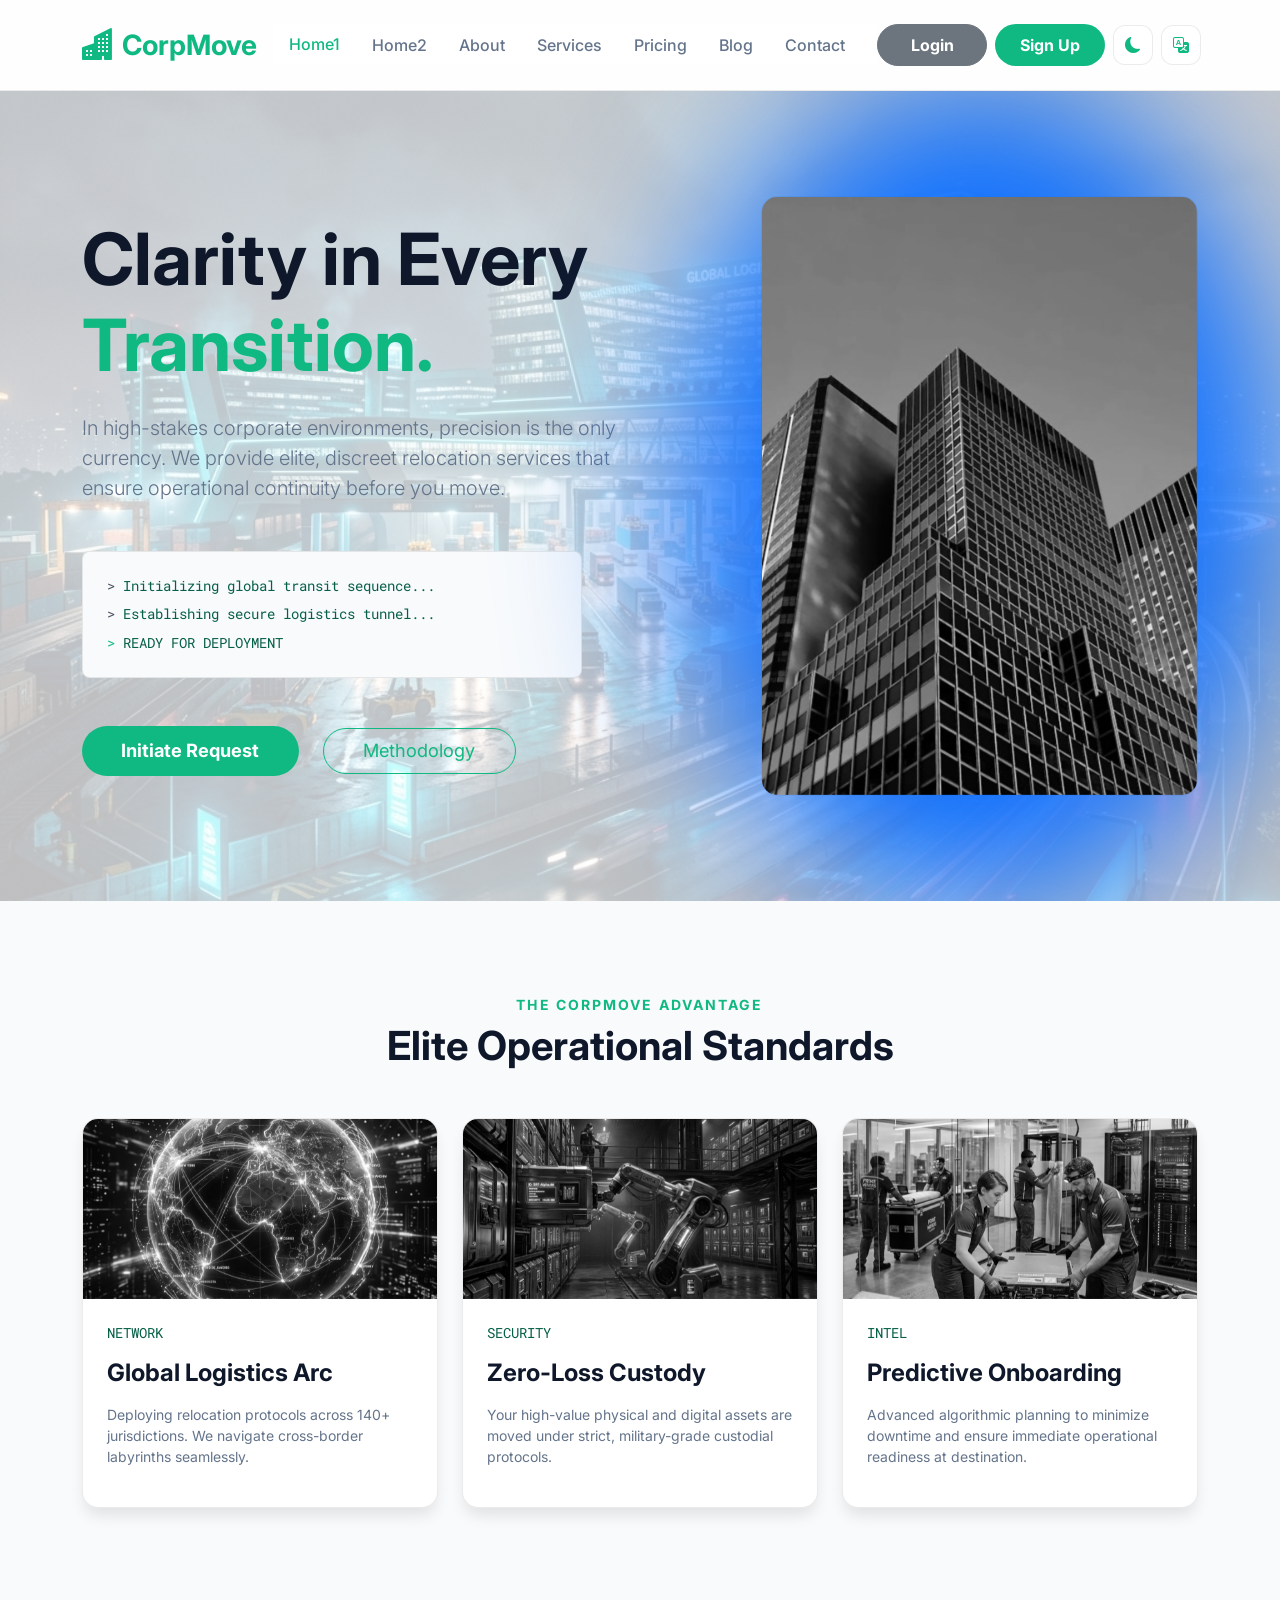
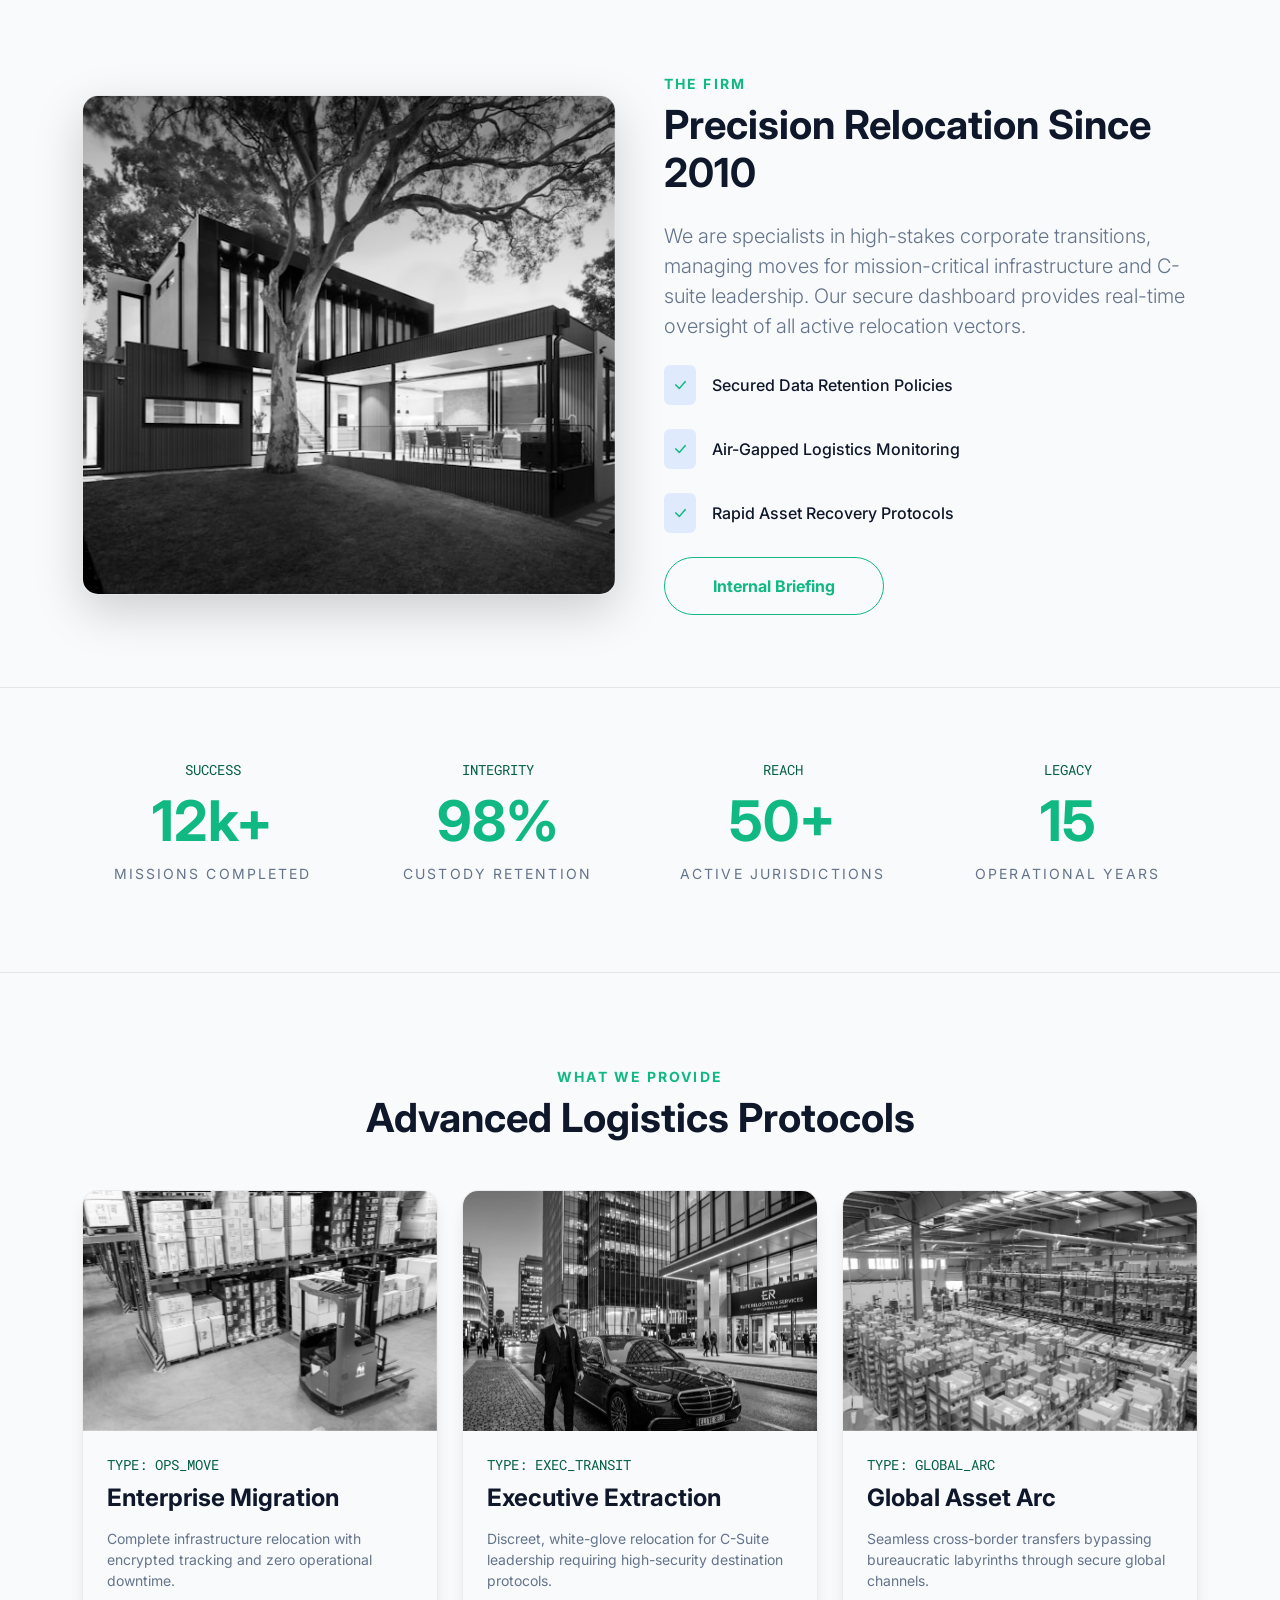
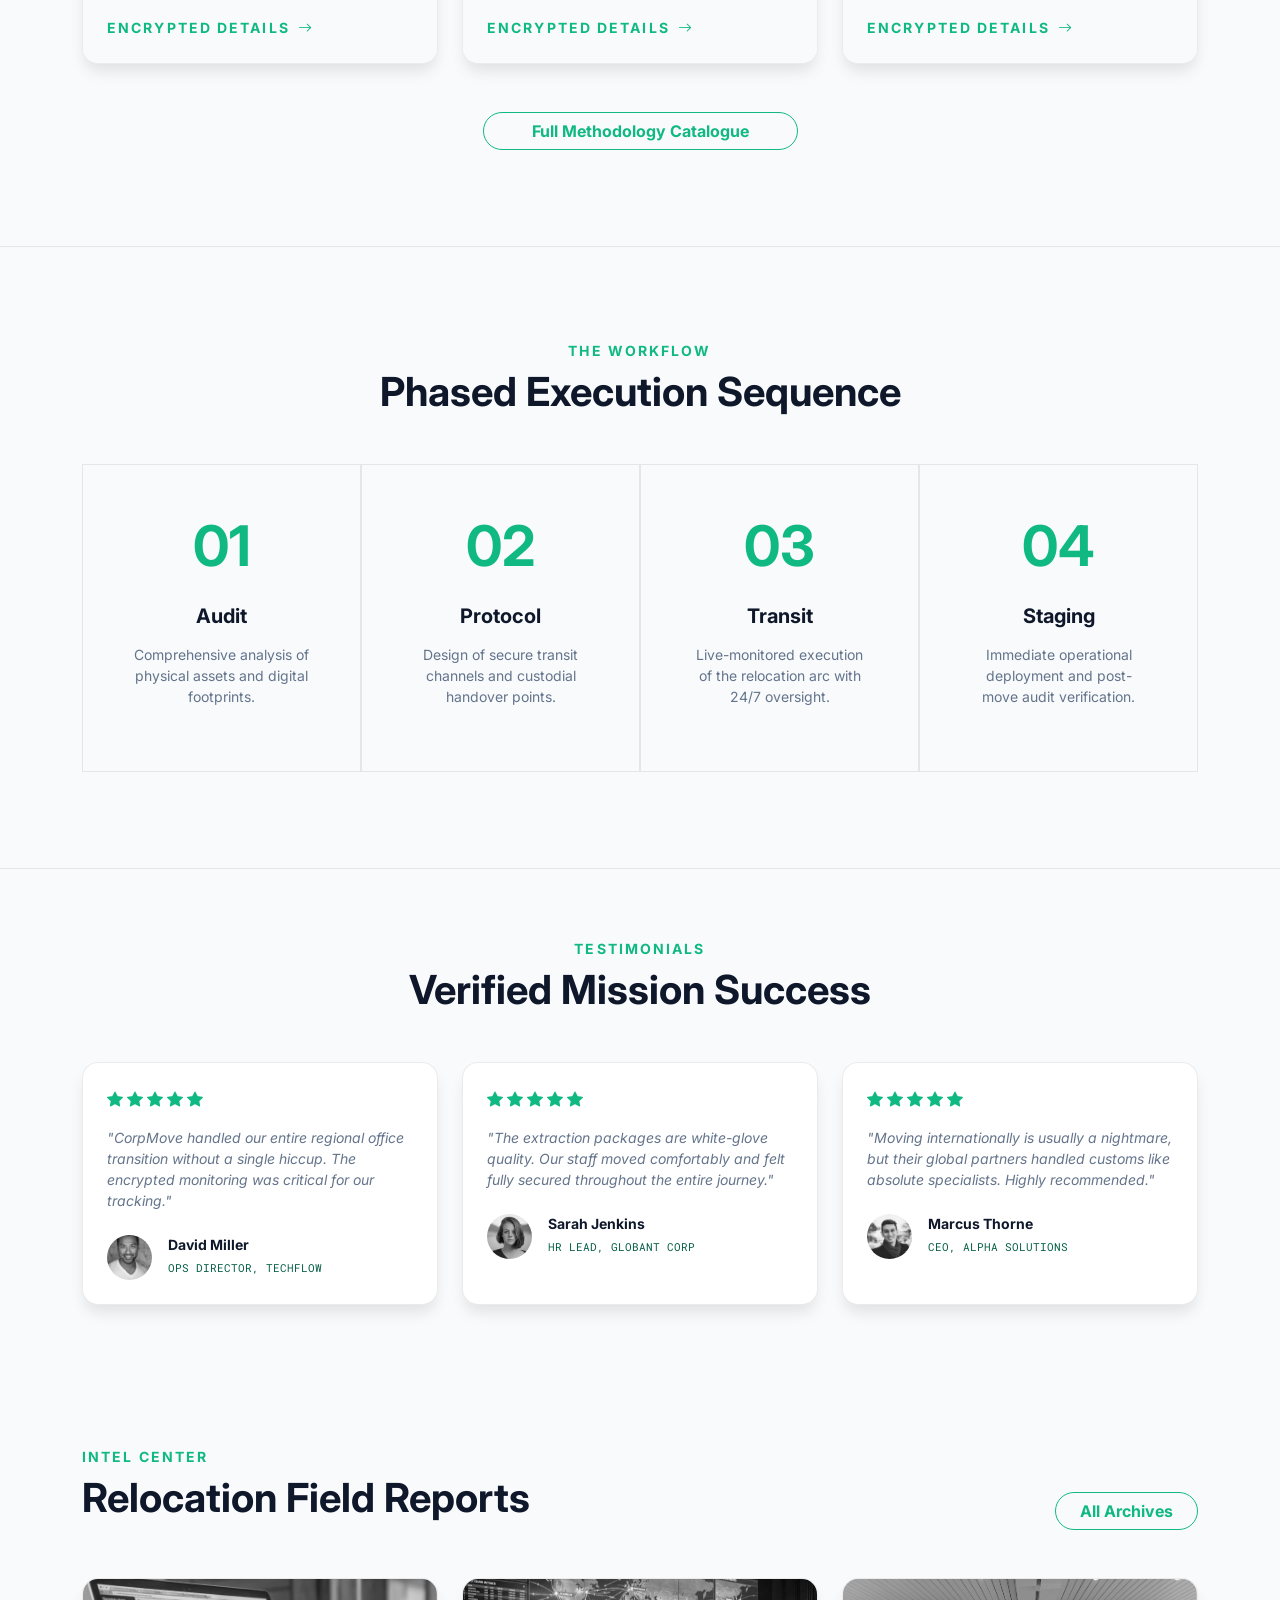
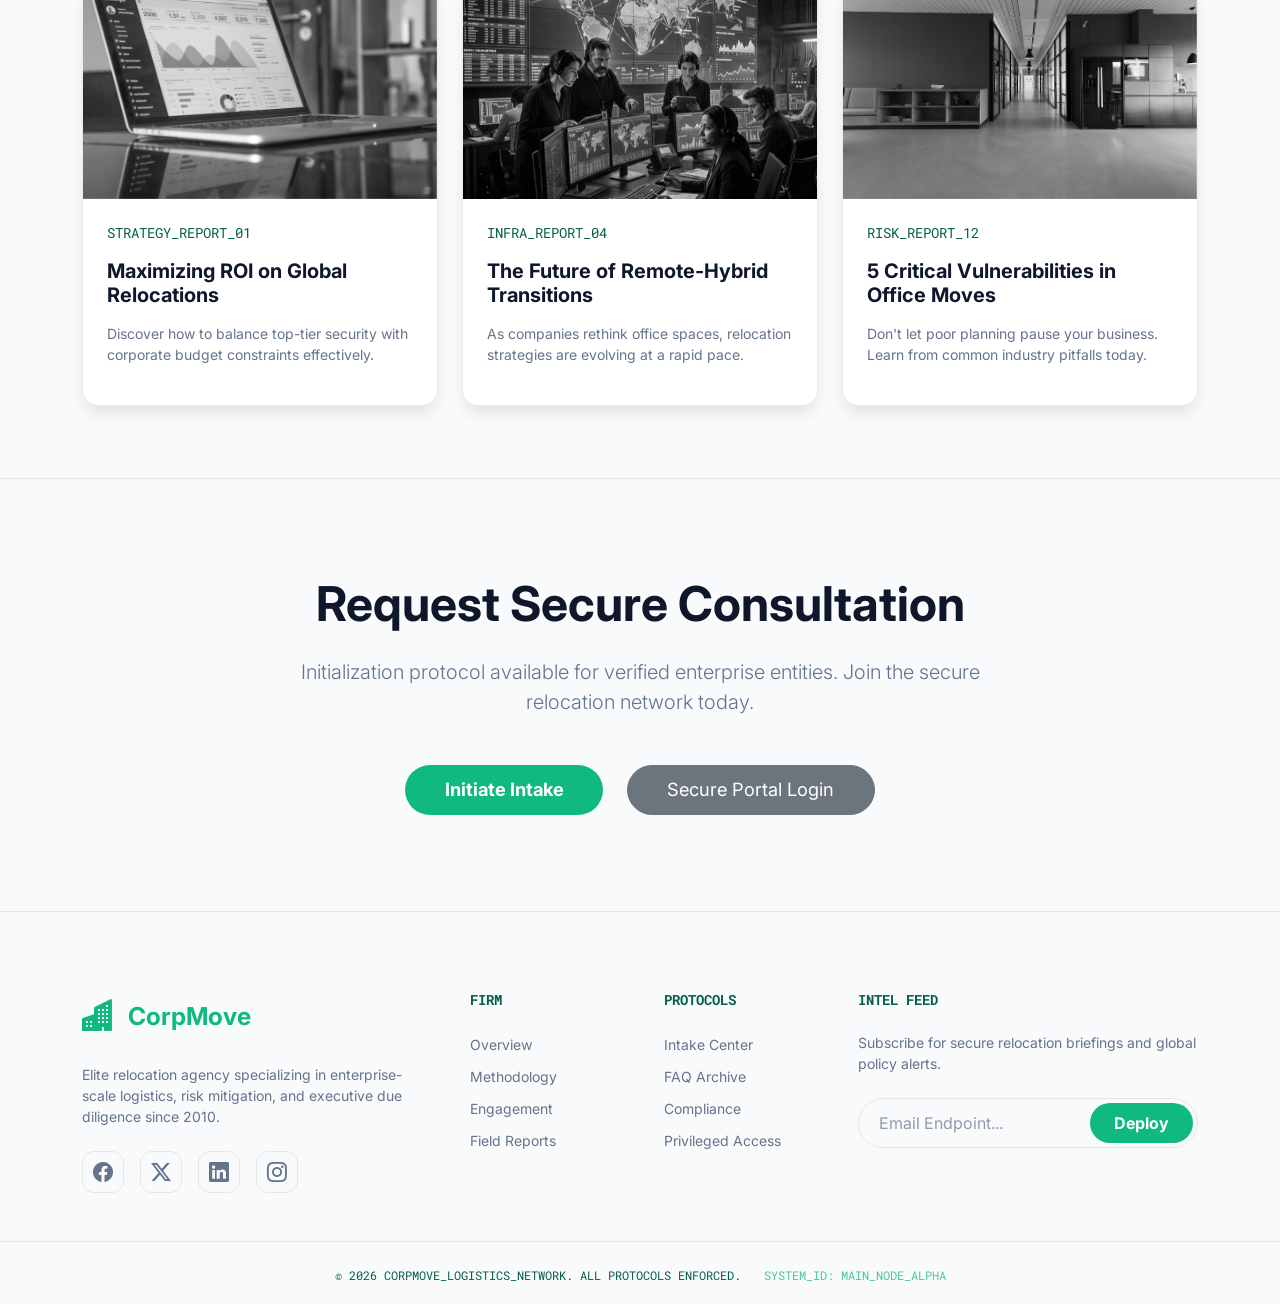
==== index.html @ 297a79ec "Universal update: Standardize navbar button order (Sign Up -> Theme -> RTL) across all templates for" ====
<!DOCTYPE html>
<html lang="en" data-bs-theme="dark" dir="ltr">

<head>
    <meta charset="UTF-8">
    <meta name="viewport" content="width=device-width, initial-scale=1.0">
    <meta name="description"
        content="Corporate Relocation & Moving Services. Expert, seamless, and stress-free office moves.">
    <title>CorpMove | Professional Corporate Relocation</title>
    <link rel="icon" type="image/svg+xml" href="favicon.svg">

    <!-- Bootstrap 5 CSS -->
    <link href="https://cdn.jsdelivr.net/npm/bootstrap@5.3.3/dist/css/bootstrap.min.css" rel="stylesheet">
    <!-- Bootstrap Icons -->
    <link href="https://cdn.jsdelivr.net/npm/bootstrap-icons@1.11.3/font/bootstrap-icons.min.css" rel="stylesheet">
    <!-- Google Fonts -->
    <link href="https://fonts.googleapis.com/css2?family=Inter:wght@400;500;600;700;800&family=Roboto+Mono:wght@400;500&display=swap" rel="stylesheet">
    <!-- Custom CSS -->
    <link href="assets/css/style.css" rel="stylesheet">
</head>

<body>

    <!-- Header / Navbar - FIX #1: Toggle & RTL after Sign Up -->
    <header>
      <nav class="navbar navbar-expand-xl py-3 main-nav">
          <div class="container">
              <a class="navbar-brand text-primary fw-bold fs-3 d-flex align-items-center" href="index.html">
                  <i class="bi bi-buildings-fill me-2 fs-2"></i> CorpMove
              </a>

              <div class="d-flex align-items-center gap-2 ms-auto order-xl-last">
                  <a href="login.html" class="btn btn-secondary fw-bold rounded-pill d-none d-xl-flex align-items-center justify-content-center">Login</a>
                  <a href="register.html" class="btn btn-primary fw-bold rounded-pill d-none d-xl-flex align-items-center justify-content-center">Sign Up</a>
                  <a href="register.html" class="btn btn-primary fw-bold rounded-pill d-flex d-xl-none px-3" style="height: 38px; font-size: 0.7rem; align-items: center; justify-content: center;">Continue</a>
                  <button class="theme-toggle" id="themeToggle" aria-label="Toggle Theme"><i class="bi bi-moon-fill" id="themeIcon"></i></button>
                  <button class="rtl-toggle-btn" id="rtlToggle" aria-label="Toggle RTL Direction"><i class="bi bi-translate"></i></button>
                  <button class="navbar-toggler border-0 ms-2" type="button" data-bs-toggle="offcanvas" data-bs-target="#offcanvasNavbar" aria-label="Toggle navigation">
                      <i class="bi bi-list fs-2"></i>
                  </button>
              </div>

              <!-- Offcanvas Menu -->
              <div class="offcanvas offcanvas-end" tabindex="-1" id="offcanvasNavbar" aria-labelledby="offcanvasNavbarLabel">
                  <div class="offcanvas-header border-bottom cm-border-main">
                      <h5 class="offcanvas-title text-primary fw-bold" id="offcanvasNavbarLabel"><i class="bi bi-buildings-fill me-2"></i> CorpMove</h5>
                      <button type="button" class="btn-close" data-bs-dismiss="offcanvas" aria-label="Close"></button>
                  </div>
                  <div class="offcanvas-body">
                      <ul class="navbar-nav justify-content-center flex-grow-1 pe-3">
                          <li class="nav-item"><a class="nav-link active text-primary" href="index.html">Home1</a></li>
                          <li class="nav-item"><a class="nav-link" href="home2.html">Home2</a></li>
                          <li class="nav-item"><a class="nav-link" href="about.html">About</a></li>
                          <li class="nav-item"><a class="nav-link" href="services.html">Services</a></li>
                          <li class="nav-item"><a class="nav-link" href="pricing.html">Pricing</a></li>
                          <li class="nav-item"><a class="nav-link" href="blog.html">Blog</a></li>
                          <li class="nav-item"><a class="nav-link" href="contact.html">Contact</a></li>
                          <li class="nav-item d-xl-none mt-3"><a class="btn btn-secondary w-100 rounded-pill mb-2" href="login.html">Login</a></li>
                          <li class="nav-item d-xl-none"><a class="btn btn-primary w-100 rounded-pill" href="register.html">Sign Up</a></li>
                      </ul>
                  </div>
              </div>
          </div>
      </nav>
    </header>

    <main>
        <!-- Section 1: Hero - FIX #2: Font size consistency, tab alignment -->
        <section class="hero-wrapper position-relative overflow-hidden d-flex align-items-center bg-black" style="min-height: 90vh; background: linear-gradient(var(--cm-hero-overlay-85), var(--cm-hero-overlay-85)), url('assets/img/hero_main.png') center/cover no-repeat;">
            <div class="container py-5">
                <div class="row align-items-center justify-content-between g-5">
                    <div class="col-lg-7 reveal">

                        <h1 class="display-2 fw-bolder text-white mb-4">Clarity in Every <span class="text-primary">Transition.</span></h1>
                        <p class="lead mb-5 text-muted pe-lg-5" style="font-size: 1.25rem;">In high-stakes corporate environments, precision is the only currency. We provide elite, discreet relocation services that ensure operational continuity before you move.</p>
                        
                        <!-- Status Terminal - FIX #2: Consistent font sizes -->
                        <div class="bg-black bg-opacity-50 p-4 border border-white border-opacity-10 rounded-3 mb-5 tech-data" style="max-width: 500px;">
                            <div class="d-flex align-items-center mb-2" style="font-size: 0.85rem;">
                                <span class="text-white opacity-50 me-2">&gt;</span> Initializing global transit sequence...
                            </div>
                            <div class="d-flex align-items-center mb-2" style="font-size: 0.85rem;">
                                <span class="text-white opacity-50 me-2">&gt;</span> Establishing secure logistics tunnel...
                            </div>
                            <div class="d-flex align-items-center" style="font-size: 0.85rem;">
                                <span class="text-primary me-2">&gt;</span> READY FOR DEPLOYMENT
                            </div>
                        </div>

                        <div class="d-flex flex-wrap gap-4 align-items-center">
                            <a href="services.html" class="btn btn-primary btn-lg rounded-pill px-5 d-inline-flex justify-content-center align-items-center transition-all hover-scale">Initiate Request</a>
                            <a href="contact.html" class="btn btn-outline-primary btn-lg rounded-pill px-5 d-inline-flex justify-content-center align-items-center transition-all hover-scale">Methodology</a>
                        </div>
                    </div>
                    <div class="col-lg-5 d-none d-xl-block reveal">
                        <div class="position-relative">
                             <!-- Glowing background behind image -->
                             <div class="position-absolute translate-middle top-50 start-50 bg-primary opacity-10 blur-30" style="width: 140%; height: 140%; filter: blur(80px); border-radius: 50%;"></div>
                             <div class="rounded-4 overflow-hidden border border-white border-opacity-10 shadow-2xl" style="height: 600px;">
                                <img src="assets/img/modern_office_1.jpg"
                                     alt="Elite Corporate Relocation" class="w-100 h-100 object-fit-cover grayscale">
                             </div>
                        </div>
                    </div>
                </div>
            </div>
        </section>

        <!-- Section 2: Features - FIX #3: Ensure images work -->
        <section class="py-5 my-5">
            <div class="container">
                <div class="text-center mb-5 reveal">
                    <h6 class="text-primary fw-bold text-uppercase tracking-widest small">The corpMove Advantage</h6>
                    <h2 class="display-6 fw-bold">Elite Operational Standards</h2>
                </div>
                <div class="row g-4">
                    <div class="col-md-4 reveal">
                        <div class="cm-card h-100 position-relative overflow-hidden">
                            <div class="overflow-hidden" style="height: 180px;">
                                <img src="assets/img/service_global.png" alt="Global Network" class="w-100 h-100 object-fit-cover grayscale transition-all hover-scale">
                            </div>
                            <div class="p-4 pt-4">
                                <div class="tech-data mb-3">NETWORK</div>
                                <h4 class="fw-bold mb-3">Global Logistics Arc</h4>
                                <p class="text-muted small">Deploying relocation protocols across 140+ jurisdictions. We navigate cross-border labyrinths seamlessly.</p>
                            </div>
                        </div>
                    </div>
                    <div class="col-md-4 reveal">
                        <div class="cm-card h-100 position-relative overflow-hidden">
                            <div class="overflow-hidden" style="height: 180px;">
                                <img src="assets/img/service_security.png" alt="Zero-Loss Custody" class="w-100 h-100 object-fit-cover grayscale transition-all hover-scale">
                            </div>
                            <div class="p-4 pt-4">
                                <div class="tech-data mb-3">SECURITY</div>
                                <h4 class="fw-bold mb-3">Zero-Loss Custody</h4>
                                <p class="text-muted small">Your high-value physical and digital assets are moved under strict, military-grade custodial protocols.</p>
                            </div>
                        </div>
                    </div>
                    <div class="col-md-4 reveal">
                        <div class="cm-card h-100 position-relative overflow-hidden">
                            <div class="overflow-hidden" style="height: 180px;">
                                <img src="assets/img/service_enterprise.png" alt="Predictive Onboarding" class="w-100 h-100 object-fit-cover grayscale transition-all hover-scale">
                            </div>
                            <div class="p-4 pt-4">
                                <div class="tech-data mb-3">INTEL</div>
                                <h4 class="fw-bold mb-3">Predictive Onboarding</h4>
                                <p class="text-muted small">Advanced algorithmic planning to minimize downtime and ensure immediate operational readiness at destination.</p>
                            </div>
                        </div>
                    </div>
                </div>
            </div>
        </section>

        <!-- Section 3: About Preview -->
        <section class="py-5">
            <div class="container py-4">
                <div class="row align-items-center g-5">
                    <div class="col-lg-6 reveal">
                        <div class="rounded-4 overflow-hidden border border-white border-opacity-10 shadow-lg" style="height: 500px;">
                            <img src="assets/img/service_office_move.jpg"
                                alt="Operations Briefing" class="w-100 h-100 object-fit-cover grayscale blur-sm-hover transition-all">
                        </div>
                    </div>
                    <div class="col-lg-6 reveal">
                        <h6 class="text-primary fw-bold text-uppercase tracking-widest small">The Firm</h6>
                        <h2 class="display-6 fw-bold mb-4">Precision Relocation Since 2010</h2>
                        <p class="text-muted mb-4 lead">We are specialists in high-stakes corporate transitions, managing moves for mission-critical infrastructure and C-suite leadership. Our secure dashboard provides real-time oversight of all active relocation vectors.</p>
                        
                        <div class="list-unstyled d-flex flex-column gap-4 mb-4">
                            <div class="d-flex align-items-center gap-3">
                                <div class="bg-primary bg-opacity-10 p-2 rounded text-primary"><i class="bi bi-check-lg"></i></div>
                                <div class="text-white opacity-90 fw-medium">Secured Data Retention Policies</div>
                            </div>
                            <div class="d-flex align-items-center gap-3">
                                <div class="bg-primary bg-opacity-10 p-2 rounded text-primary"><i class="bi bi-check-lg"></i></div>
                                <div class="text-white opacity-90 fw-medium">Air-Gapped Logistics Monitoring</div>
                            </div>
                            <div class="d-flex align-items-center gap-3">
                                <div class="bg-primary bg-opacity-10 p-2 rounded text-primary"><i class="bi bi-check-lg"></i></div>
                                <div class="text-white opacity-90 fw-medium">Rapid Asset Recovery Protocols</div>
                            </div>
                        </div>
                        <a href="about.html" class="btn btn-outline-primary rounded-pill px-5 py-3 fw-bold">Internal Briefing</a>
                    </div>
                </div>
            </div>
        </section>

        <!-- Section 4: Statistics -->
        <section class="py-5 bg-black border-top border-bottom border-white border-opacity-5">
            <div class="container py-4">
                <div class="row g-4 justify-content-center text-center">
                    <div class="col-sm-6 col-lg-3 reveal">
                        <div class="tech-data mb-2">SUCCESS</div>
                        <h2 class="display-4 fw-bold text-primary mb-0">12k+</h2>
                        <p class="text-muted small text-uppercase tracking-widest mt-2">Missions Completed</p>
                    </div>
                    <div class="col-sm-6 col-lg-3 reveal">
                        <div class="tech-data mb-2">INTEGRITY</div>
                        <h2 class="display-4 fw-bold text-primary mb-0">98%</h2>
                        <p class="text-muted small text-uppercase tracking-widest mt-2">Custody Retention</p>
                    </div>
                    <div class="col-sm-6 col-lg-3 reveal">
                        <div class="tech-data mb-2">REACH</div>
                        <h2 class="display-4 fw-bold text-primary mb-0">50+</h2>
                        <p class="text-muted small text-uppercase tracking-widest mt-2">Active Jurisdictions</p>
                    </div>
                    <div class="col-sm-6 col-lg-3 reveal">
                        <div class="tech-data mb-2">LEGACY</div>
                        <h2 class="display-4 fw-bold text-primary mb-0">15</h2>
                        <p class="text-muted small text-uppercase tracking-widest mt-2">Operational Years</p>
                    </div>
                </div>
            </div>
        </section>

        <!-- Section 5: Services Preview - FIX #4: CTA hover + alignment -->
        <section class="py-5 my-5">
            <div class="container">
                <div class="text-center mb-5 reveal">
                    <h6 class="text-primary fw-bold text-uppercase tracking-widest small">What We Provide</h6>
                    <h2 class="display-6 fw-bold">Advanced Logistics Protocols</h2>
                </div>
                <div class="row g-4">
                    <div class="col-lg-4 col-md-6 reveal">
                        <div class="cm-card h-100">
                            <div class="overflow-hidden" style="height: 240px;">
                                <img src="assets/img/service_packing.jpg"
                                    alt="Office Move" class="w-100 h-100 object-fit-cover grayscale transition-all hover-scale">
                            </div>
                            <div class="p-4 bg-black bg-opacity-40">
                                <span class="tech-data mb-2 d-block small">TYPE: OPS_MOVE</span>
                                <h4 class="fw-bold text-white mb-3">Enterprise Migration</h4>
                                <p class="text-muted small mb-4">Complete infrastructure relocation with encrypted tracking and zero operational downtime.</p>
                                <a href="service-details.html" class="fw-bold text-primary text-decoration-none small tracking-widest d-inline-flex align-items-center gap-2">ENCRYPTED DETAILS <i class="bi bi-arrow-right"></i></a>
                            </div>
                        </div>
                    </div>
                    <div class="col-lg-4 col-md-6 reveal">
                        <div class="cm-card h-100">
                            <div class="overflow-hidden" style="height: 240px;">
                                <img src="assets/img/service_executive.png"
                                    alt="Employee Relocation" class="w-100 h-100 object-fit-cover grayscale transition-all hover-scale">
                            </div>
                            <div class="p-4 bg-black bg-opacity-40">
                                <span class="tech-data mb-2 d-block small">TYPE: EXEC_TRANSIT</span>
                                <h4 class="fw-bold text-white mb-3">Executive Extraction</h4>
                                <p class="text-muted small mb-4">Discreet, white-glove relocation for C-Suite leadership requiring high-security destination protocols.</p>
                                <a href="service-details.html" class="fw-bold text-primary text-decoration-none small tracking-widest d-inline-flex align-items-center gap-2">ENCRYPTED DETAILS <i class="bi bi-arrow-right"></i></a>
                            </div>
                        </div>
                    </div>
                    <div class="col-lg-4 col-md-6 reveal">
                        <div class="cm-card h-100">
                            <div class="overflow-hidden" style="height: 240px;">
                                <img src="assets/img/service_storage.jpg"
                                    alt="International Moving" class="w-100 h-100 object-fit-cover grayscale transition-all hover-scale">
                            </div>
                            <div class="p-4 bg-black bg-opacity-40">
                                <span class="tech-data mb-2 d-block small">TYPE: GLOBAL_ARC</span>
                                <h4 class="fw-bold text-white mb-3">Global Asset Arc</h4>
                                <p class="text-muted small mb-4">Seamless cross-border transfers bypassing bureaucratic labyrinths through secure global channels.</p>
                                <a href="service-details.html" class="fw-bold text-primary text-decoration-none small tracking-widest d-inline-flex align-items-center gap-2">ENCRYPTED DETAILS <i class="bi bi-arrow-right"></i></a>
                            </div>
                        </div>
                    </div>
                </div>
                <div class="text-center mt-5 reveal">
                    <a href="services.html" class="btn btn-outline-primary rounded-pill px-5 fw-bold">Full Methodology Catalogue</a>
                </div>
            </div>
        </section>

        <!-- Section: Phased Execution -->
        <section class="py-5 bg-black border-top border-white border-opacity-5">
            <div class="container py-5">
                <div class="text-center mb-5 reveal">
                    <h6 class="text-primary fw-bold text-uppercase tracking-widest small">The Workflow</h6>
                    <h2 class="display-6 fw-bold">Phased Execution Sequence</h2>
                </div>
                <div class="row g-0 justify-content-center">
                    <div class="col-lg-3 col-md-6 reveal">
                        <div class="p-5 border border-white border-opacity-10 h-100 text-center transition-all hover-scale" style="background: rgba(255,255,255,0.02);">
                            <div class="display-4 text-primary fw-bold mb-4">01</div>
                            <h5 class="fw-bold mb-3">Audit</h5>
                            <p class="text-muted small">Comprehensive analysis of physical assets and digital footprints.</p>
                        </div>
                    </div>
                    <div class="col-lg-3 col-md-6 reveal">
                        <div class="p-5 border border-white border-opacity-10 h-100 text-center transition-all hover-scale" style="background: rgba(255,255,255,0.025);">
                            <div class="display-4 text-primary fw-bold mb-4">02</div>
                            <h5 class="fw-bold mb-3">Protocol</h5>
                            <p class="text-muted small">Design of secure transit channels and custodial handover points.</p>
                        </div>
                    </div>
                    <div class="col-lg-3 col-md-6 reveal">
                        <div class="p-5 border border-white border-opacity-10 h-100 text-center transition-all hover-scale" style="background: rgba(255,255,255,0.03);">
                            <div class="display-4 text-primary fw-bold mb-4">03</div>
                            <h5 class="fw-bold mb-3">Transit</h5>
                            <p class="text-muted small">Live-monitored execution of the relocation arc with 24/7 oversight.</p>
                        </div>
                    </div>
                    <div class="col-lg-3 col-md-6 reveal">
                        <div class="p-5 border border-white border-opacity-10 h-100 text-center transition-all hover-scale" style="background: rgba(255,255,255,0.035);">
                            <div class="display-4 text-primary fw-bold mb-4">04</div>
                            <h5 class="fw-bold mb-3">Staging</h5>
                            <p class="text-muted small">Immediate operational deployment and post-move audit verification.</p>
                        </div>
                    </div>
                </div>
            </div>
        </section>

        <!-- Section: Testimonials - FIX #5: Author image -->
        <section class="py-5 bg-black border-top border-white border-opacity-5">
            <div class="container py-4">
                <div class="text-center mb-5 reveal">
                    <h6 class="text-primary fw-bold text-uppercase tracking-widest small">Testimonials</h6>
                    <h2 class="display-6 fw-bold">Verified Mission Success</h2>
                </div>
                <div class="row g-4">
                    <div class="col-lg-4 reveal">
                        <div class="cm-card p-4 h-100 bg-opacity-10 border-white border-opacity-5">
                            <div class="d-flex mb-3 text-primary">
                                <i class="bi bi-star-fill"></i>
                                <i class="bi bi-star-fill mx-1"></i>
                                <i class="bi bi-star-fill"></i>
                                <i class="bi bi-star-fill mx-1"></i>
                                <i class="bi bi-star-fill"></i>
                            </div>
                            <p class="text-muted mb-4 small fst-italic">"CorpMove handled our entire regional office transition without a single hiccup. The encrypted monitoring was critical for our tracking."</p>
                            <div class="d-flex align-items-center gap-3">
                                <img src="assets/img/testimonial_male_1.jpg" class="rounded-circle grayscale object-fit-cover" style="width: 45px; height: 45px;" alt="David Miller">
                                <div>
                                    <h6 class="text-white small fw-bold mb-0">David Miller</h6>
                                    <span class="tech-data" style="font-size: 0.7rem;">OPS DIRECTOR, TECHFLOW</span>
                                </div>
                            </div>
                        </div>
                    </div>
                    <div class="col-lg-4 reveal">
                        <div class="cm-card p-4 h-100 bg-opacity-10 border-white border-opacity-5">
                            <div class="d-flex mb-3 text-primary">
                                <i class="bi bi-star-fill"></i>
                                <i class="bi bi-star-fill mx-1"></i>
                                <i class="bi bi-star-fill"></i>
                                <i class="bi bi-star-fill mx-1"></i>
                                <i class="bi bi-star-fill"></i>
                            </div>
                            <p class="text-muted mb-4 small fst-italic">"The extraction packages are white-glove quality. Our staff moved comfortably and felt fully secured throughout the entire journey."</p>
                            <div class="d-flex align-items-center gap-3">
                                <img src="assets/img/testimonial_female_1.jpg" class="rounded-circle grayscale object-fit-cover" style="width: 45px; height: 45px;" alt="Sarah Jenkins">
                                <div>
                                    <h6 class="text-white small fw-bold mb-0">Sarah Jenkins</h6>
                                    <span class="tech-data" style="font-size: 0.7rem;">HR LEAD, GLOBANT CORP</span>
                                </div>
                            </div>
                        </div>
                    </div>
                    <div class="col-lg-4 reveal">
                        <div class="cm-card p-4 h-100 bg-opacity-10 border-white border-opacity-5">
                            <div class="d-flex mb-3 text-primary">
                                <i class="bi bi-star-fill"></i>
                                <i class="bi bi-star-fill mx-1"></i>
                                <i class="bi bi-star-fill"></i>
                                <i class="bi bi-star-fill mx-1"></i>
                                <i class="bi bi-star-fill"></i>
                            </div>
                            <p class="text-muted mb-4 small fst-italic">"Moving internationally is usually a nightmare, but their global partners handled customs like absolute specialists. Highly recommended."</p>
                            <div class="d-flex align-items-center gap-3">
                                <img src="assets/img/testimonial_male_2.jpg" class="rounded-circle grayscale object-fit-cover" style="width: 45px; height: 45px;" alt="Marcus Thorne">
                                <div>
                                    <h6 class="text-white small fw-bold mb-0">Marcus Thorne</h6>
                                    <span class="tech-data" style="font-size: 0.7rem;">CEO, ALPHA SOLUTIONS</span>
                                </div>
                            </div>
                        </div>
                    </div>
                </div>
            </div>
        </section>

        <!-- Section: Insights -->
        <section class="py-5">
            <div class="container py-4">
                <div class="d-flex justify-content-between align-items-end mb-5 flex-wrap gap-4 reveal">
                    <div>
                        <h6 class="text-primary fw-bold text-uppercase tracking-widest small">Intel Center</h6>
                        <h2 class="display-6 fw-bold">Relocation Field Reports</h2>
                    </div>
                    <a href="blog.html" class="btn btn-outline-primary rounded-pill px-4 fw-bold small uppercase">All Archives</a>
                </div>
                <div class="row g-4">
                    <div class="col-md-6 col-lg-4 reveal">
                        <div class="cm-card h-100">
                            <div class="overflow-hidden" style="height: 220px;">
                                <img src="assets/img/blog_data.jpg" class="w-100 h-100 object-fit-cover grayscale" alt="Insight">
                            </div>
                            <div class="p-4">
                                <span class="tech-data mb-3 d-block small">STRATEGY_REPORT_01</span>
                                <h5 class="fw-bold mb-3">Maximizing ROI on Global Relocations</h5>
                                <p class="text-muted small">Discover how to balance top-tier security with corporate budget constraints effectively.</p>
                            </div>
                        </div>
                    </div>
                    <div class="col-md-6 col-lg-4 reveal">
                        <div class="cm-card h-100">
                            <div class="overflow-hidden" style="height: 220px;">
                                <img src="assets/img/hero_about.png" class="w-100 h-100 object-fit-cover grayscale" alt="Insight">
                            </div>
                            <div class="p-4">
                                <span class="tech-data mb-3 d-block small">INFRA_REPORT_04</span>
                                <h5 class="fw-bold mb-3">The Future of Remote-Hybrid Transitions</h5>
                                <p class="text-muted small">As companies rethink office spaces, relocation strategies are evolving at a rapid pace.</p>
                            </div>
                        </div>
                    </div>
                    <div class="col-md-6 col-lg-4 reveal">
                        <div class="cm-card h-100">
                            <div class="overflow-hidden" style="height: 220px;">
                                <img src="assets/img/contact_location.jpg" class="w-100 h-100 object-fit-cover grayscale" alt="Insight">
                            </div>
                            <div class="p-4">
                                <span class="tech-data mb-3 d-block small">RISK_REPORT_12</span>
                                <h5 class="fw-bold mb-3">5 Critical Vulnerabilities in Office Moves</h5>
                                <p class="text-muted small">Don't let poor planning pause your business. Learn from common industry pitfalls today.</p>
                            </div>
                        </div>
                    </div>
                </div>
            </div>
        </section>

        <!-- Section 6: CTA - FIX #4: Text aligned, hovering -->
        <section class="py-5 bg-black border-top border-white border-opacity-5">
            <div class="container py-5 text-center reveal">
                <h2 class="display-5 fw-bold mb-4">Request Secure Consultation</h2>
                <p class="lead text-muted mb-5 mx-auto small" style="max-width: 700px;">Initialization protocol available for verified enterprise entities. Join the secure relocation network today.</p>
                <div class="d-flex justify-content-center flex-wrap gap-4">
                    <a href="contact.html" class="btn btn-primary btn-lg rounded-pill px-5 d-inline-flex justify-content-center align-items-center transition-all">Initiate Intake</a>
                    <a href="login.html" class="btn btn-secondary btn-lg rounded-pill px-5 d-inline-flex justify-content-center align-items-center transition-all">Secure Portal Login</a>
                </div>
            </div>
        </section>
    </main>

    <!-- Footer - FIX #7: Social hover, deploy hover, back-to-top, no extra space -->
    <footer class="footer-wrap">
        <div class="container pb-5">
            <div class="row g-5">
                <div class="col-lg-4 col-md-6">
                    <a class="text-primary fw-bold fs-3 text-decoration-none d-flex align-items-center mb-4"
                        href="index.html">
                        <i class="bi bi-buildings-fill me-2 fs-2"></i> CorpMove
                    </a>
                    <p class="mb-4 text-muted small">Elite relocation agency specializing in enterprise-scale logistics, risk mitigation, and executive due diligence since 2010.</p>
                    <div class="d-flex justify-content-start flex-wrap gap-3">
                        <a href="#" class="fs-5 text-muted footer-link hover-primary transition-all hover-scale"><i class="bi bi-facebook"></i></a>
                        <a href="#" class="fs-5 text-muted footer-link hover-primary transition-all hover-scale"><i class="bi bi-twitter-x"></i></a>
                        <a href="#" class="fs-5 text-muted footer-link hover-primary transition-all hover-scale"><i class="bi bi-linkedin"></i></a>
                        <a href="#" class="fs-5 text-muted footer-link hover-primary transition-all hover-scale"><i class="bi bi-instagram"></i></a>
                    </div>
                </div>

                <div class="col-lg-2 col-md-6">
                    <h6 class="tech-data mb-4 small">FIRM</h6>
                    <ul class="list-unstyled d-flex flex-column gap-2 mb-0">
                        <li><a href="about.html" class="footer-link small">Overview</a></li>
                        <li><a href="services.html" class="footer-link small">Methodology</a></li>
                        <li><a href="pricing.html" class="footer-link small">Engagement</a></li>
                        <li><a href="blog.html" class="footer-link small">Field Reports</a></li>
                    </ul>
                </div>

                <div class="col-lg-2 col-md-6">
                    <h6 class="tech-data mb-4 small">PROTOCOLS</h6>
                    <ul class="list-unstyled d-flex flex-column gap-2 mb-0">
                        <li><a href="contact.html" class="footer-link small">Intake Center</a></li>
                        <li><a href="service-details.html" class="footer-link small">FAQ Archive</a></li>
                        <li><a href="#" class="footer-link small">Compliance</a></li>
                        <li><a href="#" class="footer-link small">Privileged Access</a></li>
                    </ul>
                </div>

                <div class="col-lg-4 col-md-6">
                    <h6 class="tech-data mb-4 small">INTEL FEED</h6>
                    <p class="text-muted small mb-4">Subscribe for secure relocation briefings and global policy alerts.</p>
                    <form class="d-flex w-100 border border-white border-opacity-10 rounded-pill p-1">
                        <input type="email" class="form-control bg-transparent border-0 text-white shadow-none ps-3 small"
                            placeholder="Email Endpoint..." required>
                        <button class="btn btn-primary rounded-pill px-4 py-2 small fw-bold transition-all hover-scale" type="submit">Deploy</button>
                    </form>
                </div>
            </div>
        </div>
        <div class="container-fluid border-top border-white border-opacity-5 py-4 text-center text-muted">
            <p class="mb-0 small tech-data" style="font-size: 0.75rem;">&copy; 2026 CORPMOVE_LOGISTICS_NETWORK. ALL PROTOCOLS ENFORCED. <span class="ms-3 text-primary opacity-50">SYSTEM_ID: MAIN_NODE_ALPHA</span></p>
        </div>
    </footer>

    <!-- Back to Top - FIX #7: Positioned right side -->
    <button class="btn btn-primary" id="backToTop" aria-label="Back to top">
        <i class="bi bi-arrow-up fs-4"></i>
    </button>

    <!-- Bootstrap 5 JS -->
    <script src="https://cdn.jsdelivr.net/npm/bootstrap@5.3.3/dist/js/bootstrap.bundle.min.js"></script>
    <!-- Custom JS -->
    <script src="assets/js/main.js"></script>
</body>

</html>
---- assets/css/style.css ----
:root {
  /* =========================================================
     DESIGN SYSTEM - ELITE TECH REDESIGN
     ========================================================= */
  --cm-primary: #10b981;    /* Emerald Accent (Glow) */
  --cm-secondary: #3b82f6;  /* Electric Blue */
  
  /* Default: Dark Theme Variables */
  --cm-bg: #020617;
  --cm-panel: #0f172a;
  --cm-text-heading: #f8fafc;
  --cm-text-body: #cbd5e1;
  --cm-text-muted: #94a3b8;
  --cm-border: rgba(255, 255, 255, 0.08);
  --cm-nav-bg: rgba(15, 23, 42, 0.85);
  --cm-accent-text: #10b981;
  /* Updated adaptable hero overlays */
  --cm-hero-overlay-90: rgba(0, 0, 0, 0.9);
  --cm-hero-overlay-85: rgba(0, 0, 0, 0.85);
  --cm-hero-overlay-60: rgba(0, 0, 0, 0.6);
  --cm-hero-overlay-solid: rgba(0, 0, 0, 0.7);
}

[data-bs-theme="light"] {
  --cm-bg: #f8fafc;
  --cm-panel: #ffffff;
  --cm-text-heading: #0f172a;
  --cm-text-body: #334155;
  --cm-text-muted: #64748b;
  --cm-border: rgba(0, 0, 0, 0.08);
  --cm-nav-bg: rgba(255, 255, 255, 0.8);
  --cm-accent-text: #065f46;
  /* Light mode overlays for hero sections */
  --cm-hero-overlay-90: rgba(255, 255, 255, 0.8);
  --cm-hero-overlay-85: rgba(255, 255, 255, 0.75);
  --cm-hero-overlay-60: rgba(255, 255, 255, 0.5);
  --cm-hero-overlay-solid: rgba(255, 255, 255, 0.6);
}

/* Base Style Overrides */
body {
  font-family: 'Inter', system-ui, -apple-system, sans-serif;
  background-color: var(--cm-bg);
  color: var(--cm-text-body);
  transition: background-color 0.3s ease, color 0.3s ease;
  overflow-x: hidden;
  display: flex;
  flex-direction: column;
  min-height: 100vh;
}

h1, h2, h3, h4, h5, h6 {
  color: var(--cm-text-heading);
  font-weight: 700;
}

.text-primary { color: var(--cm-accent-text) !important; }
.text-muted { color: var(--cm-text-muted) !important; }
.cm-bg-main { background-color: var(--cm-bg) !important; }
.cm-bg-panel { background-color: var(--cm-panel) !important; }
.cm-border-main { border-color: var(--cm-border) !important; }
.cm-text-heading { color: var(--cm-text-heading) !important; }
.cm-text-body { color: var(--cm-text-body) !important; }

/* Grid Background */
body::before {
  content: "";
  position: fixed;
  top: 0;
  left: 0;
  width: 100%;
  height: 100%;
  background-image: 
    radial-gradient(circle at 50% 50%, var(--cm-primary) 0.03, transparent 50%),
    linear-gradient(var(--cm-border) 1px, transparent 1px),
    linear-gradient(90deg, var(--cm-border) 1px, transparent 1px);
  background-size: 100% 100%, 40px 40px, 40px 40px;
  opacity: 0.15;
  z-index: -1;
  pointer-events: none;
}

/* =========================================================
   NAVBAR - FIX #1, #21, #22
   ========================================================= */
.main-nav {
  background: var(--cm-nav-bg) !important;
  backdrop-filter: blur(12px);
  -webkit-backdrop-filter: blur(12px);
    border-bottom: 1px solid var(--cm-border);
    z-index: 1030; /* Updated to allow offcanvas (1045) to appear on top */
    position: sticky;
    top: 0;
    transition: all 0.3s ease;
}

.main-nav .container {
    display: flex;
    align-items: center;
    justify-content: space-between;
}

.nav-link {
  color: var(--cm-text-muted) !important;
  font-weight: 500;
  transition: color 0.3s ease, transform 0.2s ease;
  padding: 0.5rem 1rem !important;
}

.nav-link:hover, .nav-link.active {
  color: var(--cm-primary) !important;
  transform: translateY(-1px);
}

/* Authentication buttons in navbar - standardization */
.main-nav .btn {
    min-width: 110px;
    white-space: nowrap !important;
    display: inline-flex;
    align-items: center;
    justify-content: center;
    height: 42px; /* Fixed height for uniformity */
}

@media (max-width: 575.98px) {
    .main-nav .btn {
        min-width: 90px;
        font-size: 0.75rem !important;
        padding-left: 0.75rem !important;
        padding-right: 0.75rem !important;
    }
}

/* Fix #22: Hamburger menu button visibility - corrected desktop hiding */
.navbar-toggler {
  color: var(--cm-primary) !important;
  border: 1px solid var(--cm-border) !important;
  border-radius: 12px !important;
  width: 40px;
  height: 40px;
  padding: 0 !important;
  display: none !important; /* Hide by default on desktop */
  align-items: center;
  justify-content: center;
  outline: none !important;
  box-shadow: none !important;
  background: var(--cm-panel) !important;
  transition: all 0.3s ease;
}

@media (max-width: 1199.98px) {
  .navbar-toggler {
    display: flex !important; /* Show only on mobile/tablet */
  }
}

.navbar-toggler:hover {
  background: var(--cm-primary) !important;
  color: white !important;
  border-color: var(--cm-primary) !important;
  transform: translateY(-2px);
  box-shadow: 0 6px 15px rgba(16, 185, 129, 0.3);
}

.navbar-toggler .bi-list {
  font-size: 1.5rem !important;
  color: var(--cm-primary) !important;
}

.btn-secondary:hover {
  background-color: var(--cm-border) !important;
  color: var(--cm-text-heading) !important;
  transform: translateY(-2px);
  box-shadow: 0 4px 15px rgba(255, 255, 255, 0.05);
}

/* Fix #21: 1024px navbar fix */
@media (max-width: 1199.98px) and (min-width: 992px) {
  .navbar .nav-link {
    font-size: 0.75rem !important;
    padding: 0.5rem 0.4rem !important;
  }
  .navbar .btn {
    font-size: 0.75rem !important;
    padding: 0.4rem 0.6rem !important;
  }
  .theme-toggle, .rtl-toggle-btn {
    width: 32px !important;
    height: 32px !important;
  }
  .navbar-brand {
    font-size: 1.25rem !important;
  }
}

@media (max-width: 1199.98px) {
  .navbar-toggler {
    display: flex !important;
    align-items: center;
    justify-content: center;
  }
  .hero-wrapper {
    min-height: auto !important;
    padding-top: 100px !important;
    padding-bottom: 60px !important;
  }
  [style*="height: 600px"], [style*="height: 500px"] {
    height: 380px !important;
    margin-top: 30px;
  }
}

/* Mobile Alignment Audit - 360px */
@media (max-width: 575.98px) {
  h1.display-1, h1.display-2 { font-size: 2.5rem !important; }
  h1.display-3, h1.display-4 { font-size: 2.2rem !important; }
  h2.display-6 { font-size: 1.8rem !important; }
  .lead { font-size: 1rem !important; }
  
  .container {
    padding-left: 20px !important;
    padding-right: 20px !important;
  }
  
  .btn-lg {
    padding: 10px 20px !important;
    font-size: 0.9rem !important;
    width: 100%;
  }
  
  .hero-wrapper {
    text-align: center !important;
  }
  
  .hero-wrapper .d-flex.flex-wrap {
    justify-content: center !important;
  }
  
  .tech-data {
    max-width: 100% !important;
    text-align: left;
  }
}

/* =========================================================
   ELITE CARDS
   ========================================================= */
.cm-card {
  background: var(--cm-panel);
  border: 1px solid var(--cm-border);
  border-radius: 16px;
  box-shadow: 0 10px 15px -3px rgba(0, 0, 0, 0.1);
  transition: all 0.4s cubic-bezier(0.4, 0, 0.2, 1);
  overflow: hidden;
}

.cm-card:hover {
  transform: translateY(-8px);
  border-color: var(--cm-primary);
  box-shadow: 0 20px 40px rgba(16, 185, 129, 0.1);
}

/* =========================================================
   BUTTONS - FIX #4, #7, #9, #17, #18
   ========================================================= */
.btn-primary {
  background: var(--cm-primary) !important;
  border: none !important;
  color: #fff !important;
  font-weight: 700;
  border-radius: 8px;
  padding: 12px 24px;
  transition: all 0.3s cubic-bezier(0.4, 0, 0.2, 1) !important;
}

[data-bs-theme="dark"] .btn-primary {
  color: #020617 !important;
}

.btn-primary:hover {
  background: #059669 !important;
  transform: translateY(-3px) !important;
  box-shadow: 0 12px 30px rgba(16, 185, 129, 0.35) !important;
}

.btn-outline-primary {
  color: var(--cm-primary) !important;
  border-color: var(--cm-primary) !important;
  transition: all 0.3s cubic-bezier(0.4, 0, 0.2, 1) !important;
}

.btn-outline-primary:hover {
  background: var(--cm-primary) !important;
  color: #fff !important;
  transform: translateY(-3px) !important;
  box-shadow: 0 12px 30px rgba(16, 185, 129, 0.35) !important;
}

.btn-secondary {
  transition: all 0.3s cubic-bezier(0.4, 0, 0.2, 1) !important;
}

.btn-secondary:hover {
  transform: translateY(-2px) !important;
  box-shadow: 0 8px 20px rgba(0,0,0,0.2) !important;
}

/* =========================================================
   CTA LINKS - FIX #4, #12, #15
   ========================================================= */
a.text-primary.text-decoration-none {
  transition: all 0.3s ease !important;
  display: inline-flex;
  align-items: center;
  gap: 6px;
}

a.text-primary.text-decoration-none:hover {
  color: #059669 !important;
  transform: translateX(5px);
  text-shadow: 0 0 12px rgba(16, 185, 129, 0.3);
}

a.text-primary.text-decoration-none:hover .bi {
  transform: translateX(4px);
  transition: transform 0.3s ease;
}

/* =========================================================
   THEME & RTL TOGGLES
   ========================================================= */
.theme-toggle, .rtl-toggle-btn {
  background: var(--cm-panel);
  border: 1px solid var(--cm-border);
  color: var(--cm-primary);
  width: 40px;
  height: 40px;
  border-radius: 12px;
  display: flex;
  align-items: center;
  justify-content: center;
  cursor: pointer;
  transition: all 0.3s ease;
  flex-shrink: 0;
}

.theme-toggle:hover, .rtl-toggle-btn:hover {
  background: var(--cm-primary);
  color: white !important;
  border-color: var(--cm-primary);
  transform: translateY(-2px);
  box-shadow: 0 6px 15px rgba(16, 185, 129, 0.3);
}

/* =========================================================
   UTILITIES
   ========================================================= */
.text-primary { color: var(--cm-primary) !important; }
.bg-black { background-color: var(--cm-bg) !important; }
.bg-tertiary { background-color: var(--cm-panel) !important; }
.tracking-widest { letter-spacing: 0.15em; }

/* =========================================================
   FOOTER - FIX #7: Deploy button hover, social media hover, 
   back-to-top position, remove space below footer
   ========================================================= */
.footer-wrap {
  background: var(--cm-bg);
  border-top: 1px solid var(--cm-border);
  padding: 80px 0 0;
  margin-bottom: 0 !important;
  margin-top: auto;
}

/* Remove space below footer on ALL pages */
footer.footer-wrap + * {
  margin-top: 0;
}

body > footer:last-of-type {
  margin-bottom: 0 !important;
  padding-bottom: 0 !important;
}

.footer-link {
  color: var(--cm-text-muted);
  text-decoration: none;
  transition: all 0.3s ease;
}

.footer-link:hover {
  color: var(--cm-primary);
  transform: translateX(4px);
}

/* Social media hover fix */
.footer-wrap a.footer-link.hover-primary,
a.footer-link.hover-primary {
  display: inline-flex;
  align-items: center;
  justify-content: center;
  width: 42px;
  height: 42px;
  border-radius: 12px;
  border: 1px solid var(--cm-border);
  transition: all 0.3s ease;
}

.footer-wrap a.footer-link.hover-primary:hover,
a.footer-link.hover-primary:hover {
  background: var(--cm-primary) !important;
  color: #fff !important;
  border-color: var(--cm-primary) !important;
  transform: translateY(-4px);
  box-shadow: 0 8px 20px rgba(16, 185, 129, 0.3);
}

/* Deploy button in footer */
.footer-wrap .btn-primary {
  transition: all 0.3s ease !important;
}

.footer-wrap .btn-primary:hover {
  background: #059669 !important;
  transform: translateY(-2px) !important;
  box-shadow: 0 8px 20px rgba(16, 185, 129, 0.4) !important;
}

/* No space below footer copyright */
.footer-wrap + .container-fluid,
footer .container-fluid:last-child {
  padding-bottom: 1rem !important;
  margin-bottom: 0;
}

@media (max-width: 767.98px) {
  .footer-wrap .text-center-mobile {
    text-align: center !important;
  }
  .footer-wrap .d-flex {
    justify-content: center !important;
  }
}

/* =========================================================
   BACK TO TOP BUTTON - FIX #7: Position right side
   ========================================================= */
#backToTop {
  position: fixed !important;
  bottom: 30px !important;
  right: 30px !important;
  left: auto !important;
  z-index: 9999;
  display: none;
  width: 50px;
  height: 50px;
  border-radius: 50% !important;
  align-items: center;
  justify-content: center;
  padding: 0;
  transition: all 0.3s ease !important;
  box-shadow: 0 8px 25px rgba(16, 185, 129, 0.3);
}

#backToTop:hover {
  transform: translateY(-5px) scale(1.1) !important;
  box-shadow: 0 14px 35px rgba(16, 185, 129, 0.5) !important;
}

/* =========================================================
   REVEAL ANIMATIONS
   ========================================================= */
.reveal {
  opacity: 0;
  transform: translateY(30px);
  transition: all 0.8s ease-out;
}

.reveal.active {
  opacity: 1;
  transform: translateY(0);
}

/* =========================================================
   MONOSPACE DATA
   ========================================================= */
.tech-data {
  font-family: 'Roboto Mono', monospace;
  font-size: 0.85rem;
  color: var(--cm-accent-text);
}

/* =========================================================
   IMAGE TREATMENT - FIX #3, #5, #8, #10, #11, #12
   ========================================================= */
.grayscale {
  filter: grayscale(100%);
  transition: filter 0.6s cubic-bezier(0.4, 0, 0.2, 1), transform 0.6s cubic-bezier(0.4, 0, 0.2, 1);
  will-change: filter, transform;
}

.grayscale:hover,
.cm-card:hover .grayscale {
  filter: grayscale(0%);
}

.grayscale-filter {
  filter: grayscale(1);
  transition: filter 0.4s ease;
}

.grayscale-filter:hover {
  filter: grayscale(0);
}

.hover-scale {
  transition: transform 0.5s ease;
}

.hover-scale:hover {
  transform: scale(1.1);
}

.blur-sm-hover:hover {
  filter: blur(4px);
}

/* =========================================================
   HERO SECTIONS - FIX #2, #8, #20: Text alignment,
   font size consistency, sub content
   ========================================================= */
.hero-wrapper h1, .hero-wrapper p, .hero-wrapper .tech-data {
  position: relative;
  z-index: 2;
}

.hero-wrapper .tech-data div,
.hero-wrapper .tech-data span {
  font-size: 0.85rem !important;
}

/* Hero status terminal text consistency - FIX #2 */
.hero-wrapper .bg-black .d-flex span,
.hero-wrapper .bg-opacity-50 .d-flex span,
.hero-wrapper .tech-data span {
  font-size: 0.85rem;
}

/* =========================================================
   TAB / NAV-TABS ALIGNMENT - FIX #2, #6, #8, #13
   ========================================================= */
.nav-tabs, .nav-pills {
  display: flex;
  align-items: center;
}

.nav-tabs .nav-link,
.nav-pills .nav-link {
  text-align: center;
  display: flex;
  align-items: center;
  justify-content: center;
  transition: all 0.3s ease;
}

.nav-tabs .nav-link:hover,
.nav-tabs .nav-link.active,
.nav-pills .nav-link:hover {
  color: var(--cm-primary) !important;
  transform: translateY(-2px);
}

/* =========================================================
   PAGINATION - FIX #15: Numbers hover
   ========================================================= */
.pagination .page-link {
  transition: all 0.3s ease !important;
  cursor: pointer;
}

.pagination .page-item:not(.active):not(.disabled) .page-link:hover {
  background: var(--cm-primary) !important;
  color: #fff !important;
  border-color: var(--cm-primary) !important;
  transform: translateY(-3px);
  box-shadow: 0 6px 15px rgba(16, 185, 129, 0.3);
}

.pagination .page-item.active .page-link {
  background: var(--cm-primary) !important;
  border-color: var(--cm-primary) !important;
  box-shadow: 0 4px 12px rgba(16, 185, 129, 0.3);
}

/* =========================================================
   BLOG SEARCH BOX - FIX #15: Search visible in dark mode
   ========================================================= */
.cm-card .form-control[type="search"],
.cm-card input[type="search"] {
  background: var(--cm-bg) !important;
  color: var(--cm-text-heading) !important;
  border: 1px solid var(--cm-border) !important;
}

[data-bs-theme="dark"] .bg-tertiary {
  background-color: var(--cm-panel) !important;
}

[data-bs-theme="dark"] .form-control[type="search"] {
  background: rgba(255,255,255,0.08) !important;
  color: #f8fafc !important;
  border: 1px solid rgba(255,255,255,0.15) !important;
}

/* Blog category hover */
.cm-card a.text-muted.text-decoration-none {
  transition: all 0.3s ease;
}

.cm-card a.text-muted.text-decoration-none:hover {
  color: var(--cm-primary) !important;
}

.cm-card a.text-muted.text-decoration-none:hover .badge {
  background: var(--cm-primary) !important;
  color: #fff !important;
}

/* =========================================================
   PLAY BUTTON - FIX #9: Play button hover
   ========================================================= */
.btn-primary.rounded-circle {
  transition: all 0.4s cubic-bezier(0.4, 0, 0.2, 1) !important;
}

.btn-primary.rounded-circle:hover {
  transform: scale(1.15) !important;
  box-shadow: 0 0 40px rgba(16, 185, 129, 0.5),
              0 0 80px rgba(16, 185, 129, 0.2) !important;
}

/* FIX #9: Sub text visible */
.hero-wrapper .text-muted,
section .text-muted {
  color: var(--cm-text-muted) !important;
}

/* =========================================================
   CONTACT MAP - FIX #16: Map section
   ========================================================= */
.h-300px {
  height: 300px;
  position: relative;
}

/* =========================================================
   AUTH PAGES - SOCIAL MEDIA HOVER FIX #18, #19
   ========================================================= */
.auth-card a.text-white,
.auth-card .d-flex a {
  transition: all 0.3s ease !important;
  display: inline-flex;
  align-items: center;
  justify-content: center;
  width: 42px;
  height: 42px;
  border-radius: 12px;
  font-size: 1.2rem;
}

.auth-card a.text-white:hover,
.auth-card .d-flex a:hover {
  color: var(--cm-primary) !important;
  background: rgba(16, 185, 129, 0.1);
  transform: translateY(-3px) scale(1.1);
}

/* Key Recovery and Enroll Now hover - FIX #18 */
.auth-card a.text-primary {
  transition: all 0.3s ease !important;
}

.auth-card a.text-primary:hover {
  color: #059669 !important;
  text-shadow: 0 0 15px rgba(16, 185, 129, 0.4);
}

/* Auth toggle buttons */
.auth-toggles {
  position: absolute;
  top: 20px;
  right: 20px;
  display: flex;
  gap: 8px;
  z-index: 10;
}

/* =========================================================
   PRICING TABLE FIXES - FIX #14
   ========================================================= */
.pricing-card {
  text-align: center;
  transition: all 0.4s ease;
}

.pricing-card:hover {
  transform: translateY(-12px);
  border-color: var(--cm-primary) !important;
  box-shadow: 0 25px 50px rgba(16, 185, 129, 0.15);
}

.pricing-card .btn {
  transition: all 0.3s ease !important;
}

.pricing-card .btn:hover {
  transform: translateY(-3px) !important;
  box-shadow: 0 10px 25px rgba(16, 185, 129, 0.3) !important;
}

/* =========================================================
   DASHBOARD SIDEBAR
   ========================================================= */
.dash-sidebar {
  background: var(--cm-bg) !important;
  border-right: 1px solid var(--cm-border);
}

@media (max-width: 991.98px) {
  .dash-sidebar {
    position: fixed;
    left: -280px;
    top: 0;
    bottom: 0;
    z-index: 1060;
    box-shadow: 20px 0 50px rgba(0,0,0,0.5);
  }
  .dash-sidebar.show {
    left: 0;
  }
  .dash-content {
    margin-left: 0 !important;
  }
}

/* =========================================================
   RESPONSIVE HEIGHTS
   ========================================================= */
@media (max-width: 767.98px) {
  [style*="height: 600px"], [style*="height: 500px"] {
    height: 350px !important;
  }
}

/* =========================================================
   RTL SUPPORT
   ========================================================= */
[dir="rtl"] .me-2 {
  margin-left: .5rem !important;
  margin-right: 0 !important;
}
[dir="rtl"] .ms-auto {
  margin-right: auto !important;
  margin-left: 0 !important;
}
[dir="rtl"] a.text-primary.text-decoration-none:hover {
  transform: translateX(-5px);
}

/* =========================================================
   THEME SAFETY FALLBACKS
   ========================================================= */
[data-bs-theme="light"] .text-white:not(.btn .text-white, .alert .text-white, .btn-primary .text-white, .badge .text-white) {
  color: var(--cm-text-heading) !important;
}

[data-bs-theme="light"] .bg-black:not(.footer-wrap .bg-black, .offcanvas .bg-black) {
  background-color: var(--cm-bg) !important;
}

[data-bs-theme="light"] .border-white {
  border-color: var(--cm-border) !important;
}

[data-bs-theme="dark"] .text-black, 
[data-bs-theme="dark"] .text-dark {
  color: var(--cm-text-heading) !important;
}

[data-bs-theme="dark"] .bg-white,
[data-bs-theme="dark"] .bg-light {
  background-color: var(--cm-panel) !important;
}

/* Visibility Enhancements for Light Mode */
[data-bs-theme="light"] {
  --bs-border-opacity: 0.25 !important;
  --bs-bg-opacity: 0.15 !important;
}

[data-bs-theme="light"] .opacity-50 { opacity: 0.75 !important; }
[data-bs-theme="light"] .opacity-25 { opacity: 0.5 !important; }
[data-bs-theme="light"] .text-muted { color: var(--cm-text-muted) !important; }

/* Component Specific Overrides */
[data-bs-theme="light"] .offcanvas,
[data-bs-theme="light"] .offcanvas-header,
[data-bs-theme="light"] .offcanvas-body {
  background-color: var(--cm-panel) !important;
  color: var(--cm-text-body) !important;
}

[data-bs-theme="light"] .accordion-button.bg-black {
  background-color: var(--cm-panel) !important;
}

[data-bs-theme="light"] .accordion-body.bg-black {
  background-color: var(--cm-bg) !important;
}

/* Ensuring Form Inputs are Visible in Both Themes */
.form-control::placeholder {
  color: var(--cm-text-muted) !important;
  opacity: 0.7;
}

[data-bs-theme="dark"] .form-control {
  background-color: rgba(255, 255, 255, 0.05);
  border-color: rgba(255, 255, 255, 0.1);
  color: var(--cm-text-heading);
}

[data-bs-theme="light"] .form-control {
  background-color: rgba(0, 0, 0, 0.05);
  border-color: rgba(0, 0, 0, 0.1);
  color: var(--cm-text-heading);
}

/* Badge visibility */
[data-bs-theme="dark"] .badge.text-dark {
  color: var(--cm-text-heading) !important;
}

/* =========================================================
   REMOVE EXTRA SPACE BELOW FOOTER GLOBALLY - FIX #7
   ========================================================= */
html, body {
  margin: 0;
  padding: 0;
}

body {
  display: flex;
  flex-direction: column;
  min-height: 100vh;
}

main {
  flex: 1;
}

footer.footer-wrap {
  margin-top: auto;
}

/* Dashboard Sidebar Responsive Fix */
@media (max-width: 991.98px) {
  .dash-sidebar {
    left: -280px !important;
    transition: all 0.3s ease !important;
  }
  .dash-sidebar.show {
    left: 0 !important;
    box-shadow: 0 0 50px rgba(0, 0, 0, 0.5) !important;
  }
  .dash-content {
    margin-left: 0 !important;
  }
}

/* Ensure no gap between footer and copyright */
footer .container-fluid {
  background: var(--cm-bg);
}
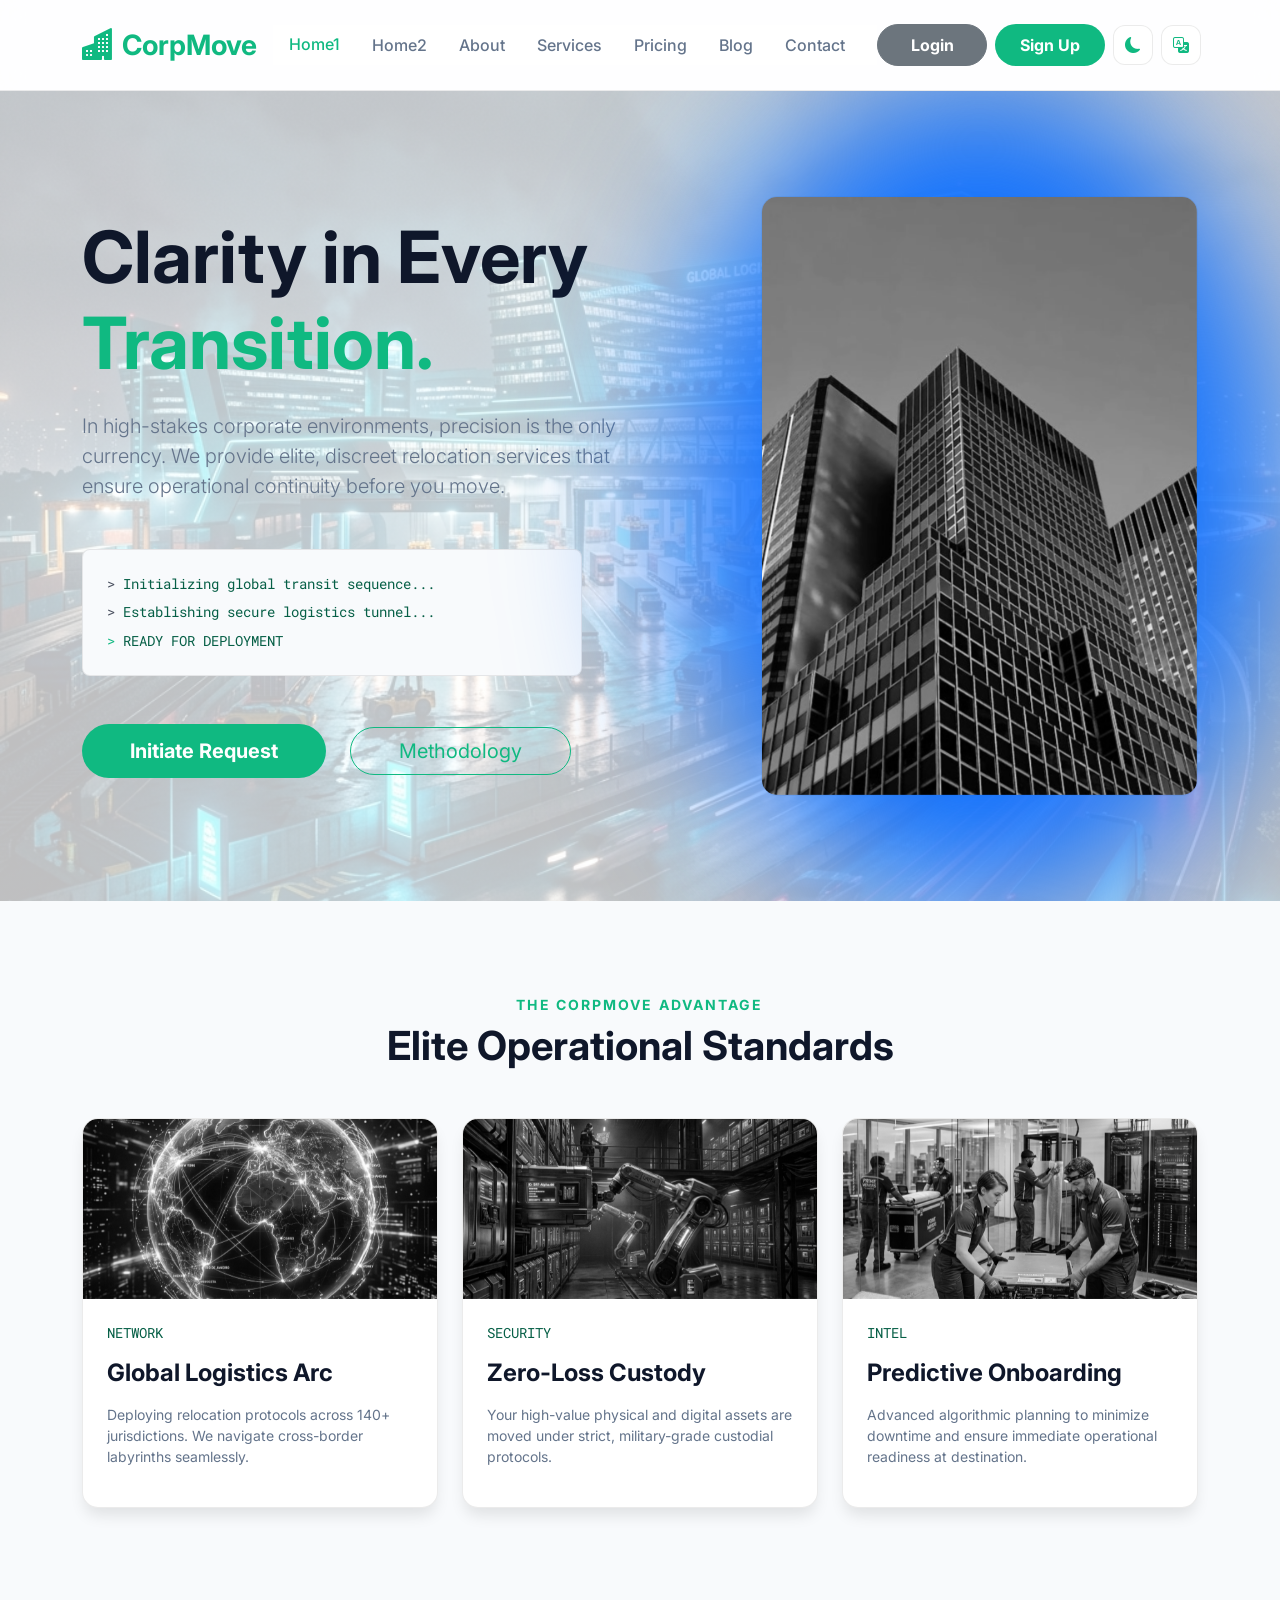
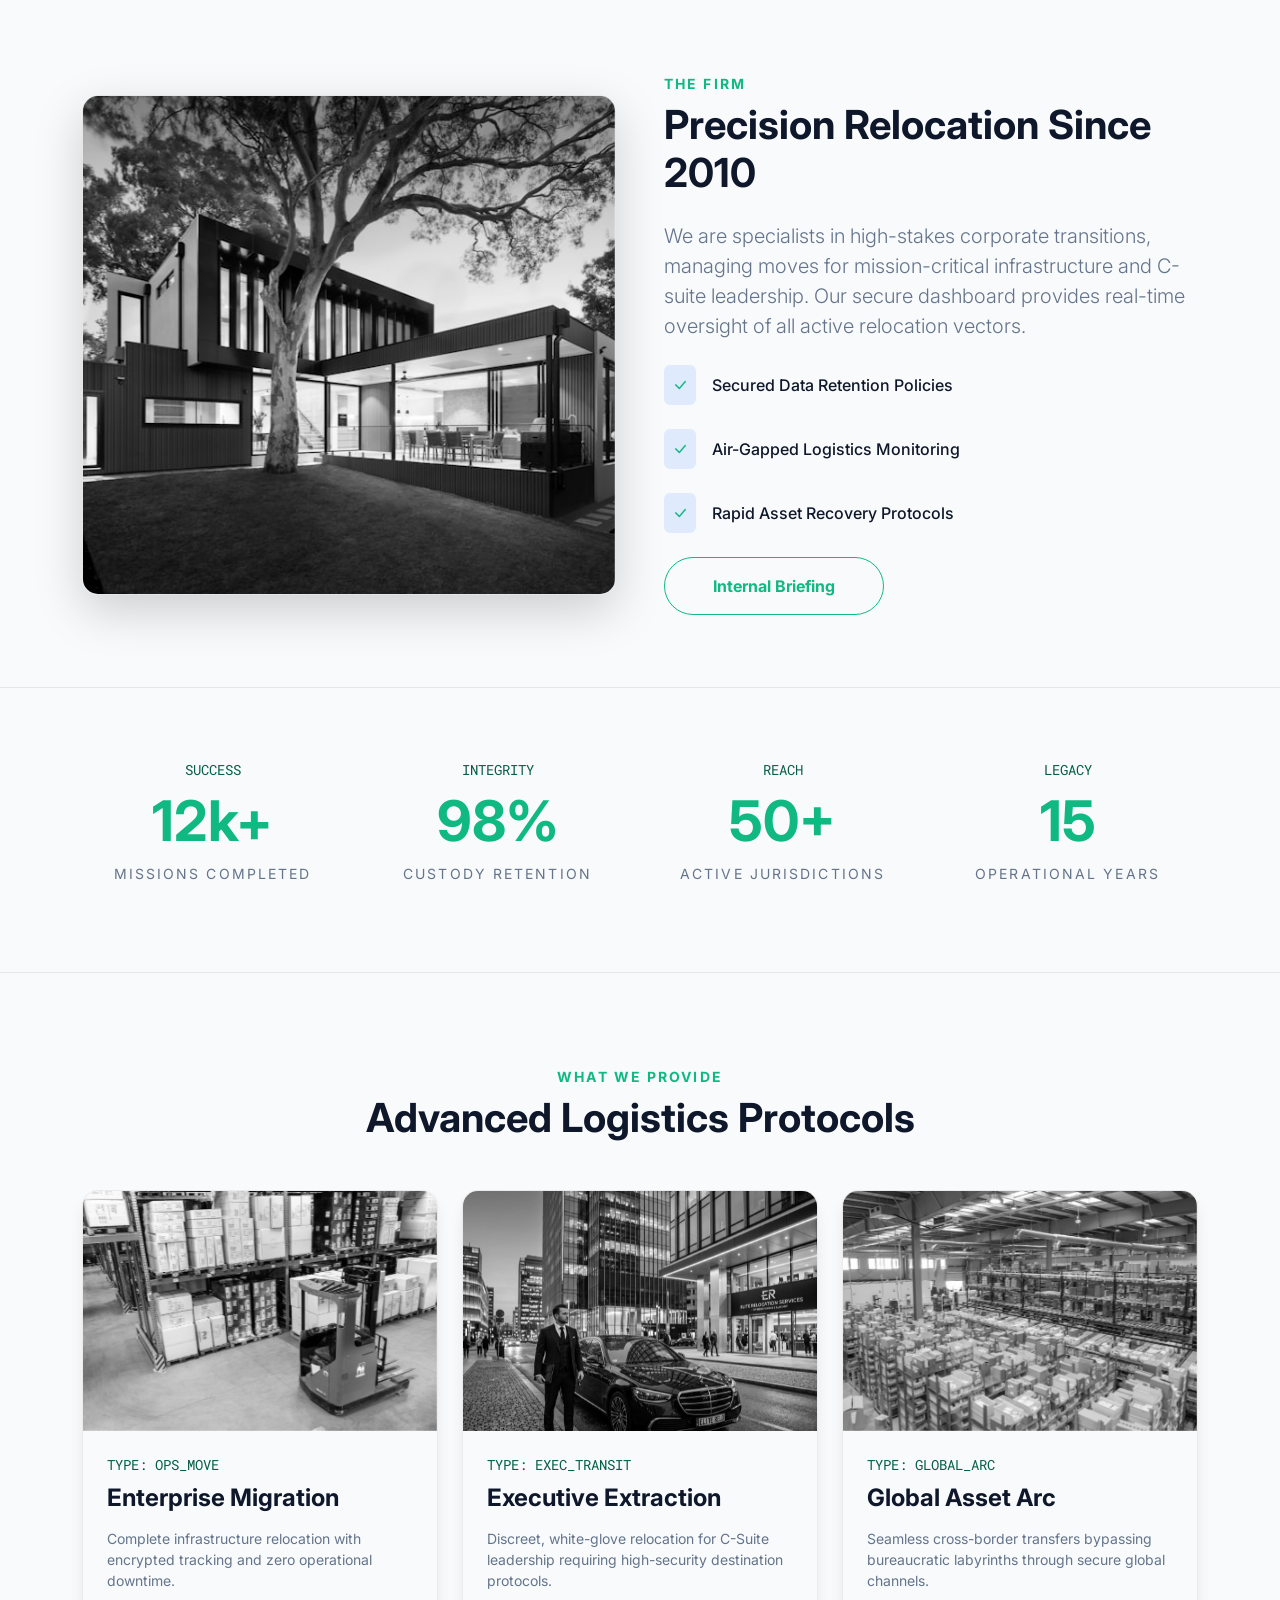
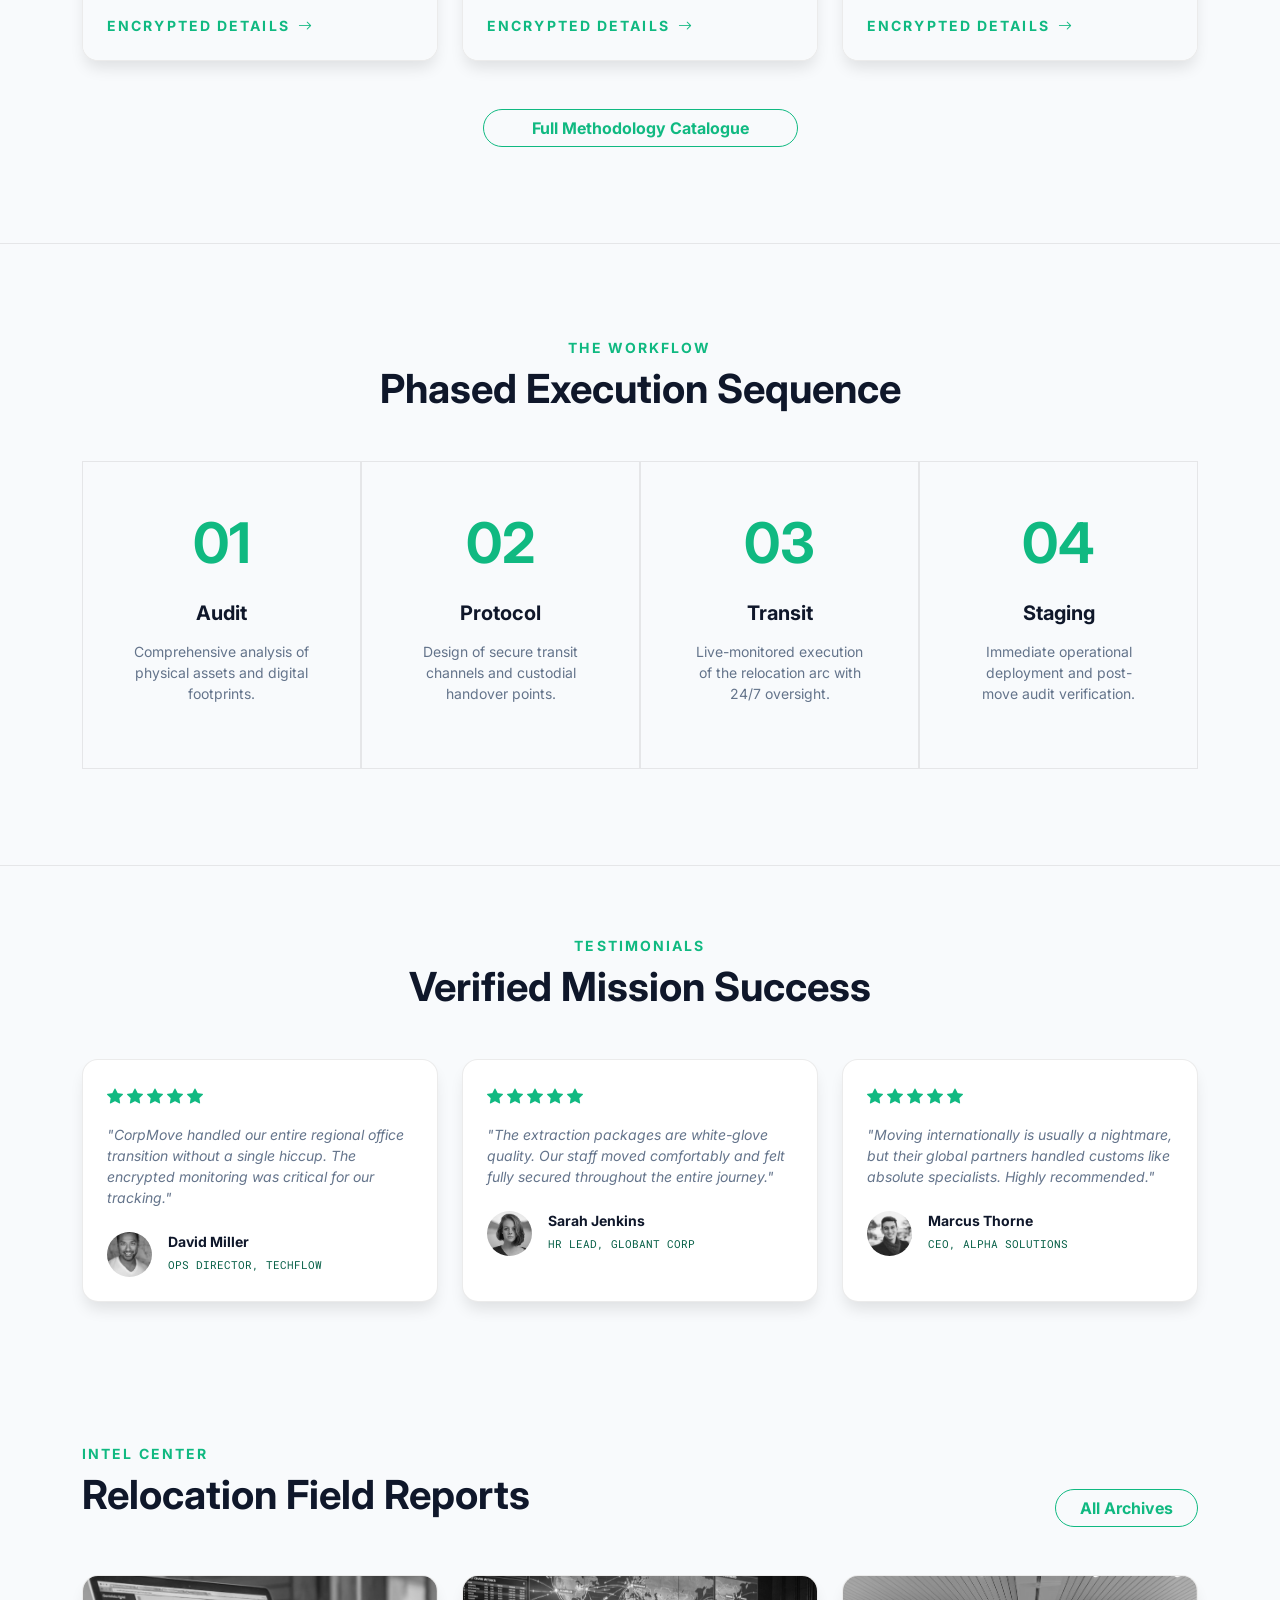
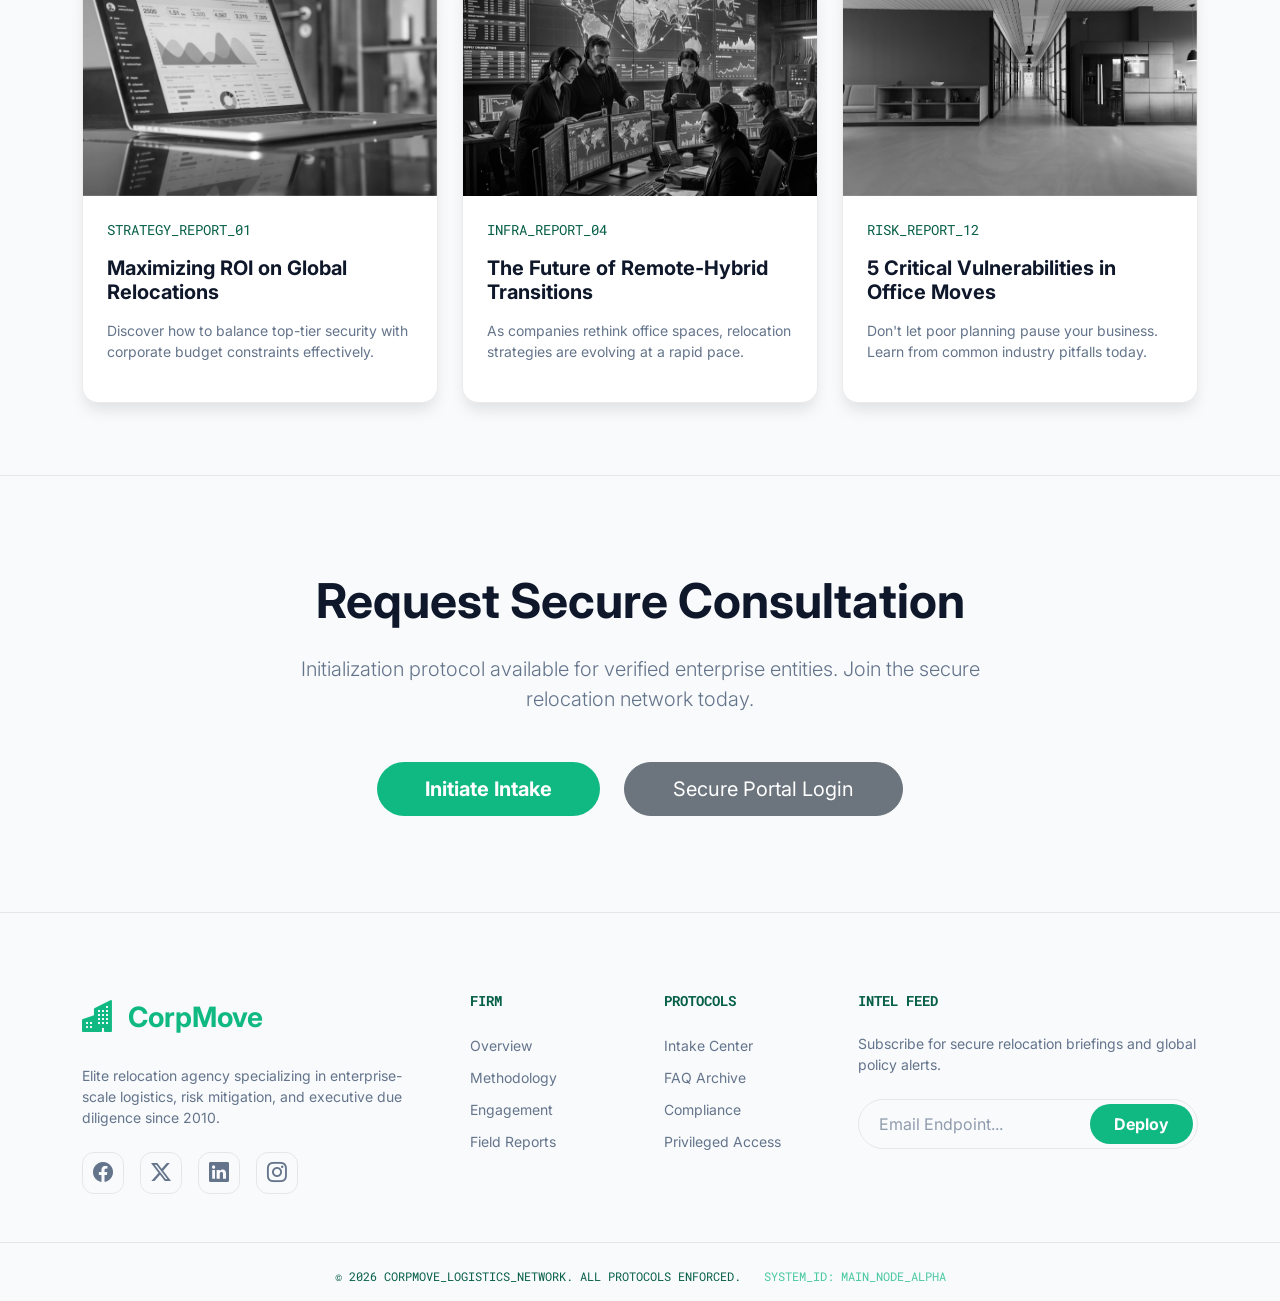
==== commit 21e84be9: "Fix hero background visibility by completely removing overlay and background-color" ====
--- a/index.html
+++ b/index.html
@@ -161,7 +161,7 @@
                     <div class="col-lg-6 reveal">
                         <div class="rounded-4 overflow-hidden border border-white border-opacity-10 shadow-lg" style="height: 500px;">
                             <img src="assets/img/service_office_move.jpg"
-                                alt="Operations Briefing" class="w-100 h-100 object-fit-cover grayscale blur-sm-hover transition-all">
+                                alt="Operations Briefing" class="w-100 h-100 object-fit-cover grayscale transition-all">
                         </div>
                     </div>
                     <div class="col-lg-6 reveal">
@@ -226,44 +226,44 @@
                 </div>
                 <div class="row g-4">
                     <div class="col-lg-4 col-md-6 reveal">
-                        <div class="cm-card h-100">
+                        <div class="cm-card h-100 d-flex flex-column">
                             <div class="overflow-hidden" style="height: 240px;">
                                 <img src="assets/img/service_packing.jpg"
                                     alt="Office Move" class="w-100 h-100 object-fit-cover grayscale transition-all hover-scale">
                             </div>
-                            <div class="p-4 bg-black bg-opacity-40">
+                            <div class="p-4 bg-black bg-opacity-40 d-flex flex-column flex-grow-1">
                                 <span class="tech-data mb-2 d-block small">TYPE: OPS_MOVE</span>
                                 <h4 class="fw-bold text-white mb-3">Enterprise Migration</h4>
                                 <p class="text-muted small mb-4">Complete infrastructure relocation with encrypted tracking and zero operational downtime.</p>
-                                <a href="service-details.html" class="fw-bold text-primary text-decoration-none small tracking-widest d-inline-flex align-items-center gap-2">ENCRYPTED DETAILS <i class="bi bi-arrow-right"></i></a>
+                                <a href="service-details.html" class="fw-bold text-primary text-decoration-none small tracking-widest d-inline-flex align-items-center gap-2 mt-auto">ENCRYPTED DETAILS <i class="bi bi-arrow-right"></i></a>
                             </div>
                         </div>
                     </div>
                     <div class="col-lg-4 col-md-6 reveal">
-                        <div class="cm-card h-100">
+                        <div class="cm-card h-100 d-flex flex-column">
                             <div class="overflow-hidden" style="height: 240px;">
                                 <img src="assets/img/service_executive.png"
                                     alt="Employee Relocation" class="w-100 h-100 object-fit-cover grayscale transition-all hover-scale">
                             </div>
-                            <div class="p-4 bg-black bg-opacity-40">
+                            <div class="p-4 bg-black bg-opacity-40 d-flex flex-column flex-grow-1">
                                 <span class="tech-data mb-2 d-block small">TYPE: EXEC_TRANSIT</span>
                                 <h4 class="fw-bold text-white mb-3">Executive Extraction</h4>
                                 <p class="text-muted small mb-4">Discreet, white-glove relocation for C-Suite leadership requiring high-security destination protocols.</p>
-                                <a href="service-details.html" class="fw-bold text-primary text-decoration-none small tracking-widest d-inline-flex align-items-center gap-2">ENCRYPTED DETAILS <i class="bi bi-arrow-right"></i></a>
+                                <a href="service-details.html" class="fw-bold text-primary text-decoration-none small tracking-widest d-inline-flex align-items-center gap-2 mt-auto">ENCRYPTED DETAILS <i class="bi bi-arrow-right"></i></a>
                             </div>
                         </div>
                     </div>
                     <div class="col-lg-4 col-md-6 reveal">
-                        <div class="cm-card h-100">
+                        <div class="cm-card h-100 d-flex flex-column">
                             <div class="overflow-hidden" style="height: 240px;">
                                 <img src="assets/img/service_storage.jpg"
                                     alt="International Moving" class="w-100 h-100 object-fit-cover grayscale transition-all hover-scale">
                             </div>
-                            <div class="p-4 bg-black bg-opacity-40">
+                            <div class="p-4 bg-black bg-opacity-40 d-flex flex-column flex-grow-1">
                                 <span class="tech-data mb-2 d-block small">TYPE: GLOBAL_ARC</span>
                                 <h4 class="fw-bold text-white mb-3">Global Asset Arc</h4>
                                 <p class="text-muted small mb-4">Seamless cross-border transfers bypassing bureaucratic labyrinths through secure global channels.</p>
-                                <a href="service-details.html" class="fw-bold text-primary text-decoration-none small tracking-widest d-inline-flex align-items-center gap-2">ENCRYPTED DETAILS <i class="bi bi-arrow-right"></i></a>
+                                <a href="service-details.html" class="fw-bold text-primary text-decoration-none small tracking-widest d-inline-flex align-items-center gap-2 mt-auto">ENCRYPTED DETAILS <i class="bi bi-arrow-right"></i></a>
                             </div>
                         </div>
                     </div>
--- a/assets/css/style.css
+++ b/assets/css/style.css
@@ -83,14 +83,17 @@
 /* =========================================================
    NAVBAR - FIX #1, #21, #22
    ========================================================= */
+header {
+  position: sticky;
+  top: 0;
+  z-index: 1030;
+}
+
 .main-nav {
   background: var(--cm-nav-bg) !important;
   backdrop-filter: blur(12px);
   -webkit-backdrop-filter: blur(12px);
     border-bottom: 1px solid var(--cm-border);
-    z-index: 1030; /* Updated to allow offcanvas (1045) to appear on top */
-    position: sticky;
-    top: 0;
     transition: all 0.3s ease;
 }
 
@@ -206,7 +209,6 @@
   }
   [style*="height: 600px"], [style*="height: 500px"] {
     height: 380px !important;
-    margin-top: 30px;
   }
 }
 
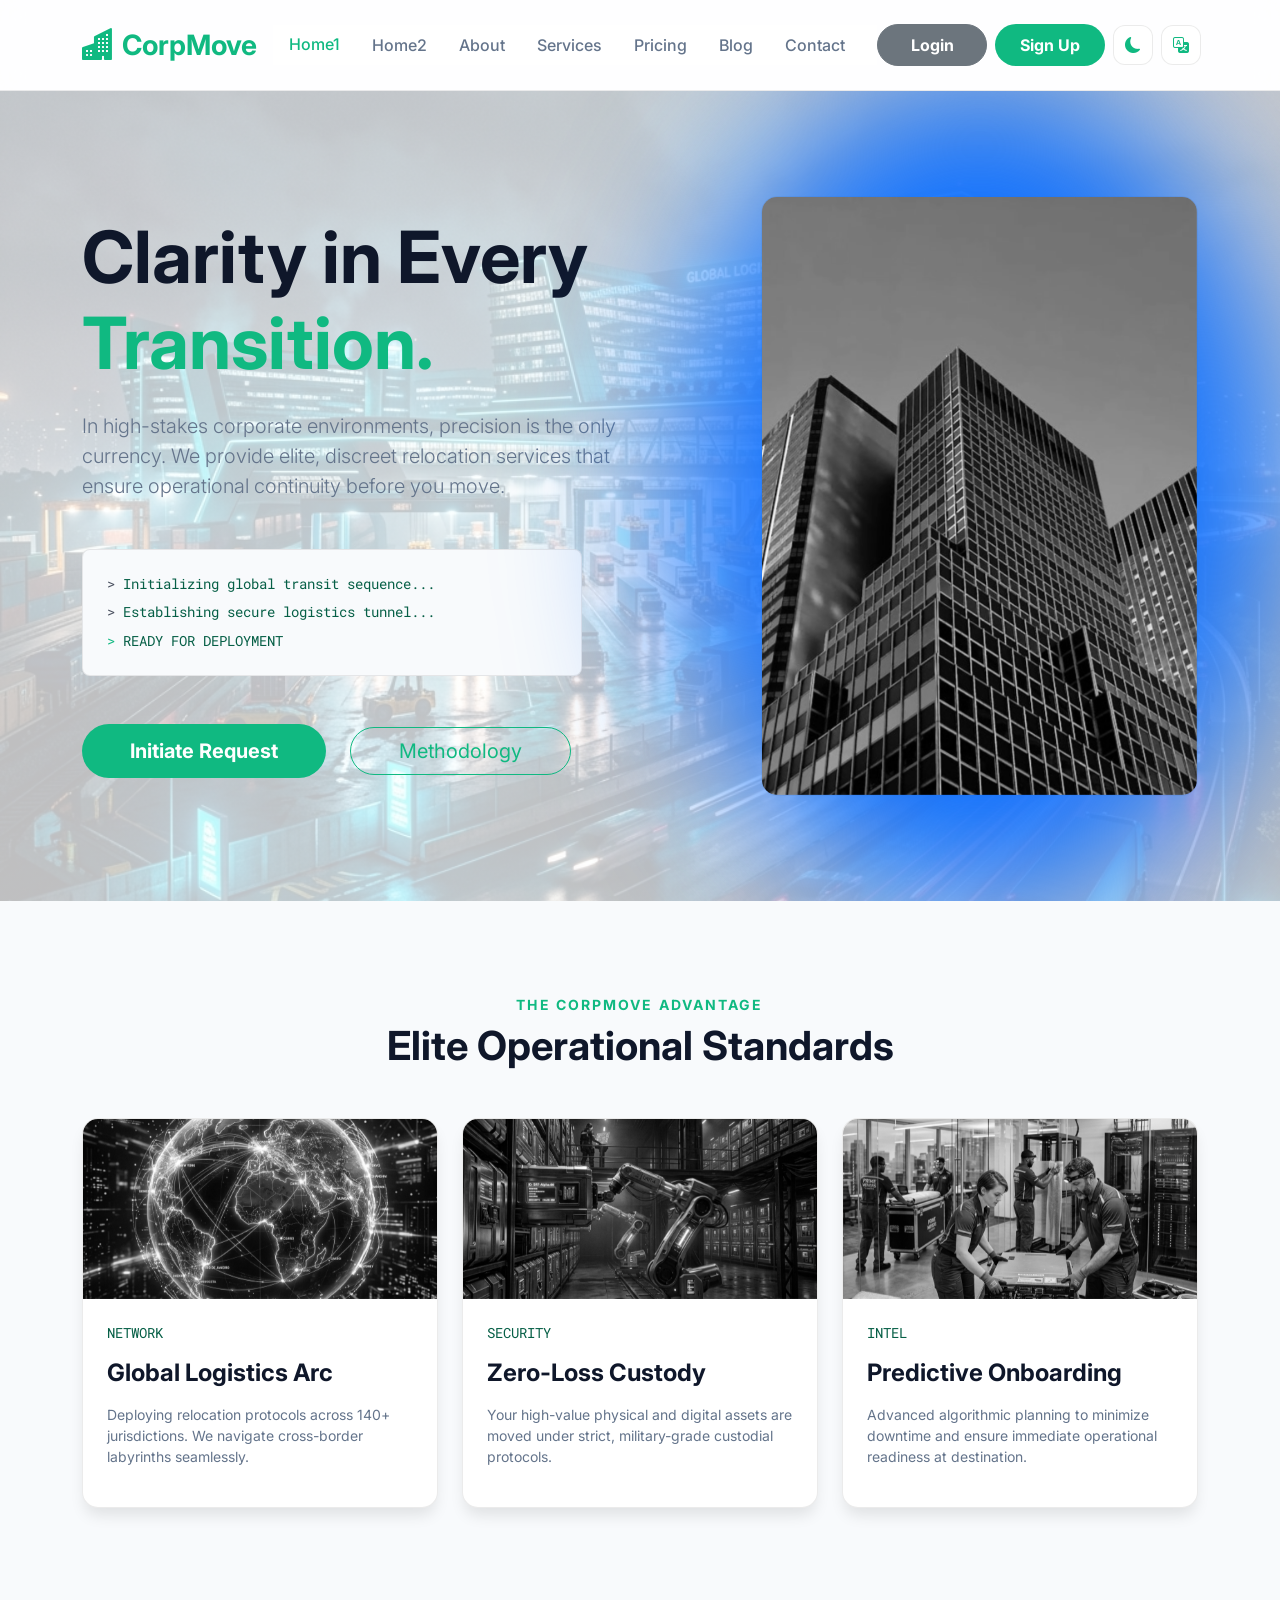
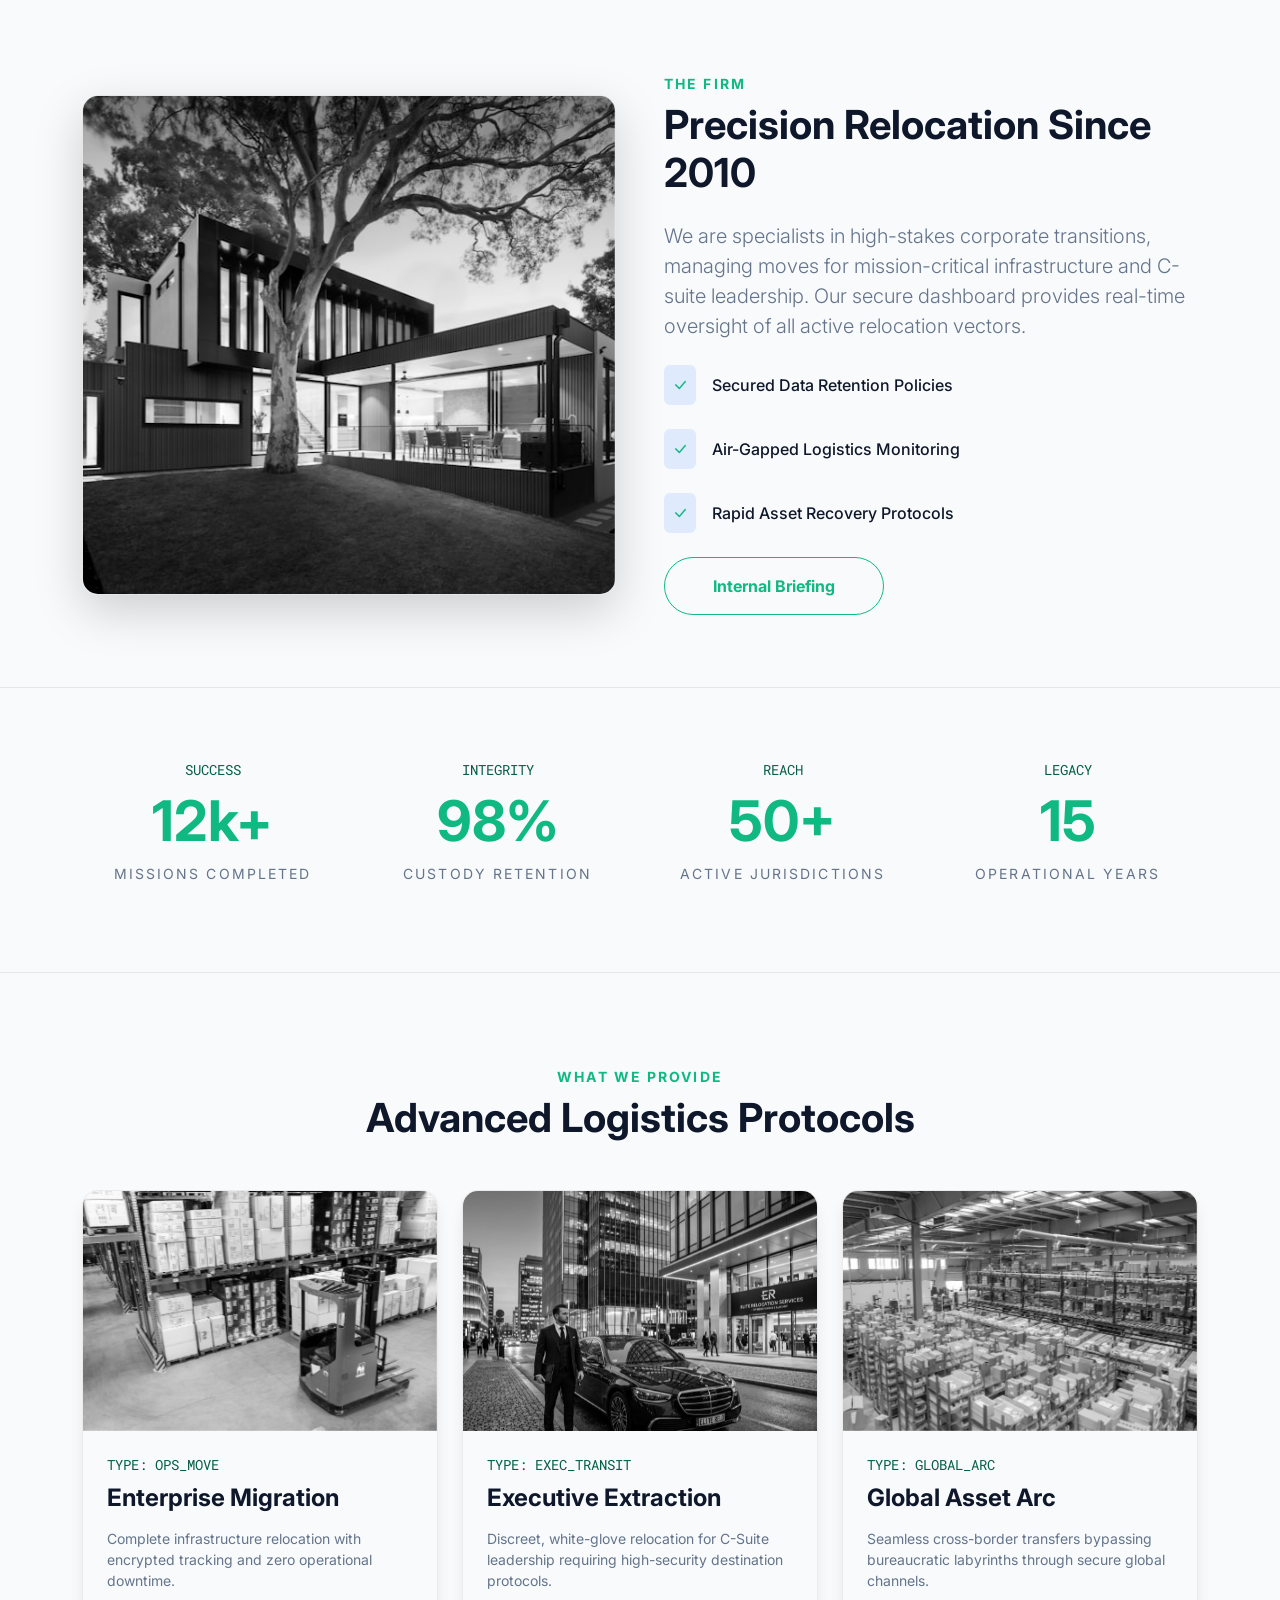
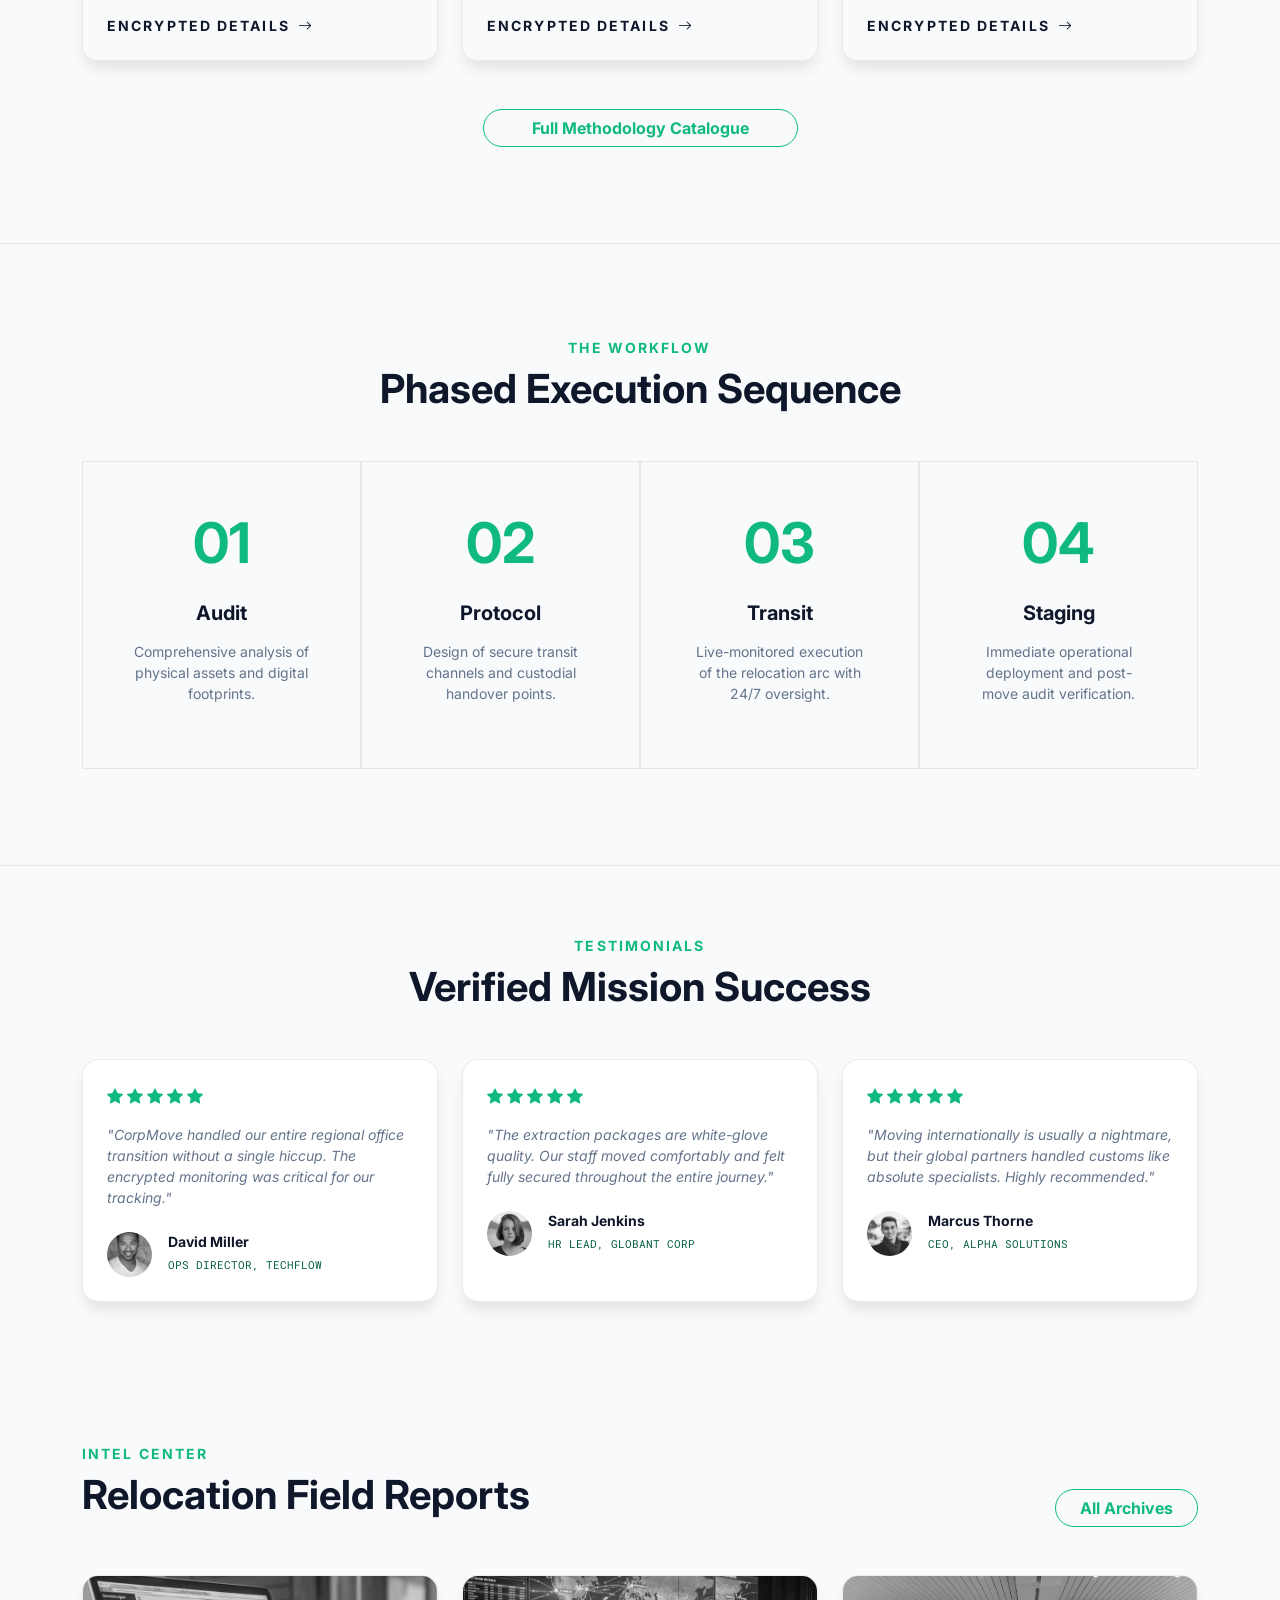
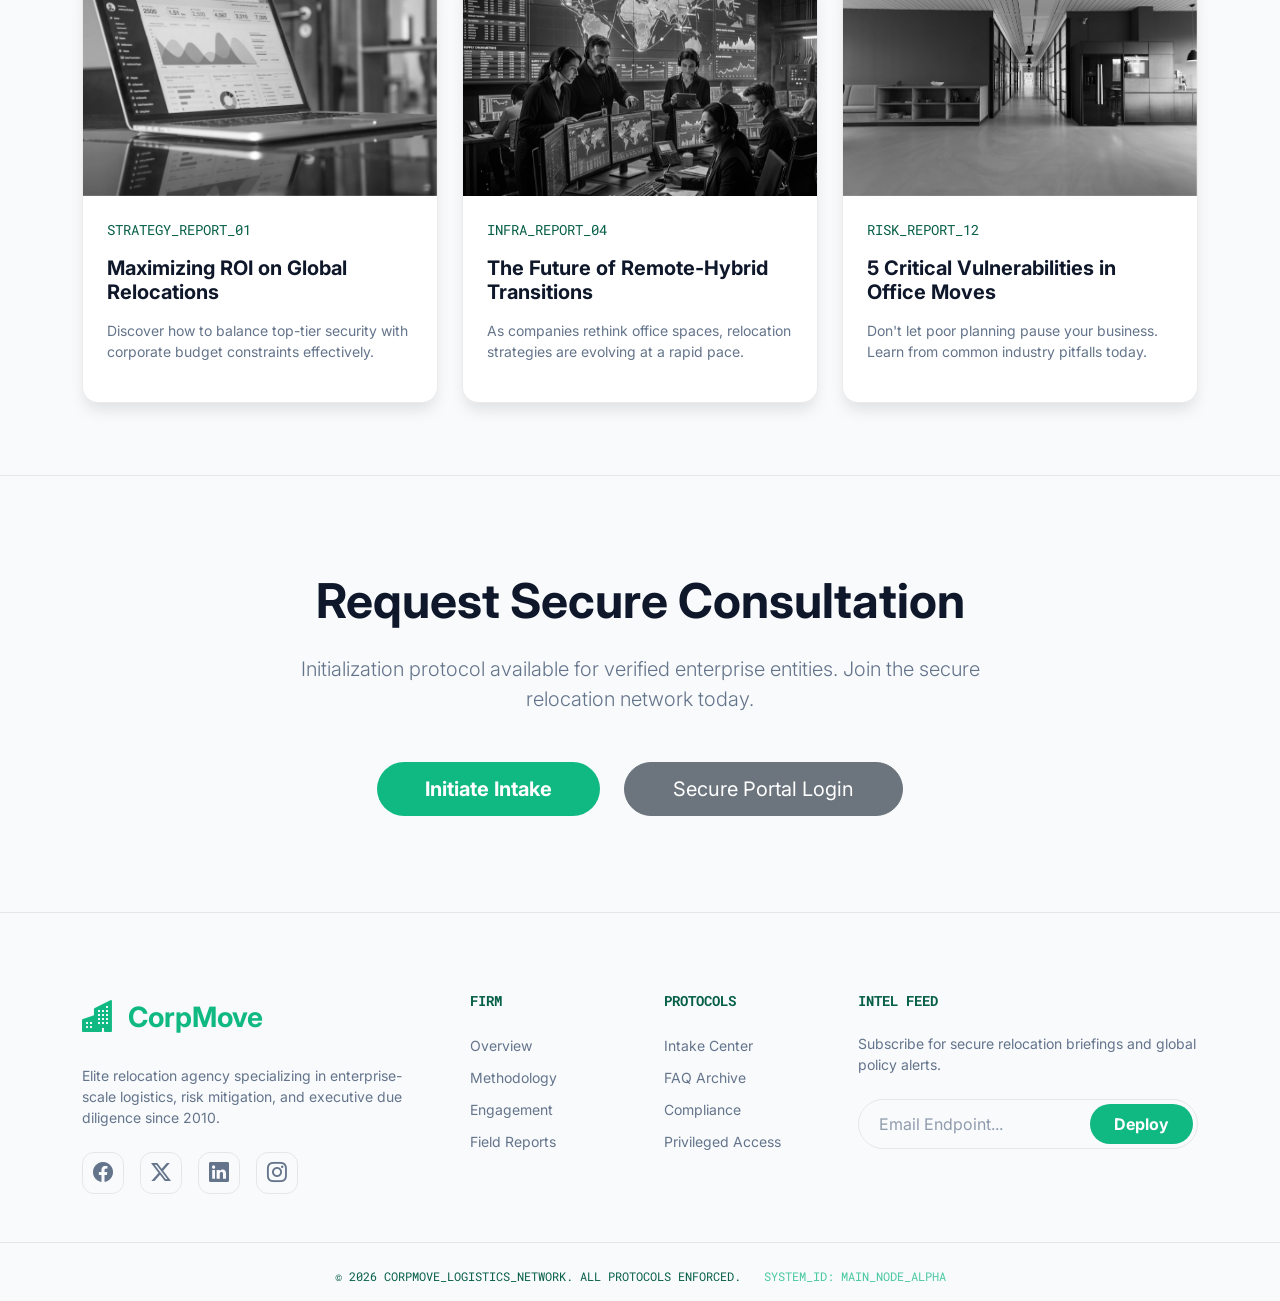
==== commit df04b9ca: "Comprehensive UI overhaul: Fixed navbar stickiness, address 1024 breakpoint issues, optimized light " ====
--- a/index.html
+++ b/index.html
@@ -87,7 +87,7 @@
                             </div>
                         </div>
 
-                        <div class="d-flex flex-wrap gap-4 align-items-center">
+                        <div class="d-flex flex-wrap gap-4 align-items-center justify-content-lg-start justify-content-center">
                             <a href="services.html" class="btn btn-primary btn-lg rounded-pill px-5 d-inline-flex justify-content-center align-items-center transition-all hover-scale">Initiate Request</a>
                             <a href="contact.html" class="btn btn-outline-primary btn-lg rounded-pill px-5 d-inline-flex justify-content-center align-items-center transition-all hover-scale">Methodology</a>
                         </div>
--- a/assets/css/style.css
+++ b/assets/css/style.css
@@ -87,14 +87,17 @@
   position: sticky;
   top: 0;
   z-index: 1030;
+  width: 100%;
 }
 
 .main-nav {
+  position: relative;
+  z-index: 1031;
   background: var(--cm-nav-bg) !important;
   backdrop-filter: blur(12px);
   -webkit-backdrop-filter: blur(12px);
-    border-bottom: 1px solid var(--cm-border);
-    transition: all 0.3s ease;
+  border-bottom: 1px solid var(--cm-border);
+  transition: all 0.3s ease;
 }
 
 .main-nav .container {
@@ -202,6 +205,9 @@
     align-items: center;
     justify-content: center;
   }
+  .navbar-brand {
+    font-size: 1.5rem !important;
+  }
   .hero-wrapper {
     min-height: auto !important;
     padding-top: 100px !important;
@@ -209,6 +215,17 @@
   }
   [style*="height: 600px"], [style*="height: 500px"] {
     height: 380px !important;
+  }
+}
+
+/* 1024-specific fix (Navbar layout) */
+@media (max-width: 1024px) {
+  .navbar .container {
+    padding-left: 15px !important;
+    padding-right: 15px !important;
+  }
+  .navbar-nav .nav-link {
+    font-size: 0.9rem !important;
   }
 }
 
@@ -240,7 +257,7 @@
   
   .tech-data {
     max-width: 100% !important;
-    text-align: left;
+    text-align: center !important;
   }
 }
 
@@ -433,6 +450,13 @@
 footer .container-fluid:last-child {
   padding-bottom: 1rem !important;
   margin-bottom: 0;
+}
+
+@media (max-width: 575.98px) {
+  .footer-wrap .tech-data {
+    font-size: 0.65rem !important;
+    white-space: nowrap;
+  }
 }
 
 @media (max-width: 767.98px) {
@@ -794,6 +818,31 @@
   background-color: var(--cm-panel) !important;
 }
 
+/* Fix #4 & #7: Light Mode Text Visibility in specialized cards/heroes */
+[data-bs-theme="light"] .cm-card {
+  color: var(--cm-text-body) !important;
+}
+[data-bs-theme="light"] .cm-card .text-muted {
+  color: var(--cm-text-muted) !important;
+}
+[data-bs-theme="light"] .cm-card h1, 
+[data-bs-theme="light"] .cm-card h2, 
+[data-bs-theme="light"] .cm-card h3, 
+[data-bs-theme="light"] .cm-card h4, 
+[data-bs-theme="light"] .cm-card h5, 
+[data-bs-theme="light"] .cm-card h6,
+[data-bs-theme="light"] .cm-card .fw-bold {
+  color: var(--cm-text-heading) !important;
+}
+
+/* Pricing Page specifically */
+[data-bs-theme="light"] .cm-card.bg-primary.bg-opacity-5 {
+  background-color: rgba(16, 185, 129, 0.05) !important;
+}
+[data-bs-theme="light"] .cm-card .text-white {
+  color: var(--cm-text-heading) !important;
+}
+
 /* Visibility Enhancements for Light Mode */
 [data-bs-theme="light"] {
   --bs-border-opacity: 0.25 !important;
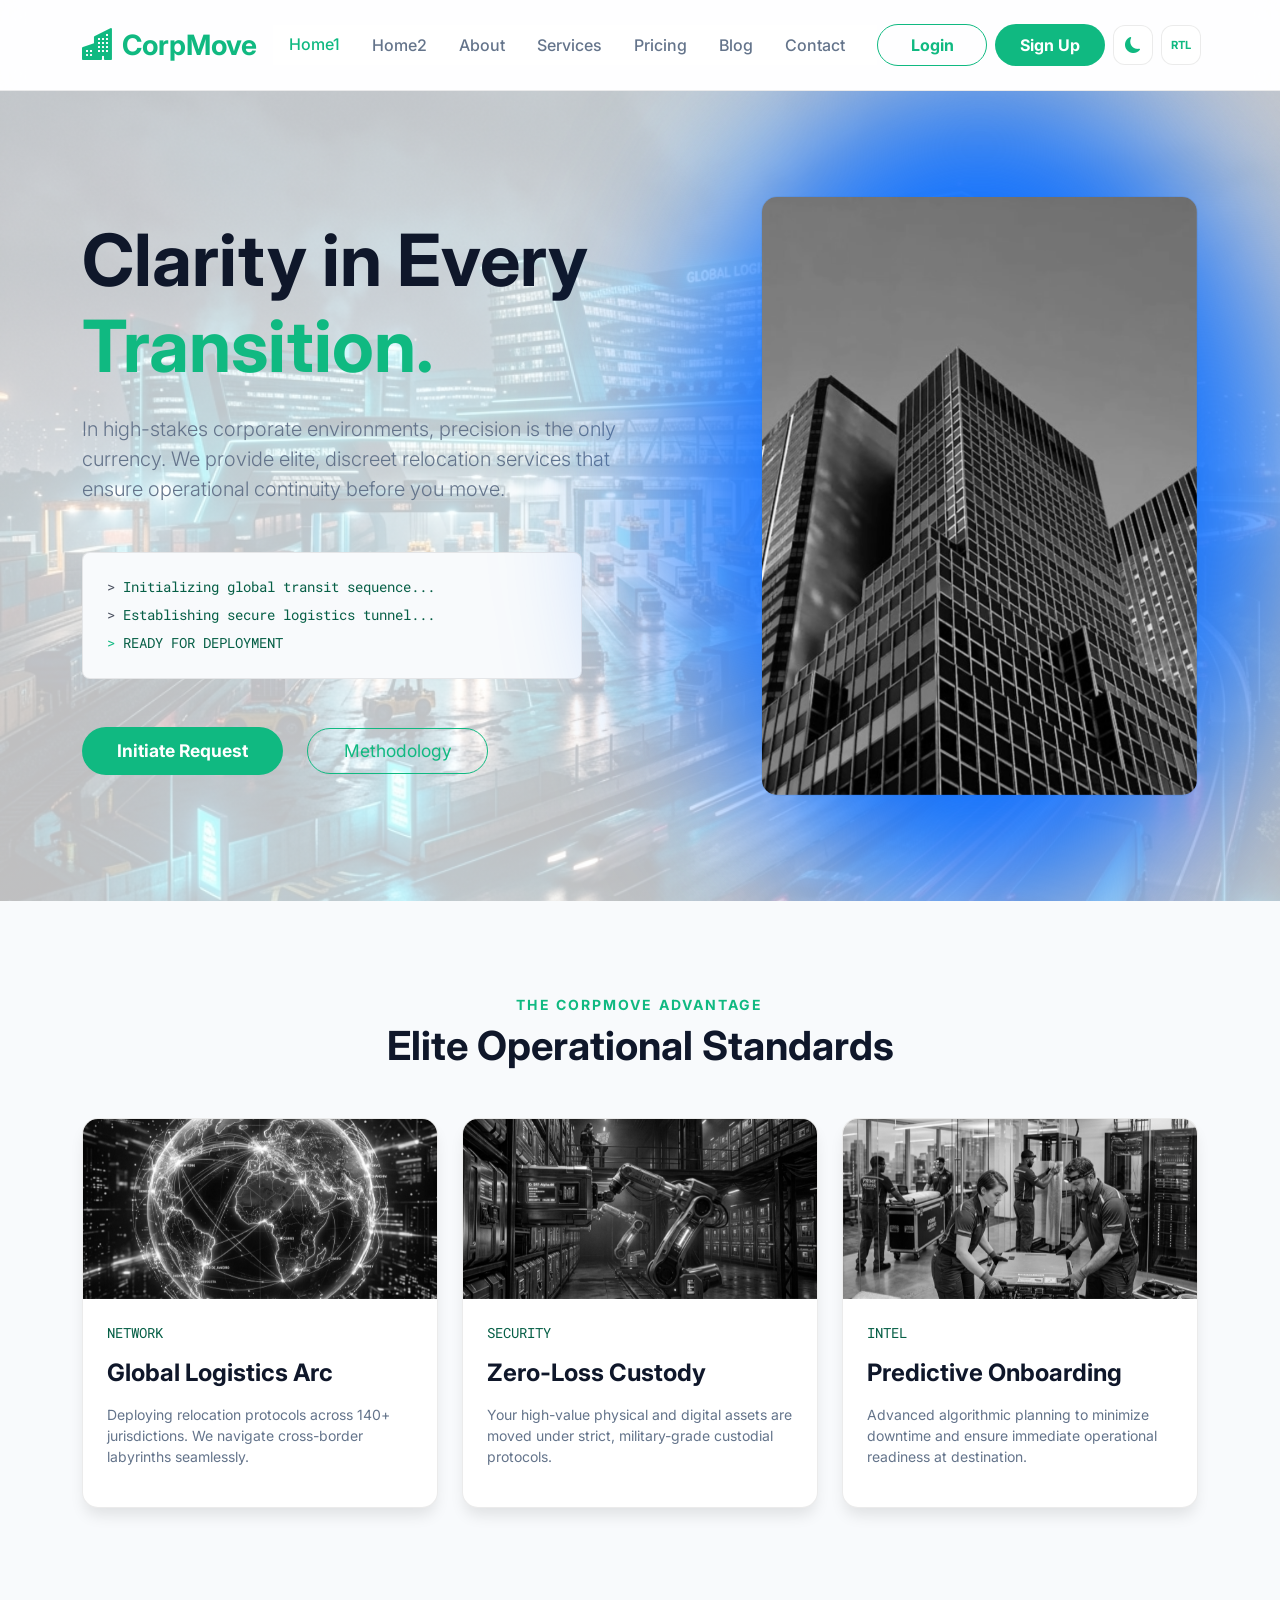
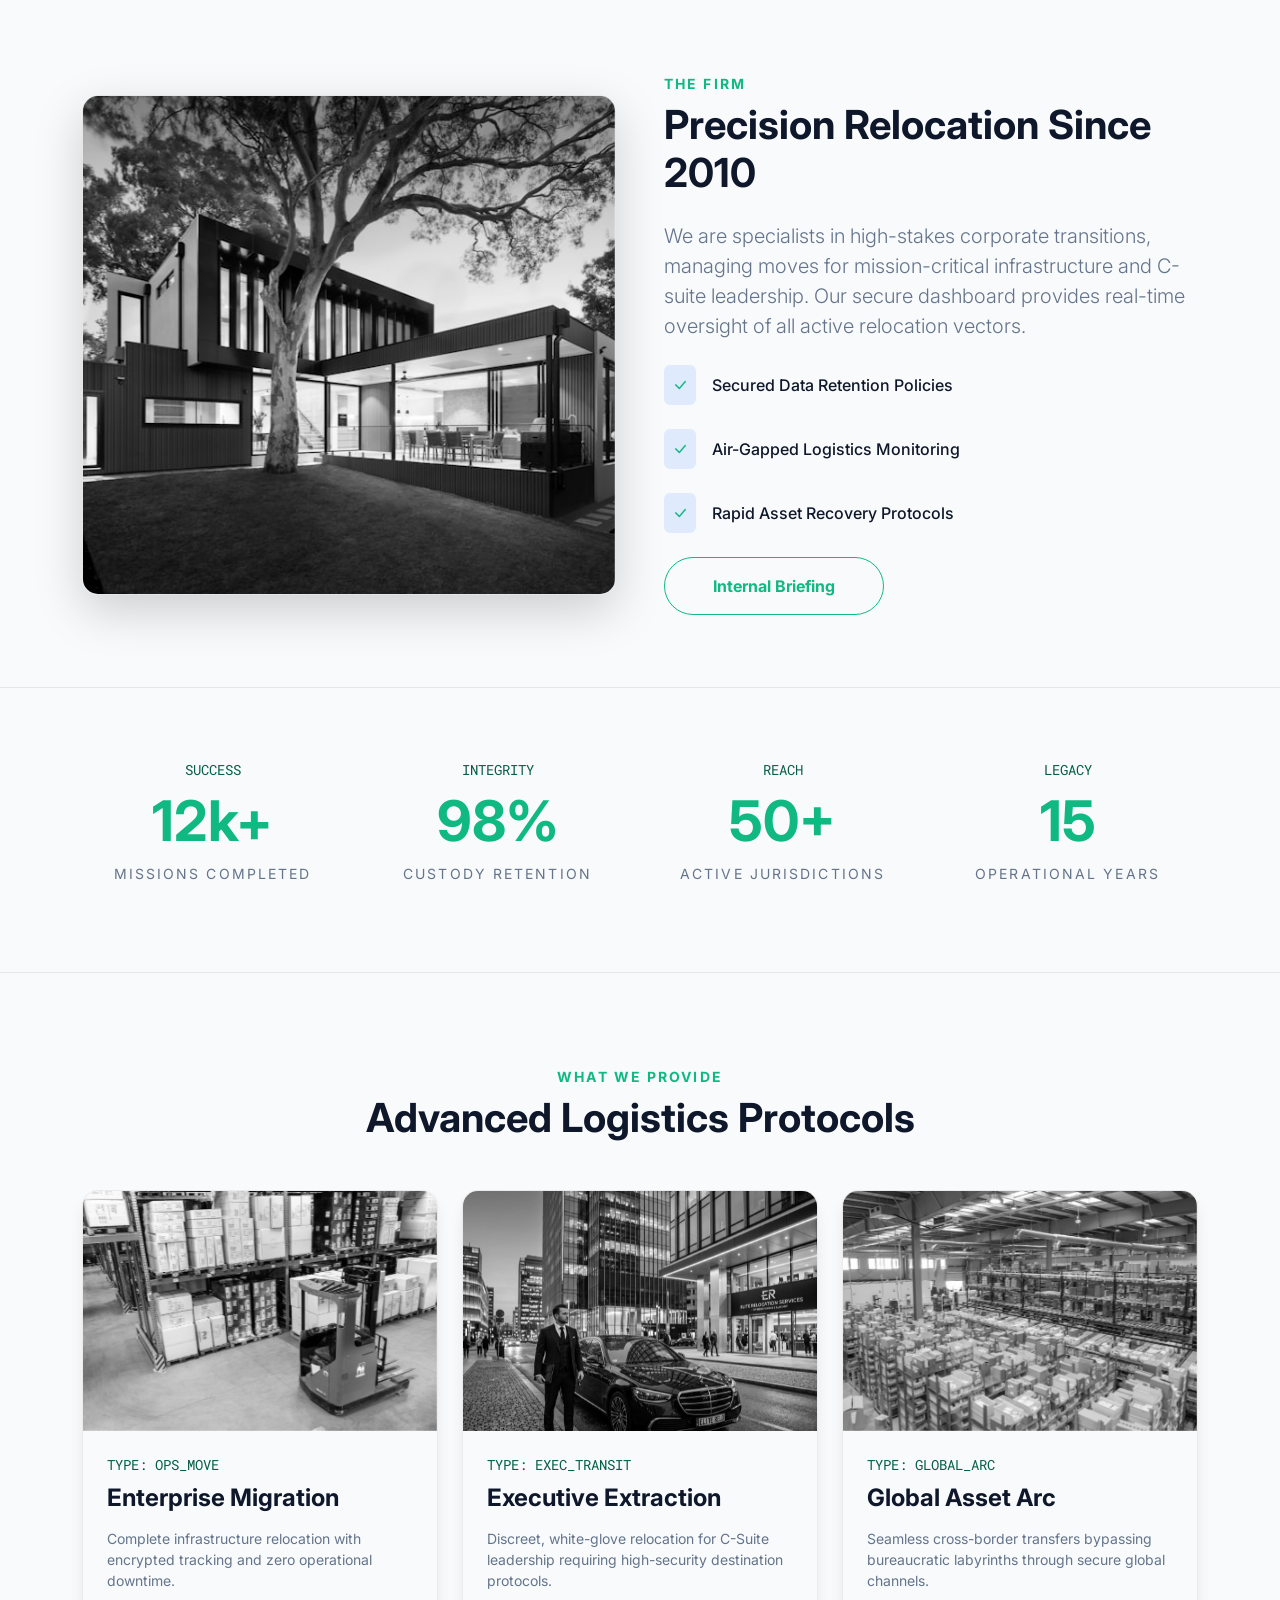
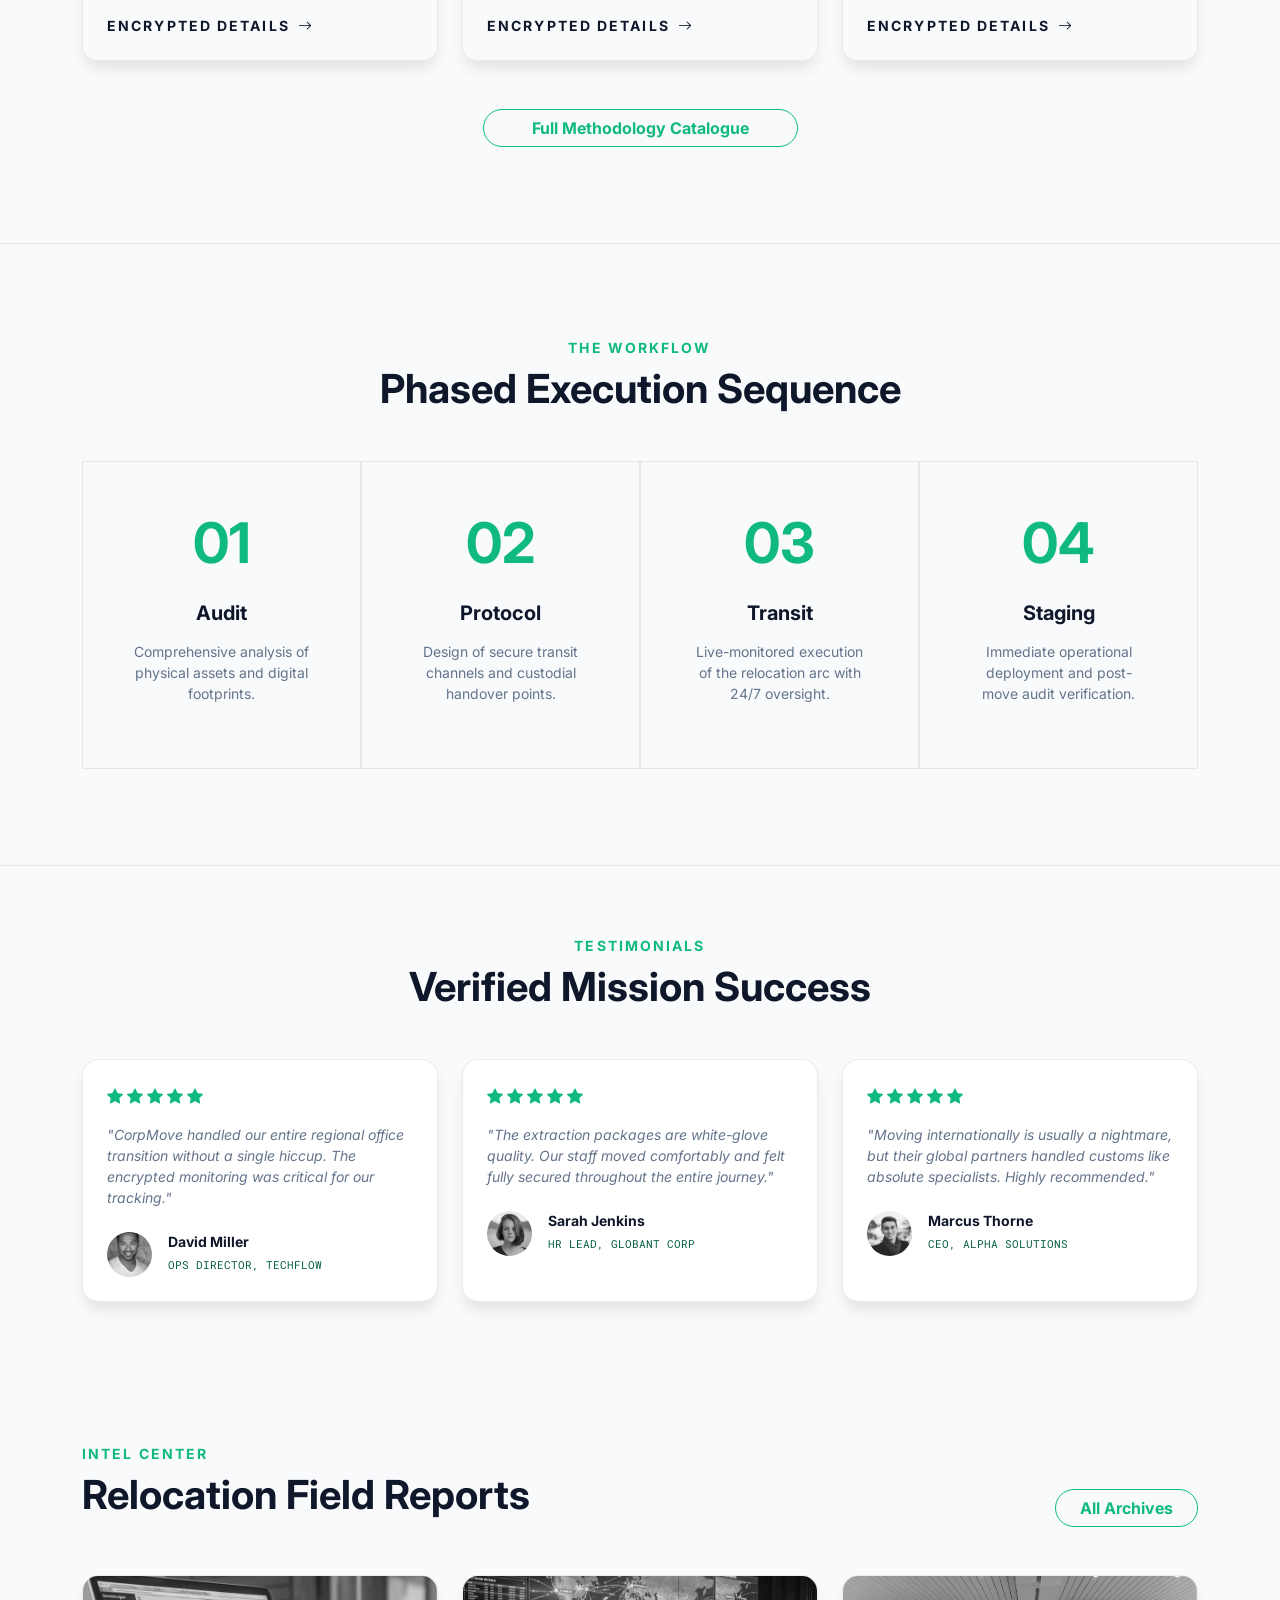
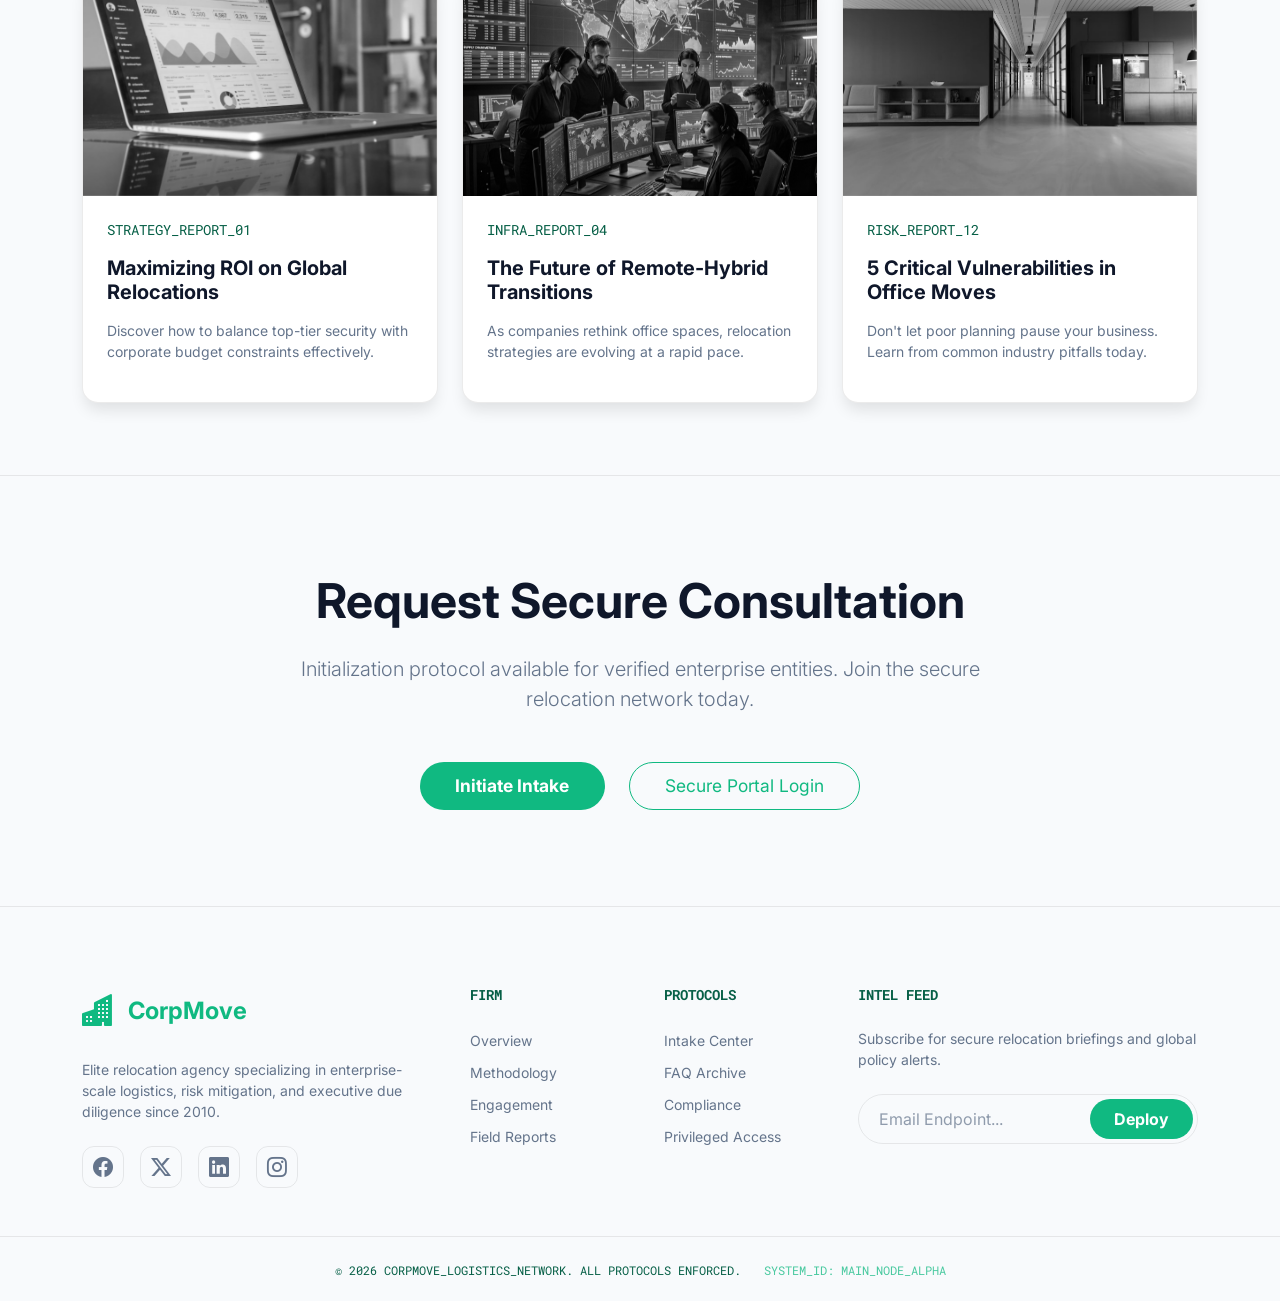
==== commit 56f85fbd: "Fix layout, visual, and contrast issues per feedback" ====
--- a/index.html
+++ b/index.html
@@ -34,7 +34,7 @@
                   <a href="register.html" class="btn btn-primary fw-bold rounded-pill d-none d-xl-flex align-items-center justify-content-center">Sign Up</a>
                   <a href="register.html" class="btn btn-primary fw-bold rounded-pill d-flex d-xl-none px-3" style="height: 38px; font-size: 0.7rem; align-items: center; justify-content: center;">Continue</a>
                   <button class="theme-toggle" id="themeToggle" aria-label="Toggle Theme"><i class="bi bi-moon-fill" id="themeIcon"></i></button>
-                  <button class="rtl-toggle-btn" id="rtlToggle" aria-label="Toggle RTL Direction"><i class="bi bi-translate"></i></button>
+                  <button class="rtl-toggle-btn" id="rtlToggle" aria-label="Toggle RTL Direction"><span style="font-size: 0.7rem; font-weight: 700;">RTL</span></button>
                   <button class="navbar-toggler border-0 ms-2" type="button" data-bs-toggle="offcanvas" data-bs-target="#offcanvasNavbar" aria-label="Toggle navigation">
                       <i class="bi bi-list fs-2"></i>
                   </button>
--- a/assets/css/style.css
+++ b/assets/css/style.css
@@ -6,12 +6,12 @@
   --cm-secondary: #3b82f6;  /* Electric Blue */
   
   /* Default: Dark Theme Variables */
-  --cm-bg: #020617;
-  --cm-panel: #0f172a;
+  --cm-bg: #000000;
+  --cm-panel: #0a0a0a;
   --cm-text-heading: #f8fafc;
   --cm-text-body: #cbd5e1;
   --cm-text-muted: #94a3b8;
-  --cm-border: rgba(255, 255, 255, 0.08);
+  --cm-border: rgba(255, 255, 255, 0.15);
   --cm-nav-bg: rgba(15, 23, 42, 0.85);
   --cm-accent-text: #10b981;
   /* Updated adaptable hero overlays */
@@ -174,10 +174,10 @@
 }
 
 .btn-secondary:hover {
-  background-color: var(--cm-border) !important;
-  color: var(--cm-text-heading) !important;
-  transform: translateY(-2px);
-  box-shadow: 0 4px 15px rgba(255, 255, 255, 0.05);
+  background: var(--cm-primary) !important;
+  color: #fff !important;
+  transform: translateY(-2px) !important;
+  box-shadow: 0 8px 20px rgba(16, 185, 129, 0.2) !important;
 }
 
 /* Fix #21: 1024px navbar fix */
@@ -316,12 +316,17 @@
 }
 
 .btn-secondary {
+  background: transparent !important;
+  color: var(--cm-primary) !important;
+  border: 1px solid var(--cm-primary) !important;
   transition: all 0.3s cubic-bezier(0.4, 0, 0.2, 1) !important;
 }
 
 .btn-secondary:hover {
+  background: var(--cm-primary) !important;
+  color: #fff !important;
   transform: translateY(-2px) !important;
-  box-shadow: 0 8px 20px rgba(0,0,0,0.2) !important;
+  box-shadow: 0 8px 20px rgba(16, 185, 129, 0.2) !important;
 }
 
 /* =========================================================
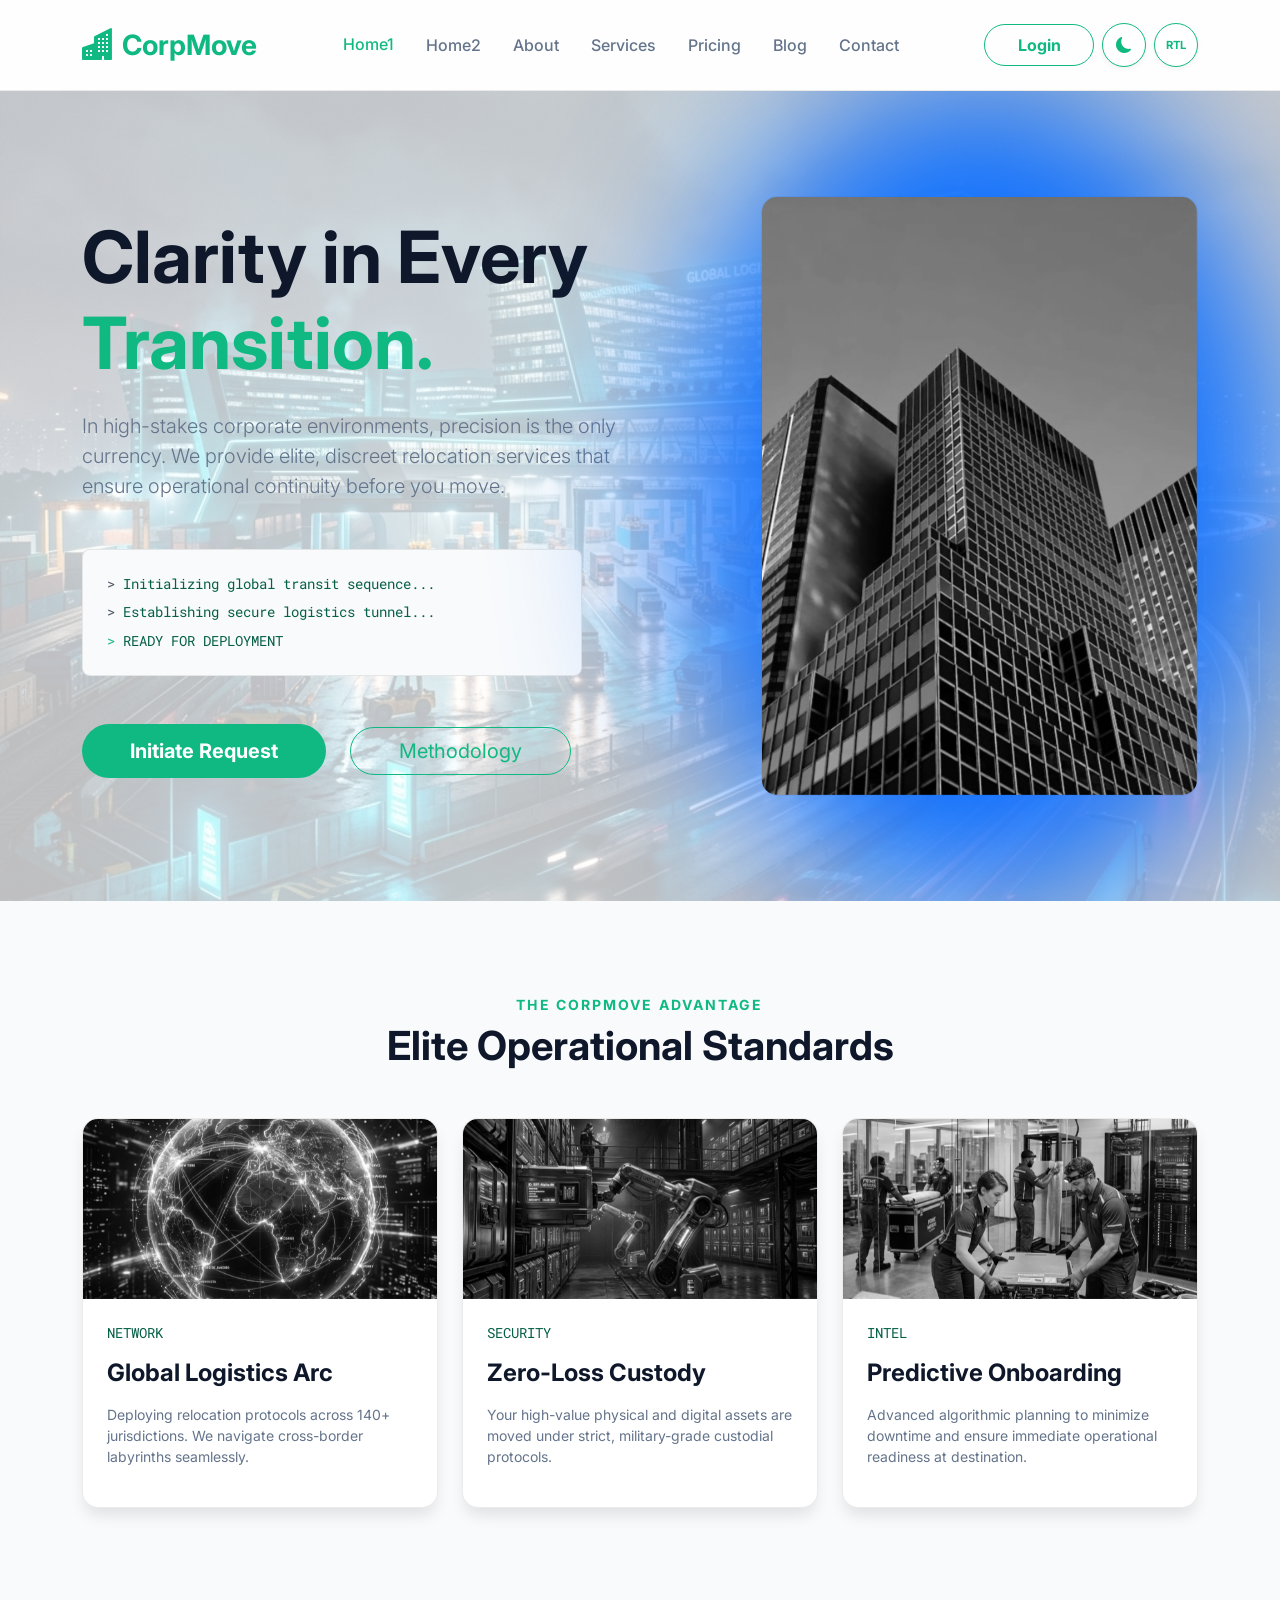
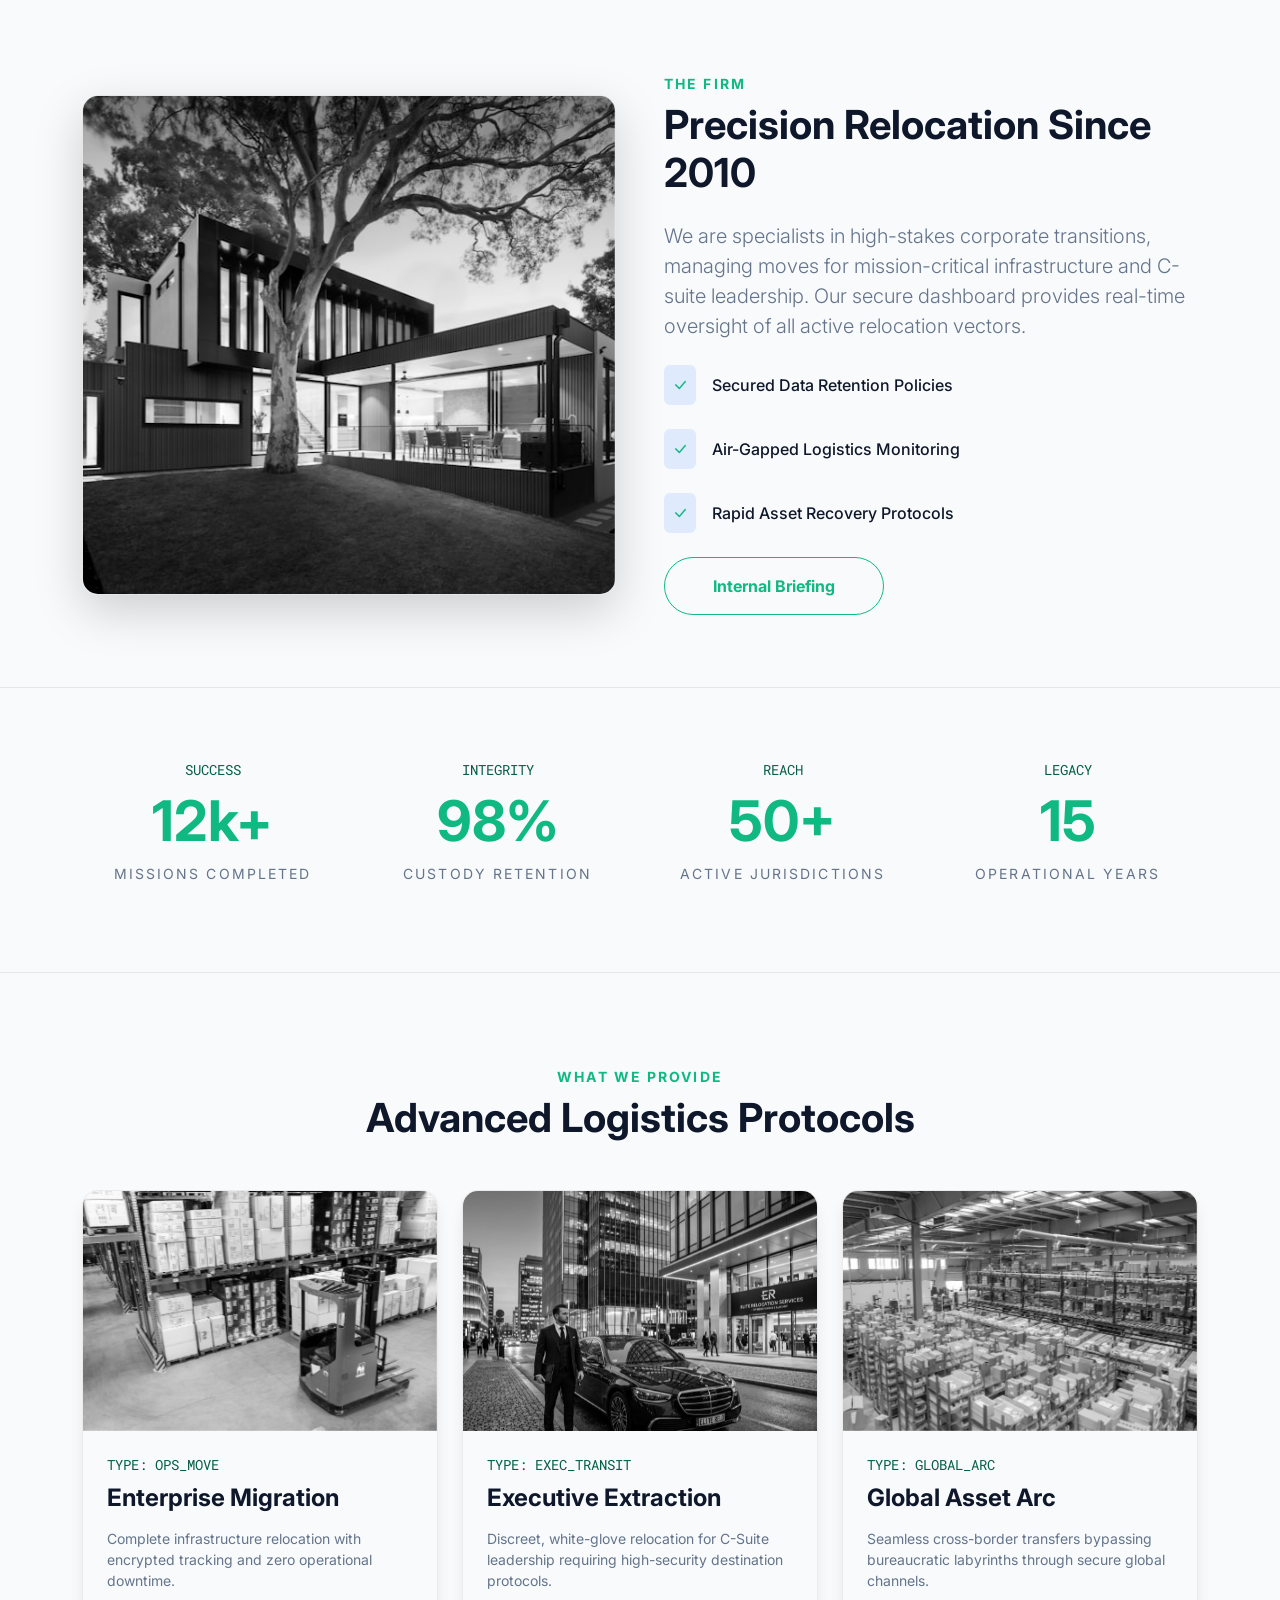
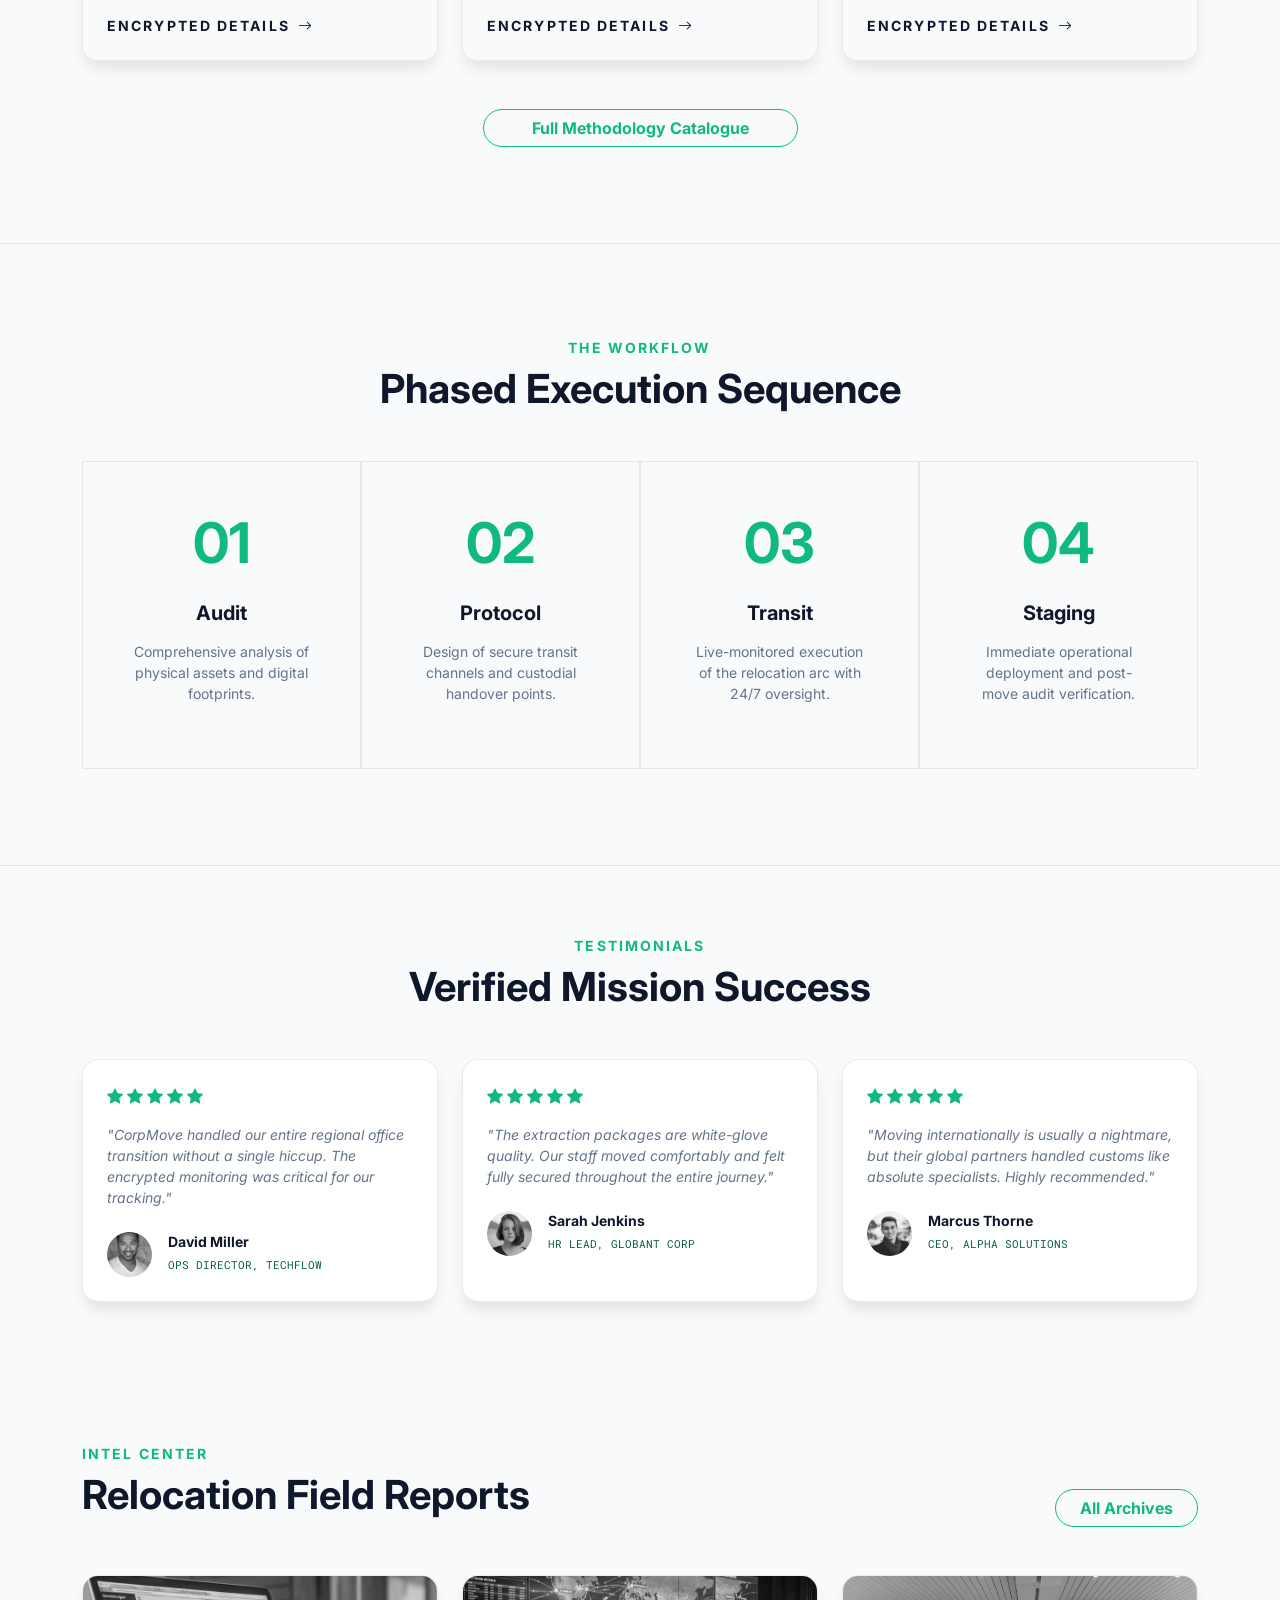
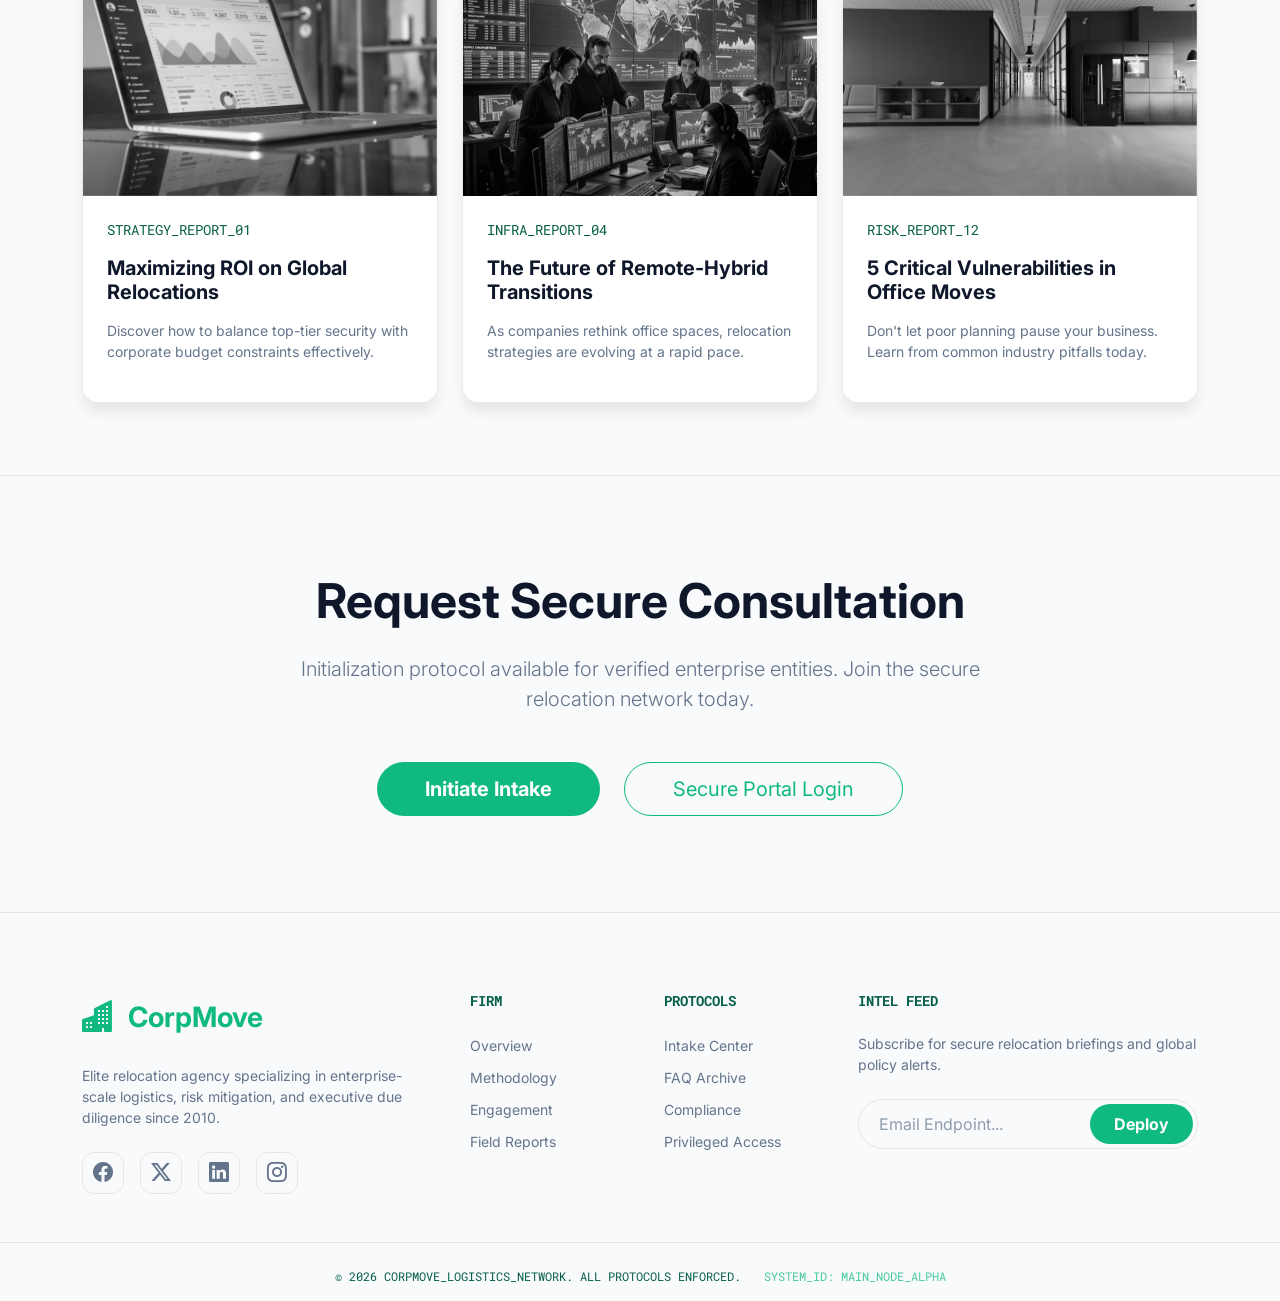
==== commit aa9c87ac: "UI/UX Enhancements: Standardized navbar buttons, fixed mobile/tablet hamburger visibility and offcan" ====
--- a/index.html
+++ b/index.html
@@ -31,11 +31,9 @@
 
               <div class="d-flex align-items-center gap-2 ms-auto order-xl-last">
                   <a href="login.html" class="btn btn-secondary fw-bold rounded-pill d-none d-xl-flex align-items-center justify-content-center">Login</a>
-                  <a href="register.html" class="btn btn-primary fw-bold rounded-pill d-none d-xl-flex align-items-center justify-content-center">Sign Up</a>
-                  <a href="register.html" class="btn btn-primary fw-bold rounded-pill d-flex d-xl-none px-3" style="height: 38px; font-size: 0.7rem; align-items: center; justify-content: center;">Continue</a>
                   <button class="theme-toggle" id="themeToggle" aria-label="Toggle Theme"><i class="bi bi-moon-fill" id="themeIcon"></i></button>
                   <button class="rtl-toggle-btn" id="rtlToggle" aria-label="Toggle RTL Direction"><span style="font-size: 0.7rem; font-weight: 700;">RTL</span></button>
-                  <button class="navbar-toggler border-0 ms-2" type="button" data-bs-toggle="offcanvas" data-bs-target="#offcanvasNavbar" aria-label="Toggle navigation">
+                  <button class="navbar-toggler" type="button" data-bs-toggle="offcanvas" data-bs-target="#offcanvasNavbar" aria-controls="offcanvasNavbar" aria-label="Toggle navigation">
                       <i class="bi bi-list fs-2"></i>
                   </button>
               </div>
@@ -56,7 +54,6 @@
                           <li class="nav-item"><a class="nav-link" href="blog.html">Blog</a></li>
                           <li class="nav-item"><a class="nav-link" href="contact.html">Contact</a></li>
                           <li class="nav-item d-xl-none mt-3"><a class="btn btn-secondary w-100 rounded-pill mb-2" href="login.html">Login</a></li>
-                          <li class="nav-item d-xl-none"><a class="btn btn-primary w-100 rounded-pill" href="register.html">Sign Up</a></li>
                       </ul>
                   </div>
               </div>
@@ -515,3 +512,6 @@
 </html>
 
 
+
+
+
--- a/assets/css/style.css
+++ b/assets/css/style.css
@@ -141,22 +141,32 @@
 .navbar-toggler {
   color: var(--cm-primary) !important;
   border: 1px solid var(--cm-border) !important;
-  border-radius: 12px !important;
-  width: 40px;
-  height: 40px;
+  border-radius: 50% !important;
+  width: 44px;
+  height: 44px;
   padding: 0 !important;
-  display: none !important; /* Hide by default on desktop */
+  display: flex !important;
   align-items: center;
   justify-content: center;
   outline: none !important;
   box-shadow: none !important;
   background: var(--cm-panel) !important;
   transition: all 0.3s ease;
+  cursor: pointer !important;
+  position: relative;
+  z-index: 1060; /* Higher than before to be safe */
+}
+
+@media (min-width: 1200px) {
+  .navbar-expand-xl .navbar-toggler {
+    display: none !important;
+  }
 }
 
 @media (max-width: 1199.98px) {
   .navbar-toggler {
-    display: flex !important; /* Show only on mobile/tablet */
+    display: flex !important;
+    margin-right: 0px !important; /* Removed negative margin that pushed it off-screen */
   }
 }
 
@@ -169,8 +179,9 @@
 }
 
 .navbar-toggler .bi-list {
-  font-size: 1.5rem !important;
+  font-size: 1.6rem !important;
   color: var(--cm-primary) !important;
+  line-height: 1;
 }
 
 .btn-secondary:hover {
@@ -200,13 +211,11 @@
 }
 
 @media (max-width: 1199.98px) {
-  .navbar-toggler {
-    display: flex !important;
-    align-items: center;
-    justify-content: center;
-  }
   .navbar-brand {
     font-size: 1.5rem !important;
+    flex-grow: 0 !important;
+    width: auto !important;
+    margin-right: auto !important;
   }
   .hero-wrapper {
     min-height: auto !important;
@@ -357,21 +366,31 @@
   background: var(--cm-panel);
   border: 1px solid var(--cm-border);
   color: var(--cm-primary);
-  width: 40px;
-  height: 40px;
-  border-radius: 12px;
-  display: flex;
+  width: 44px;
+  height: 44px;
+  border-radius: 50%;
+  display: flex !important;
   align-items: center;
   justify-content: center;
   cursor: pointer;
   transition: all 0.3s ease;
   flex-shrink: 0;
+  position: relative;
+  z-index: 1060;
+}
+
+[data-bs-theme="light"] .theme-toggle, 
+[data-bs-theme="light"] .rtl-toggle-btn,
+[data-bs-theme="light"] .navbar-toggler {
+  border: 1.5px solid var(--cm-primary) !important; /* Visible green border */
+  background: #fff !important;
+  box-shadow: 0 2px 5px rgba(0,0,0,0.05) !important;
 }
 
 .theme-toggle:hover, .rtl-toggle-btn:hover {
-  background: var(--cm-primary);
+  background: var(--cm-primary) !important;
   color: white !important;
-  border-color: var(--cm-primary);
+  border-color: var(--cm-primary) !important;
   transform: translateY(-2px);
   box-shadow: 0 6px 15px rgba(16, 185, 129, 0.3);
 }
@@ -859,11 +878,49 @@
 [data-bs-theme="light"] .text-muted { color: var(--cm-text-muted) !important; }
 
 /* Component Specific Overrides */
-[data-bs-theme="light"] .offcanvas,
-[data-bs-theme="light"] .offcanvas-header,
-[data-bs-theme="light"] .offcanvas-body {
+.offcanvas {
   background-color: var(--cm-panel) !important;
   color: var(--cm-text-body) !important;
+  z-index: 2000 !important; /* Ensure it stays on top of navbar buttons */
+}
+
+@media (max-width: 1199.98px) {
+  .offcanvas .navbar-nav {
+    align-items: flex-start !important;
+    text-align: left !important;
+    padding: 0 !important;
+  }
+  .offcanvas .nav-item {
+    width: 100%;
+  }
+  .offcanvas-header {
+    padding: 1.5rem !important;
+    border-bottom: 1px solid var(--cm-border);
+  }
+  .offcanvas-body {
+    padding: 1.5rem !important;
+  }
+  .offcanvas .nav-link {
+    padding: 0.8rem 0 !important;
+    font-size: 1.1rem;
+    font-weight: 500;
+    border-bottom: 1px solid rgba(255, 255, 255, 0.05);
+  }
+  [data-bs-theme="light"] .offcanvas .nav-link {
+    border-bottom-color: rgba(0, 0, 0, 0.05);
+  }
+  .offcanvas .nav-link:last-child {
+    border-bottom: none;
+  }
+}
+
+@media (max-width: 1199.98px) {
+  [data-bs-theme="light"] .offcanvas,
+  [data-bs-theme="light"] .offcanvas-header,
+  [data-bs-theme="light"] .offcanvas-body {
+    background-color: #ffffff !important;
+    color: var(--cm-text-body) !important;
+  }
 }
 
 [data-bs-theme="light"] .accordion-button.bg-black {
@@ -938,3 +995,4 @@
 footer .container-fluid {
   background: var(--cm-bg);
 }
+
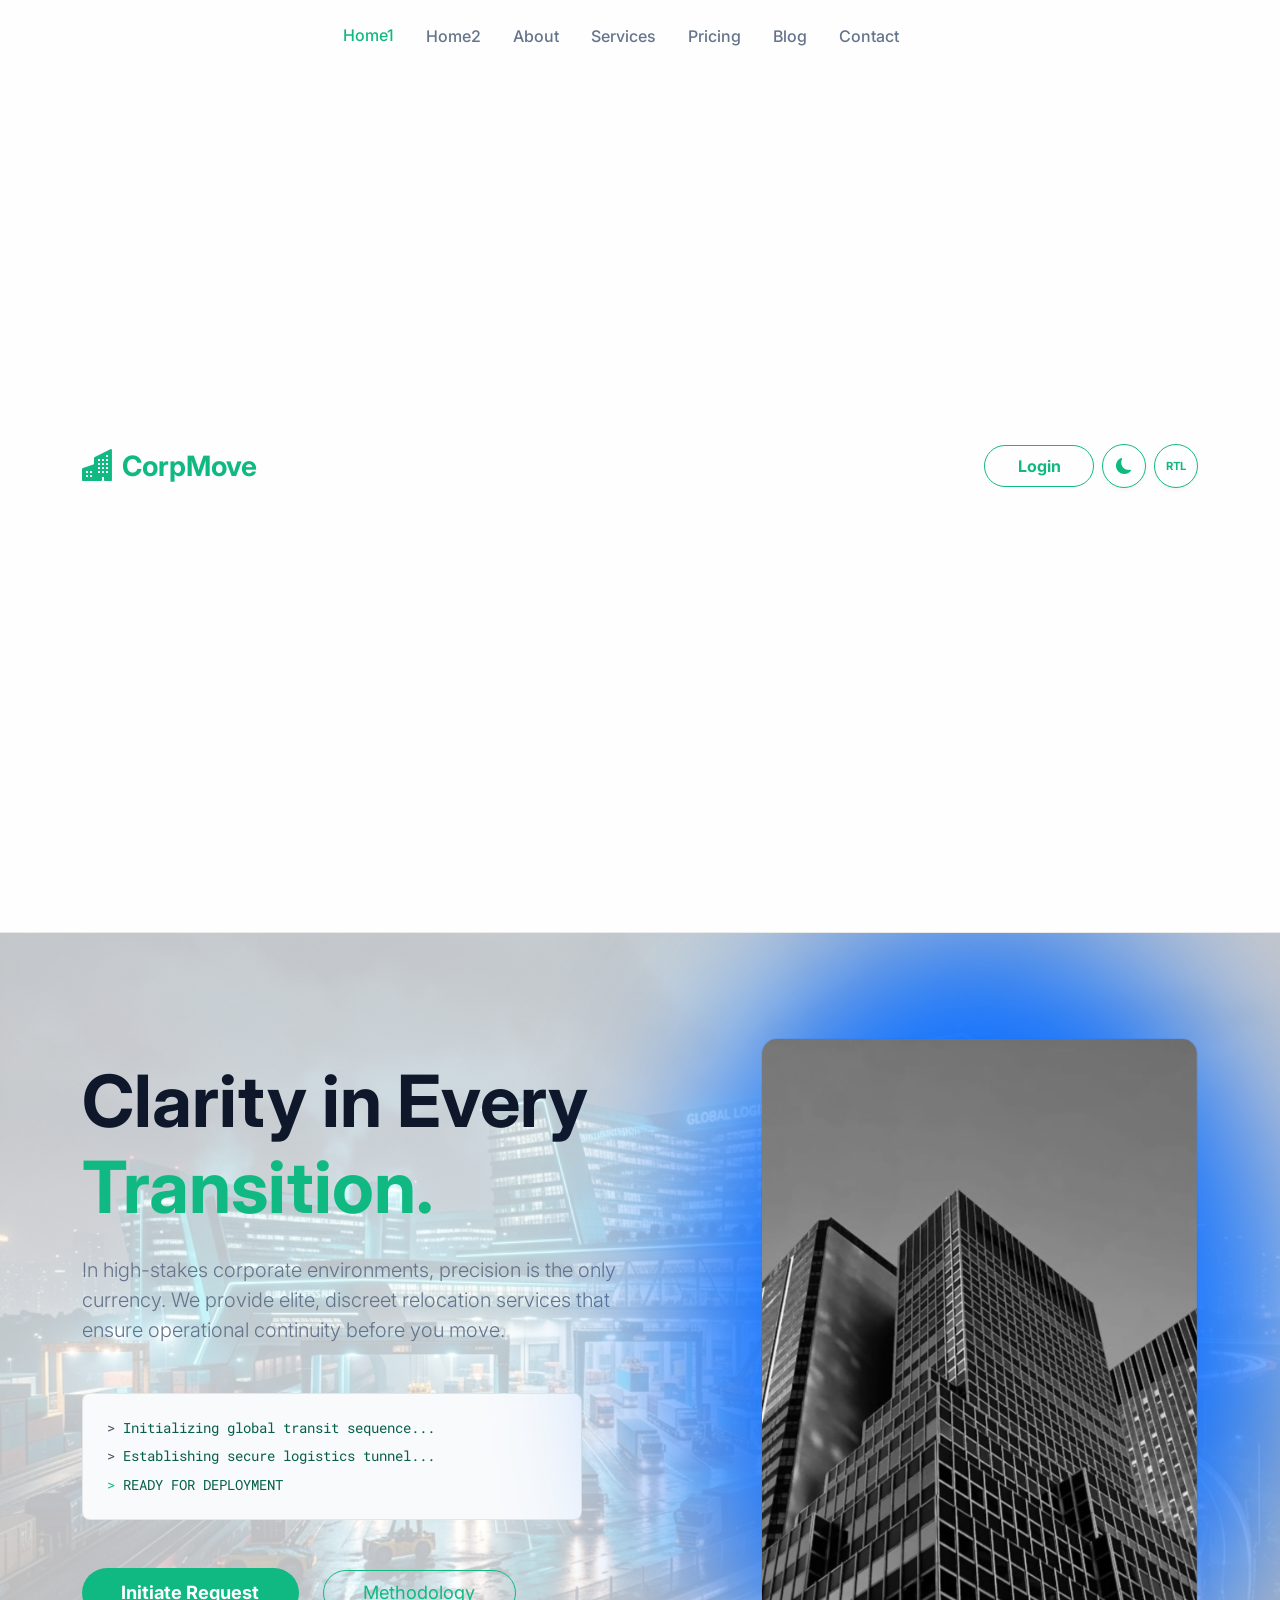
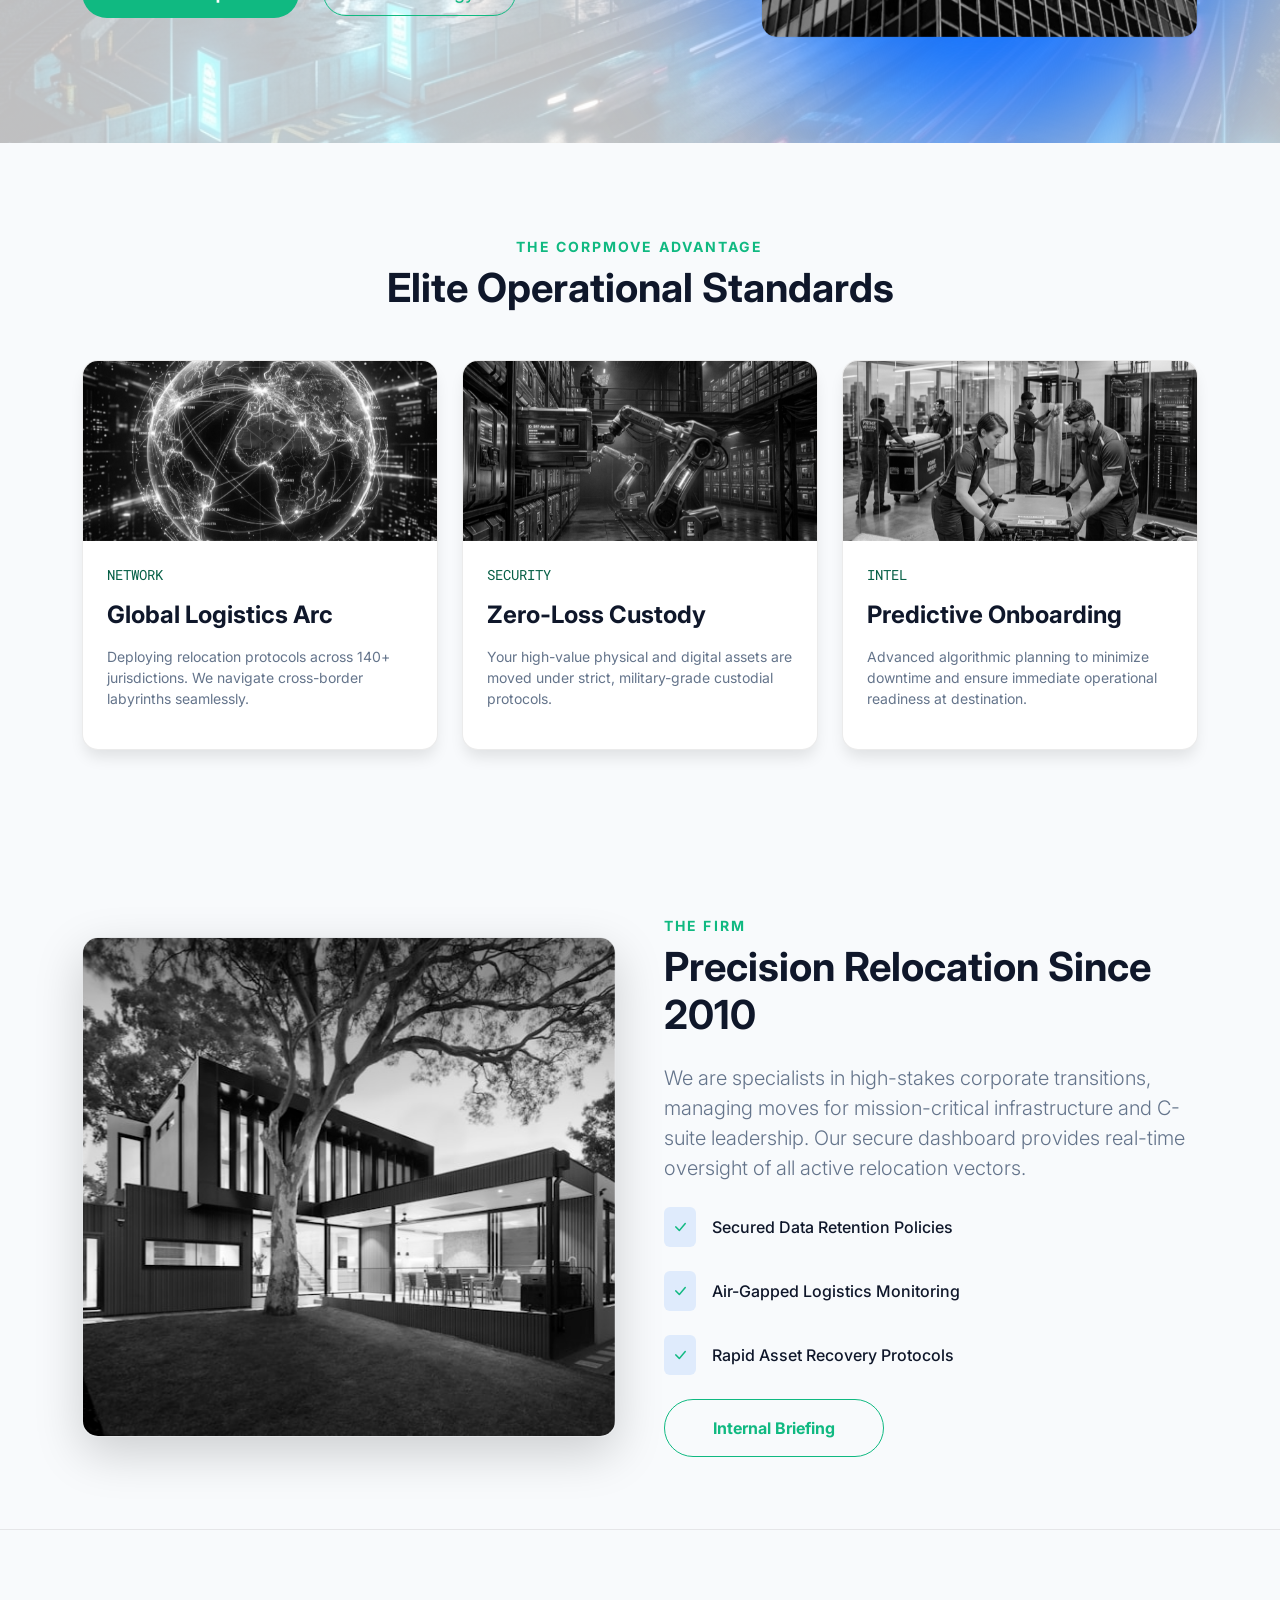
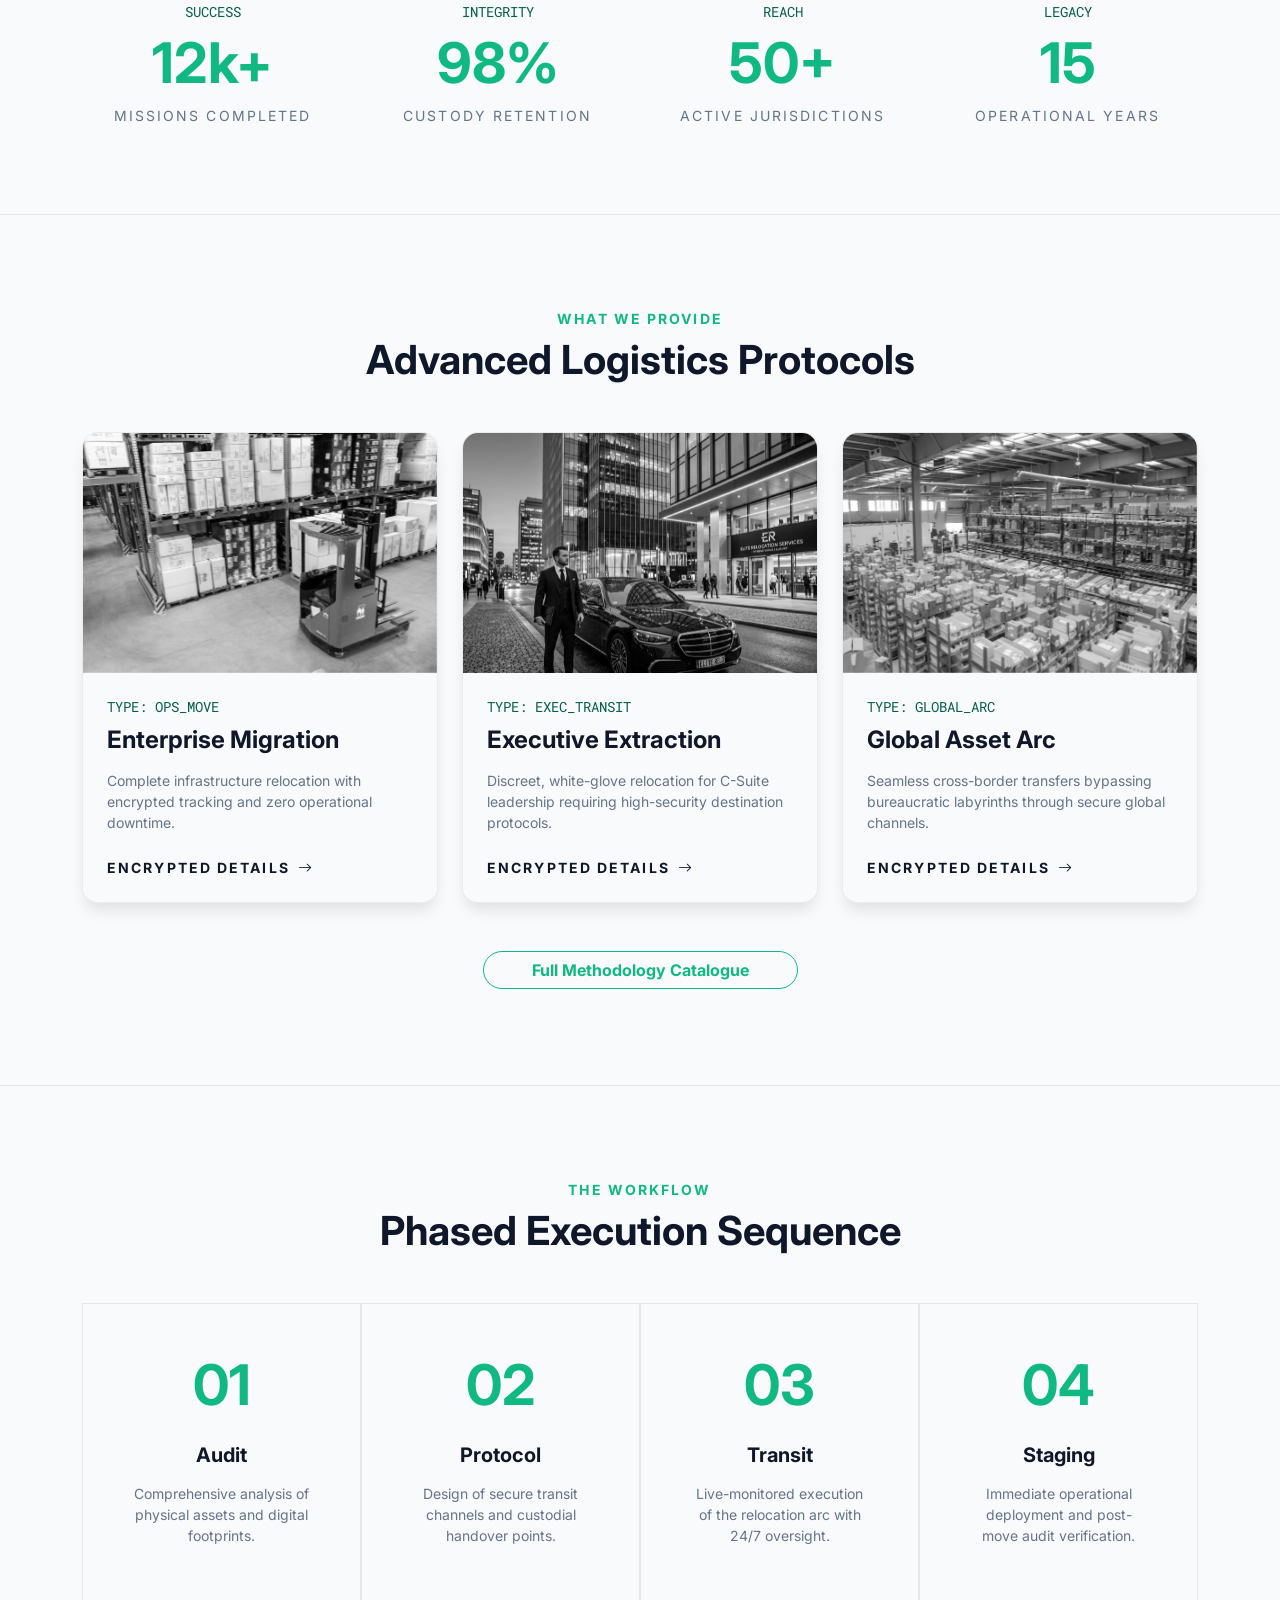
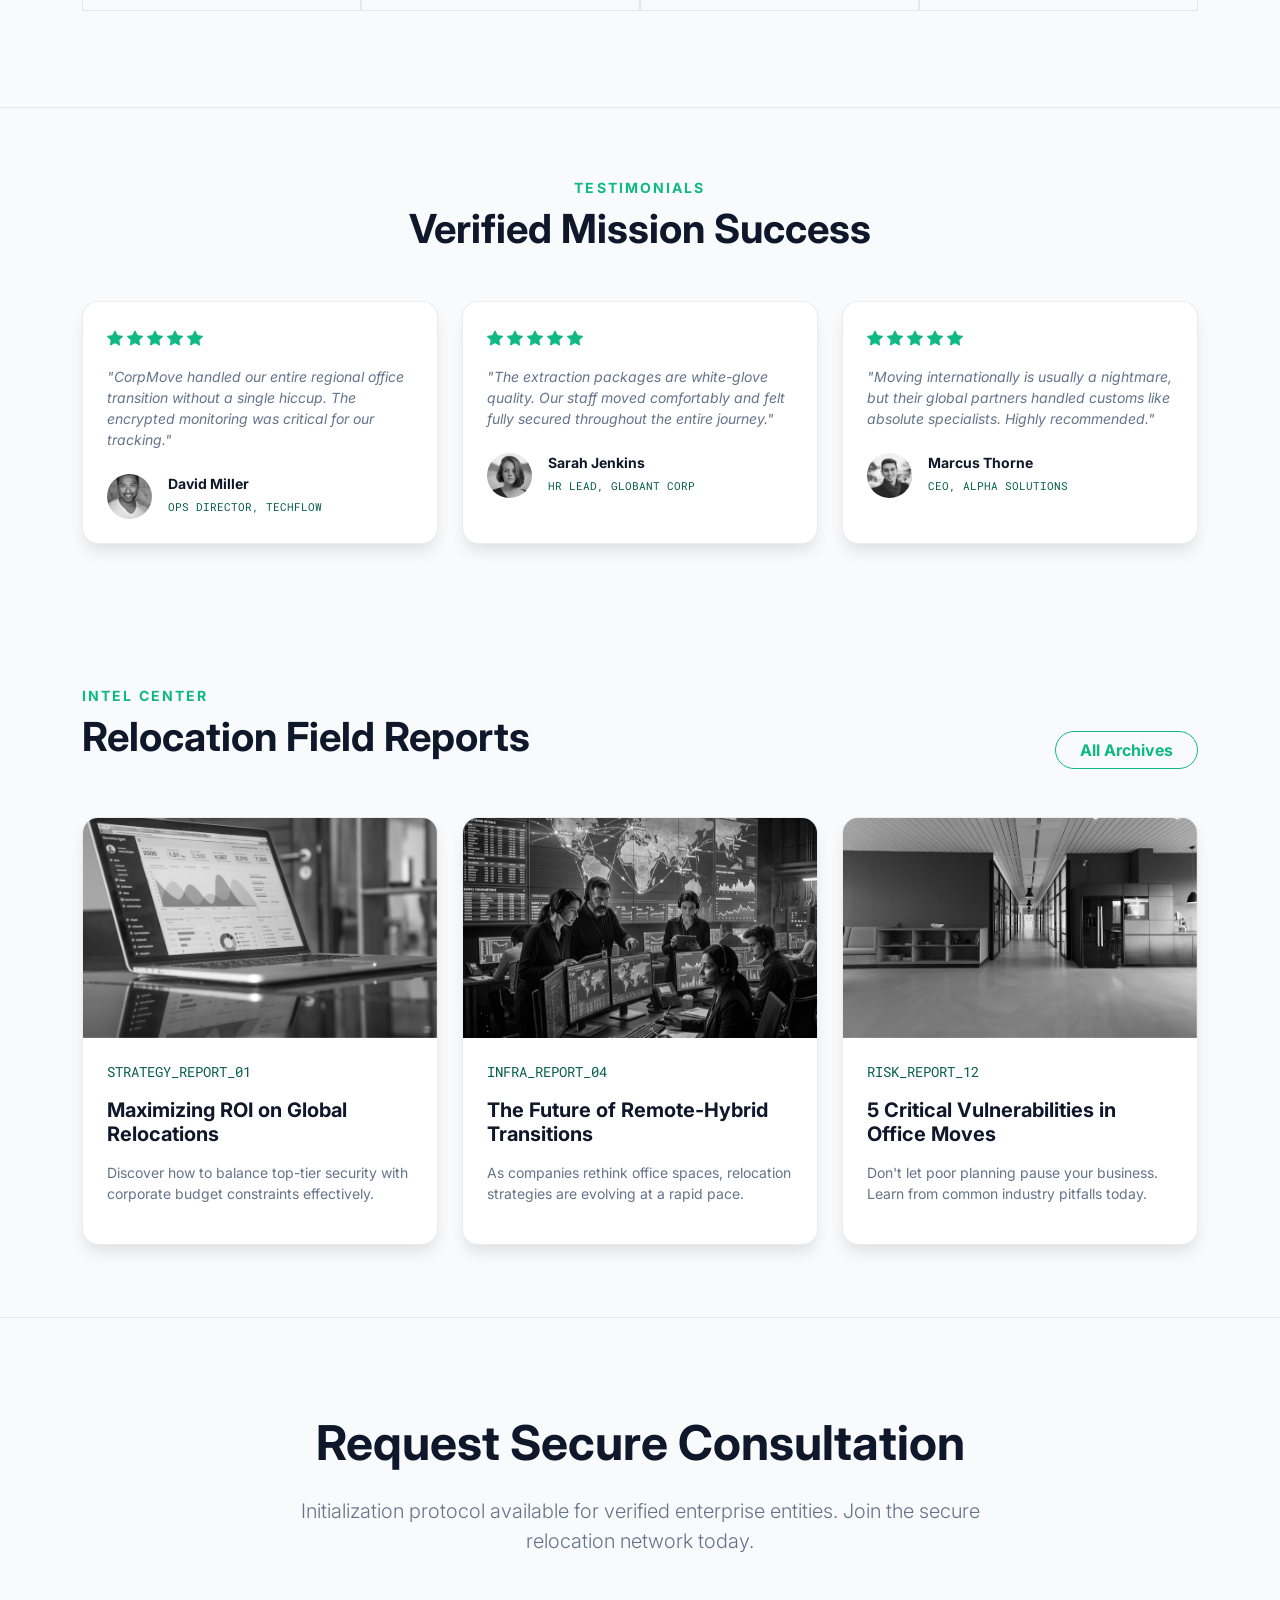
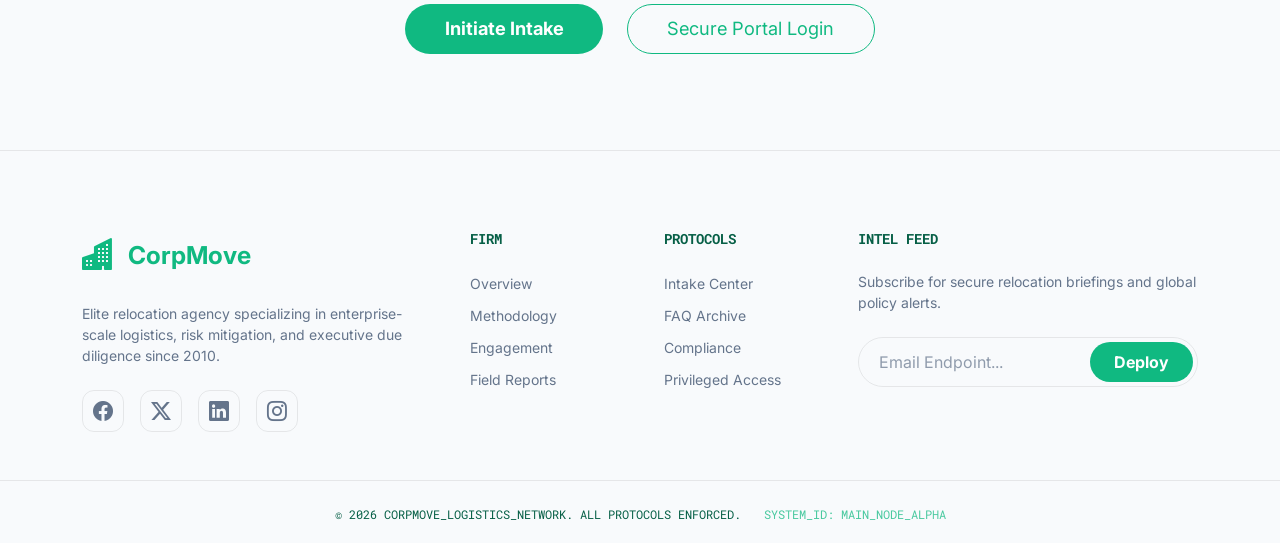
==== commit 13637c7c: "clientcorrecvtionsupd" ====
--- a/index.html
+++ b/index.html
@@ -8,6 +8,11 @@
         content="Corporate Relocation & Moving Services. Expert, seamless, and stress-free office moves.">
     <title>CorpMove | Professional Corporate Relocation</title>
     <link rel="icon" type="image/svg+xml" href="favicon.svg">
+
+    <!-- Preconnect for performance -->
+    <link rel="preconnect" href="https://fonts.googleapis.com">
+    <link rel="preconnect" href="https://fonts.gstatic.com" crossorigin>
+    <link rel="preconnect" href="https://cdn.jsdelivr.net">
 
     <!-- Bootstrap 5 CSS -->
     <link href="https://cdn.jsdelivr.net/npm/bootstrap@5.3.3/dist/css/bootstrap.min.css" rel="stylesheet">
@@ -94,7 +99,7 @@
                              <!-- Glowing background behind image -->
                              <div class="position-absolute translate-middle top-50 start-50 bg-primary opacity-10 blur-30" style="width: 140%; height: 140%; filter: blur(80px); border-radius: 50%;"></div>
                              <div class="rounded-4 overflow-hidden border border-white border-opacity-10 shadow-2xl" style="height: 600px;">
-                                <img src="assets/img/modern_office_1.jpg"
+                                <img loading="lazy" src="assets/img/modern_office_1.jpg"
                                      alt="Elite Corporate Relocation" class="w-100 h-100 object-fit-cover grayscale">
                              </div>
                         </div>
@@ -114,7 +119,7 @@
                     <div class="col-md-4 reveal">
                         <div class="cm-card h-100 position-relative overflow-hidden">
                             <div class="overflow-hidden" style="height: 180px;">
-                                <img src="assets/img/service_global.png" alt="Global Network" class="w-100 h-100 object-fit-cover grayscale transition-all hover-scale">
+                                <img loading="lazy" src="assets/img/service_global.png" alt="Global Network" class="w-100 h-100 object-fit-cover grayscale transition-all hover-scale">
                             </div>
                             <div class="p-4 pt-4">
                                 <div class="tech-data mb-3">NETWORK</div>
@@ -126,7 +131,7 @@
                     <div class="col-md-4 reveal">
                         <div class="cm-card h-100 position-relative overflow-hidden">
                             <div class="overflow-hidden" style="height: 180px;">
-                                <img src="assets/img/service_security.png" alt="Zero-Loss Custody" class="w-100 h-100 object-fit-cover grayscale transition-all hover-scale">
+                                <img loading="lazy" src="assets/img/service_security.png" alt="Zero-Loss Custody" class="w-100 h-100 object-fit-cover grayscale transition-all hover-scale">
                             </div>
                             <div class="p-4 pt-4">
                                 <div class="tech-data mb-3">SECURITY</div>
@@ -138,7 +143,7 @@
                     <div class="col-md-4 reveal">
                         <div class="cm-card h-100 position-relative overflow-hidden">
                             <div class="overflow-hidden" style="height: 180px;">
-                                <img src="assets/img/service_enterprise.png" alt="Predictive Onboarding" class="w-100 h-100 object-fit-cover grayscale transition-all hover-scale">
+                                <img loading="lazy" src="assets/img/service_enterprise.png" alt="Predictive Onboarding" class="w-100 h-100 object-fit-cover grayscale transition-all hover-scale">
                             </div>
                             <div class="p-4 pt-4">
                                 <div class="tech-data mb-3">INTEL</div>
@@ -157,7 +162,7 @@
                 <div class="row align-items-center g-5">
                     <div class="col-lg-6 reveal">
                         <div class="rounded-4 overflow-hidden border border-white border-opacity-10 shadow-lg" style="height: 500px;">
-                            <img src="assets/img/service_office_move.jpg"
+                            <img loading="lazy" src="assets/img/service_office_move.jpg"
                                 alt="Operations Briefing" class="w-100 h-100 object-fit-cover grayscale transition-all">
                         </div>
                     </div>
@@ -225,7 +230,7 @@
                     <div class="col-lg-4 col-md-6 reveal">
                         <div class="cm-card h-100 d-flex flex-column">
                             <div class="overflow-hidden" style="height: 240px;">
-                                <img src="assets/img/service_packing.jpg"
+                                <img loading="lazy" src="assets/img/service_packing.jpg"
                                     alt="Office Move" class="w-100 h-100 object-fit-cover grayscale transition-all hover-scale">
                             </div>
                             <div class="p-4 bg-black bg-opacity-40 d-flex flex-column flex-grow-1">
@@ -239,7 +244,7 @@
                     <div class="col-lg-4 col-md-6 reveal">
                         <div class="cm-card h-100 d-flex flex-column">
                             <div class="overflow-hidden" style="height: 240px;">
-                                <img src="assets/img/service_executive.png"
+                                <img loading="lazy" src="assets/img/service_executive.png"
                                     alt="Employee Relocation" class="w-100 h-100 object-fit-cover grayscale transition-all hover-scale">
                             </div>
                             <div class="p-4 bg-black bg-opacity-40 d-flex flex-column flex-grow-1">
@@ -253,7 +258,7 @@
                     <div class="col-lg-4 col-md-6 reveal">
                         <div class="cm-card h-100 d-flex flex-column">
                             <div class="overflow-hidden" style="height: 240px;">
-                                <img src="assets/img/service_storage.jpg"
+                                <img loading="lazy" src="assets/img/service_storage.jpg"
                                     alt="International Moving" class="w-100 h-100 object-fit-cover grayscale transition-all hover-scale">
                             </div>
                             <div class="p-4 bg-black bg-opacity-40 d-flex flex-column flex-grow-1">
@@ -330,7 +335,7 @@
                             </div>
                             <p class="text-muted mb-4 small fst-italic">"CorpMove handled our entire regional office transition without a single hiccup. The encrypted monitoring was critical for our tracking."</p>
                             <div class="d-flex align-items-center gap-3">
-                                <img src="assets/img/testimonial_male_1.jpg" class="rounded-circle grayscale object-fit-cover" style="width: 45px; height: 45px;" alt="David Miller">
+                                <img loading="lazy" src="assets/img/testimonial_male_1.jpg" class="rounded-circle grayscale object-fit-cover" style="width: 45px; height: 45px;" alt="David Miller">
                                 <div>
                                     <h6 class="text-white small fw-bold mb-0">David Miller</h6>
                                     <span class="tech-data" style="font-size: 0.7rem;">OPS DIRECTOR, TECHFLOW</span>
@@ -349,7 +354,7 @@
                             </div>
                             <p class="text-muted mb-4 small fst-italic">"The extraction packages are white-glove quality. Our staff moved comfortably and felt fully secured throughout the entire journey."</p>
                             <div class="d-flex align-items-center gap-3">
-                                <img src="assets/img/testimonial_female_1.jpg" class="rounded-circle grayscale object-fit-cover" style="width: 45px; height: 45px;" alt="Sarah Jenkins">
+                                <img loading="lazy" src="assets/img/testimonial_female_1.jpg" class="rounded-circle grayscale object-fit-cover" style="width: 45px; height: 45px;" alt="Sarah Jenkins">
                                 <div>
                                     <h6 class="text-white small fw-bold mb-0">Sarah Jenkins</h6>
                                     <span class="tech-data" style="font-size: 0.7rem;">HR LEAD, GLOBANT CORP</span>
@@ -368,7 +373,7 @@
                             </div>
                             <p class="text-muted mb-4 small fst-italic">"Moving internationally is usually a nightmare, but their global partners handled customs like absolute specialists. Highly recommended."</p>
                             <div class="d-flex align-items-center gap-3">
-                                <img src="assets/img/testimonial_male_2.jpg" class="rounded-circle grayscale object-fit-cover" style="width: 45px; height: 45px;" alt="Marcus Thorne">
+                                <img loading="lazy" src="assets/img/testimonial_male_2.jpg" class="rounded-circle grayscale object-fit-cover" style="width: 45px; height: 45px;" alt="Marcus Thorne">
                                 <div>
                                     <h6 class="text-white small fw-bold mb-0">Marcus Thorne</h6>
                                     <span class="tech-data" style="font-size: 0.7rem;">CEO, ALPHA SOLUTIONS</span>
@@ -394,7 +399,7 @@
                     <div class="col-md-6 col-lg-4 reveal">
                         <div class="cm-card h-100">
                             <div class="overflow-hidden" style="height: 220px;">
-                                <img src="assets/img/blog_data.jpg" class="w-100 h-100 object-fit-cover grayscale" alt="Insight">
+                                <img loading="lazy" src="assets/img/blog_data.jpg" class="w-100 h-100 object-fit-cover grayscale" alt="Insight">
                             </div>
                             <div class="p-4">
                                 <span class="tech-data mb-3 d-block small">STRATEGY_REPORT_01</span>
@@ -418,7 +423,7 @@
                     <div class="col-md-6 col-lg-4 reveal">
                         <div class="cm-card h-100">
                             <div class="overflow-hidden" style="height: 220px;">
-                                <img src="assets/img/contact_location.jpg" class="w-100 h-100 object-fit-cover grayscale" alt="Insight">
+                                <img loading="lazy" src="assets/img/contact_location.jpg" class="w-100 h-100 object-fit-cover grayscale" alt="Insight">
                             </div>
                             <div class="p-4">
                                 <span class="tech-data mb-3 d-block small">RISK_REPORT_12</span>
@@ -504,9 +509,9 @@
     </button>
 
     <!-- Bootstrap 5 JS -->
-    <script src="https://cdn.jsdelivr.net/npm/bootstrap@5.3.3/dist/js/bootstrap.bundle.min.js"></script>
+    <script src="https://cdn.jsdelivr.net/npm/bootstrap@5.3.3/dist/js/bootstrap.bundle.min.js" defer></script>
     <!-- Custom JS -->
-    <script src="assets/js/main.js"></script>
+    <script src="assets/js/main.js" defer></script>
 </body>
 
 </html>
--- a/assets/css/style.css
+++ b/assets/css/style.css
@@ -882,6 +882,8 @@
   background-color: var(--cm-panel) !important;
   color: var(--cm-text-body) !important;
   z-index: 2000 !important; /* Ensure it stays on top of navbar buttons */
+  height: 100vh !important;
+  min-height: 100vh !important;
 }
 
 @media (max-width: 1199.98px) {
@@ -889,6 +891,7 @@
     align-items: flex-start !important;
     text-align: left !important;
     padding: 0 !important;
+    width: 100%;
   }
   .offcanvas .nav-item {
     width: 100%;
@@ -896,15 +899,20 @@
   .offcanvas-header {
     padding: 1.5rem !important;
     border-bottom: 1px solid var(--cm-border);
+    background-color: transparent !important;
   }
   .offcanvas-body {
     padding: 1.5rem !important;
+    background-color: transparent !important;
   }
   .offcanvas .nav-link {
     padding: 0.8rem 0 !important;
     font-size: 1.1rem;
     font-weight: 500;
     border-bottom: 1px solid rgba(255, 255, 255, 0.05);
+    color: var(--cm-text-heading) !important;
+    width: 100%;
+    background-color: transparent !important;
   }
   [data-bs-theme="light"] .offcanvas .nav-link {
     border-bottom-color: rgba(0, 0, 0, 0.05);
@@ -912,14 +920,21 @@
   .offcanvas .nav-link:last-child {
     border-bottom: none;
   }
+  
+  [data-bs-theme="dark"] .offcanvas .btn-close {
+    filter: invert(1) grayscale(100%) brightness(200%) !important;
+    opacity: 0.8;
+  }
 }
 
 @media (max-width: 1199.98px) {
-  [data-bs-theme="light"] .offcanvas,
-  [data-bs-theme="light"] .offcanvas-header,
-  [data-bs-theme="light"] .offcanvas-body {
+  [data-bs-theme="light"] .offcanvas {
     background-color: #ffffff !important;
     color: var(--cm-text-body) !important;
+  }
+  [data-bs-theme="dark"] .offcanvas {
+    background-color: #0a0a0a !important;
+    color: #f8fafc !important;
   }
 }
 
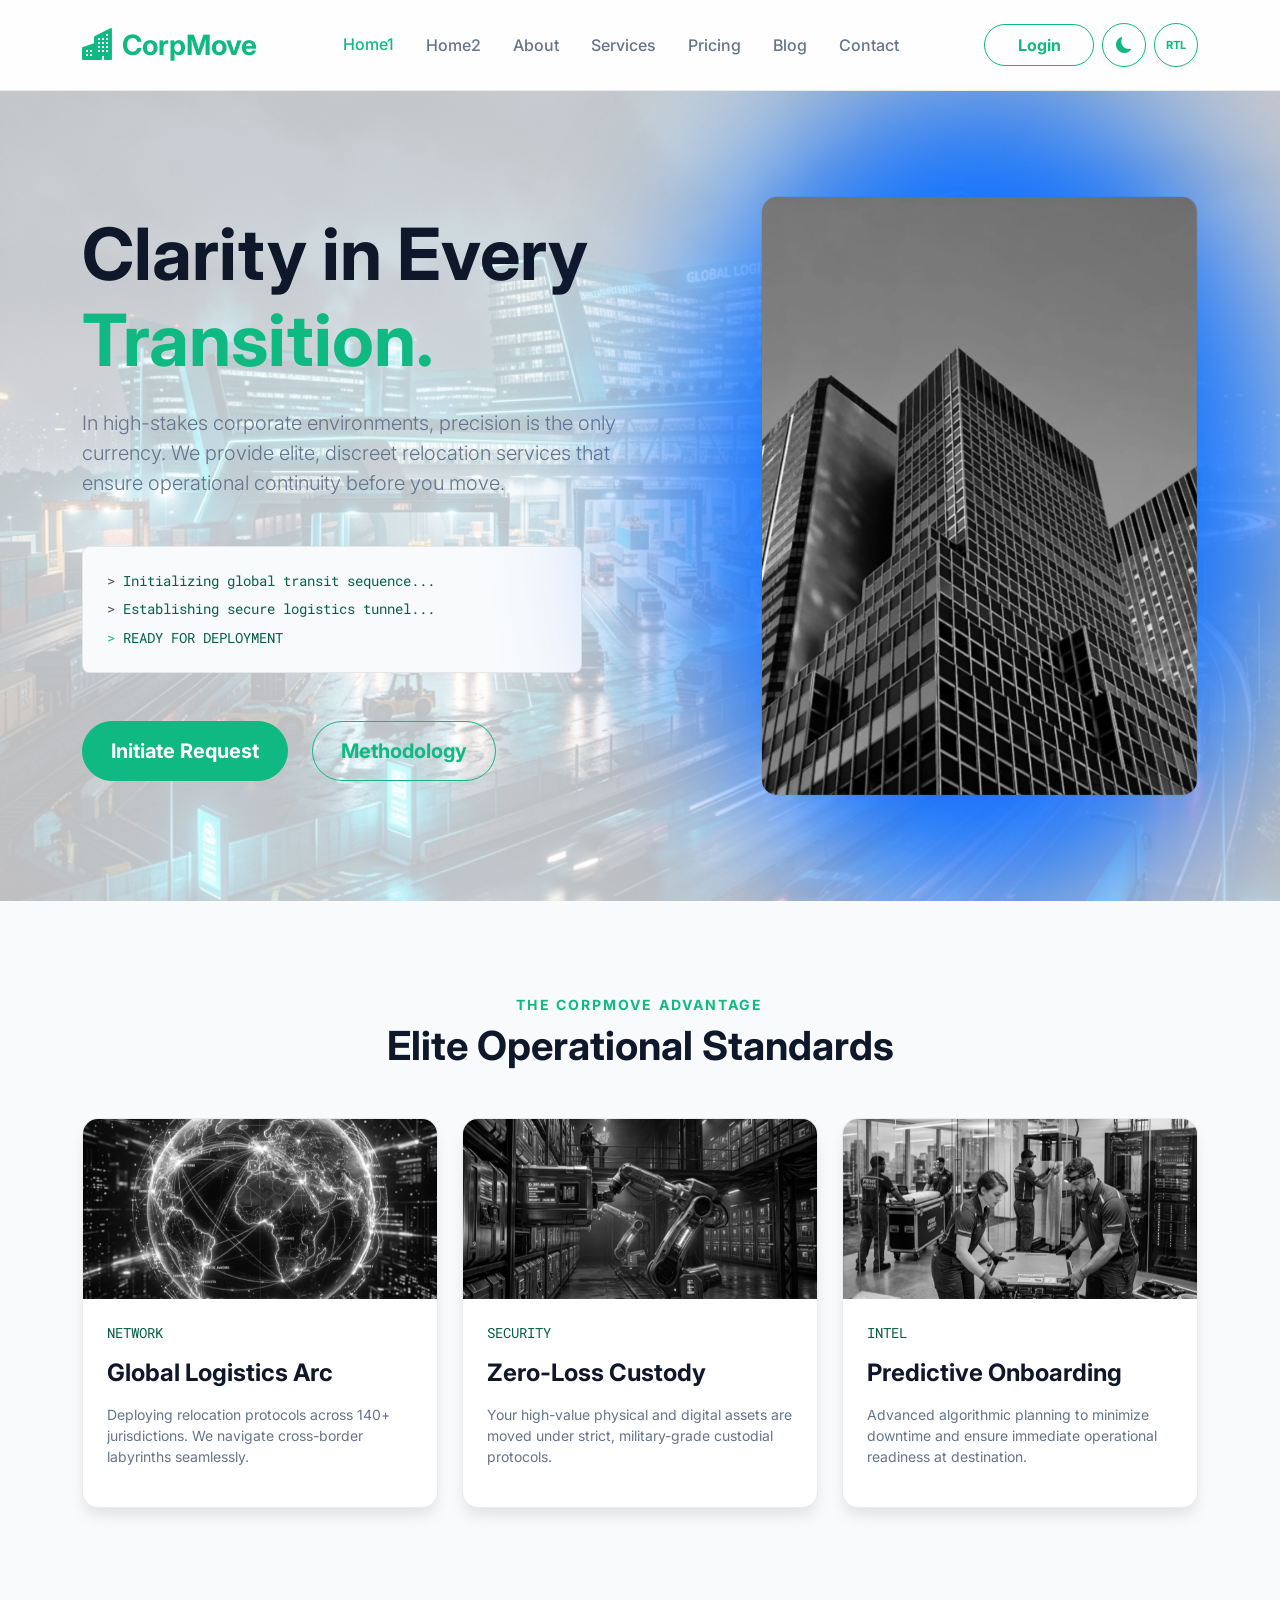
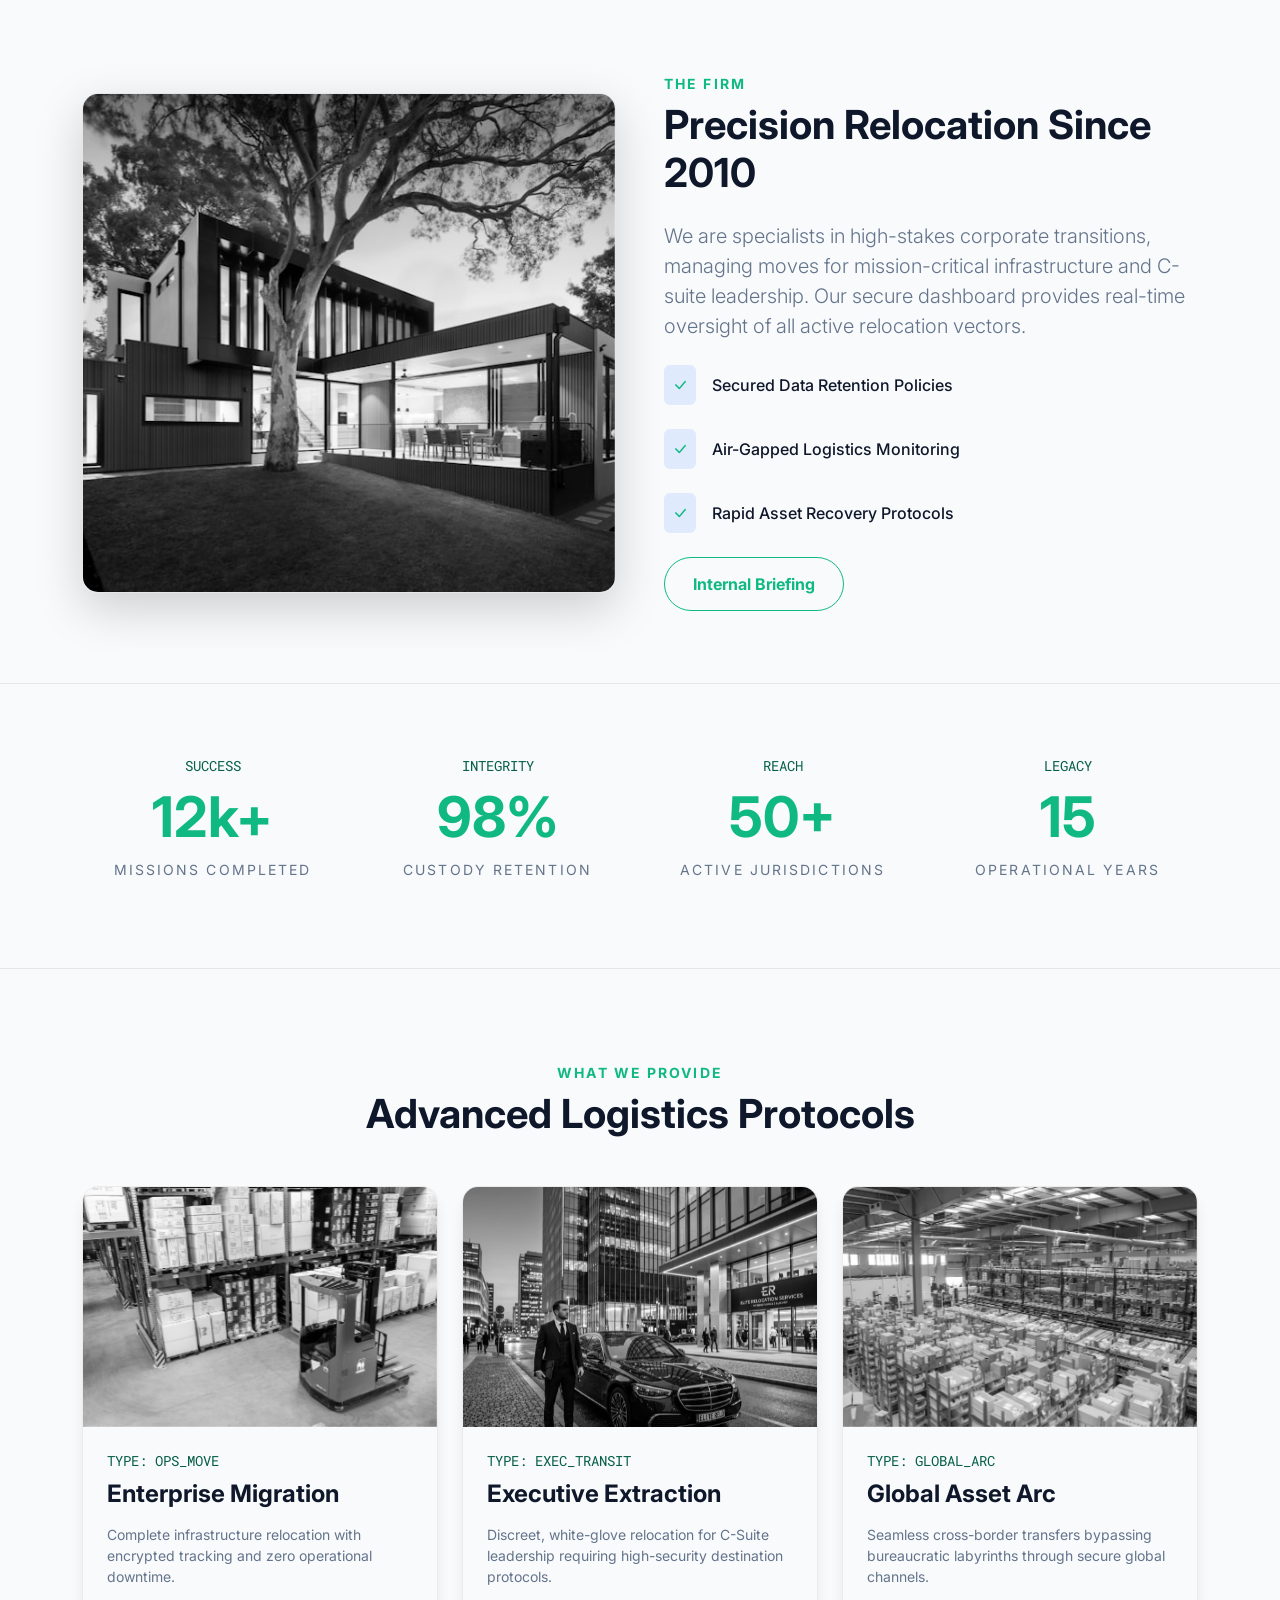
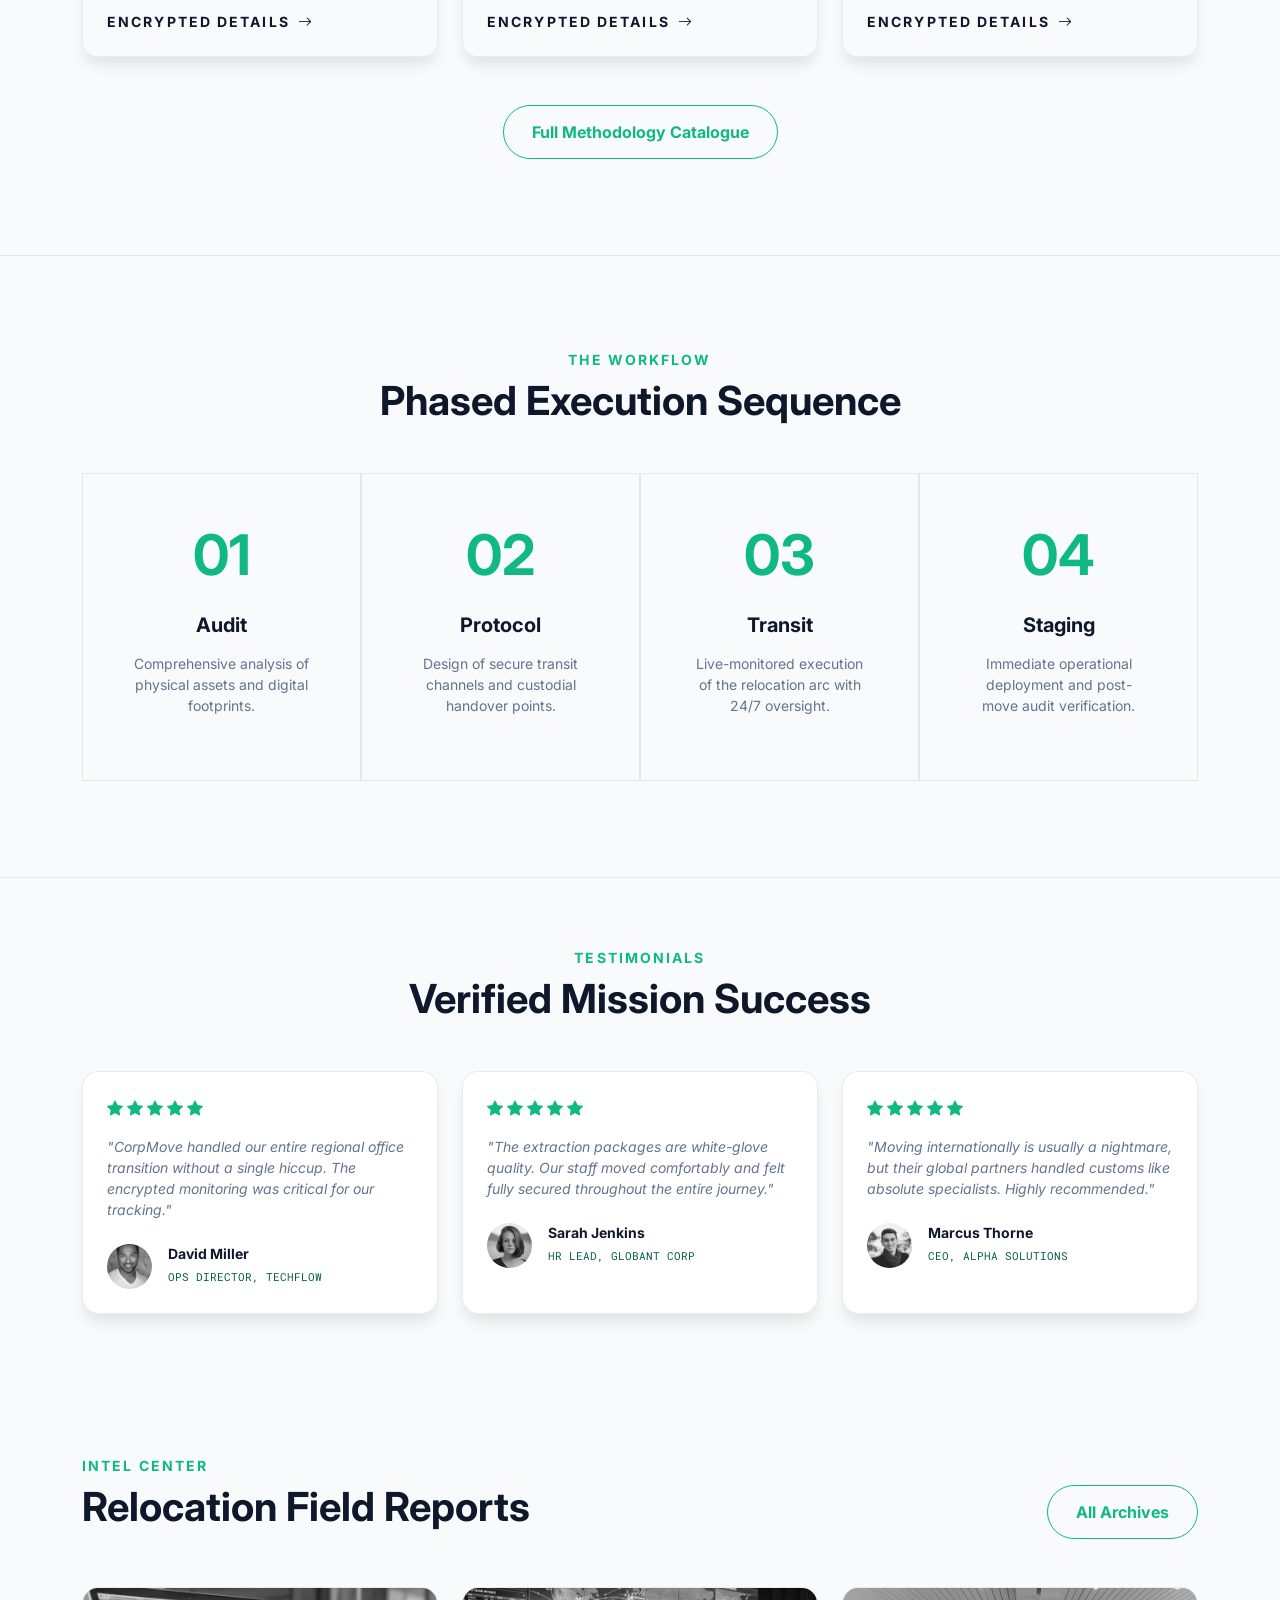
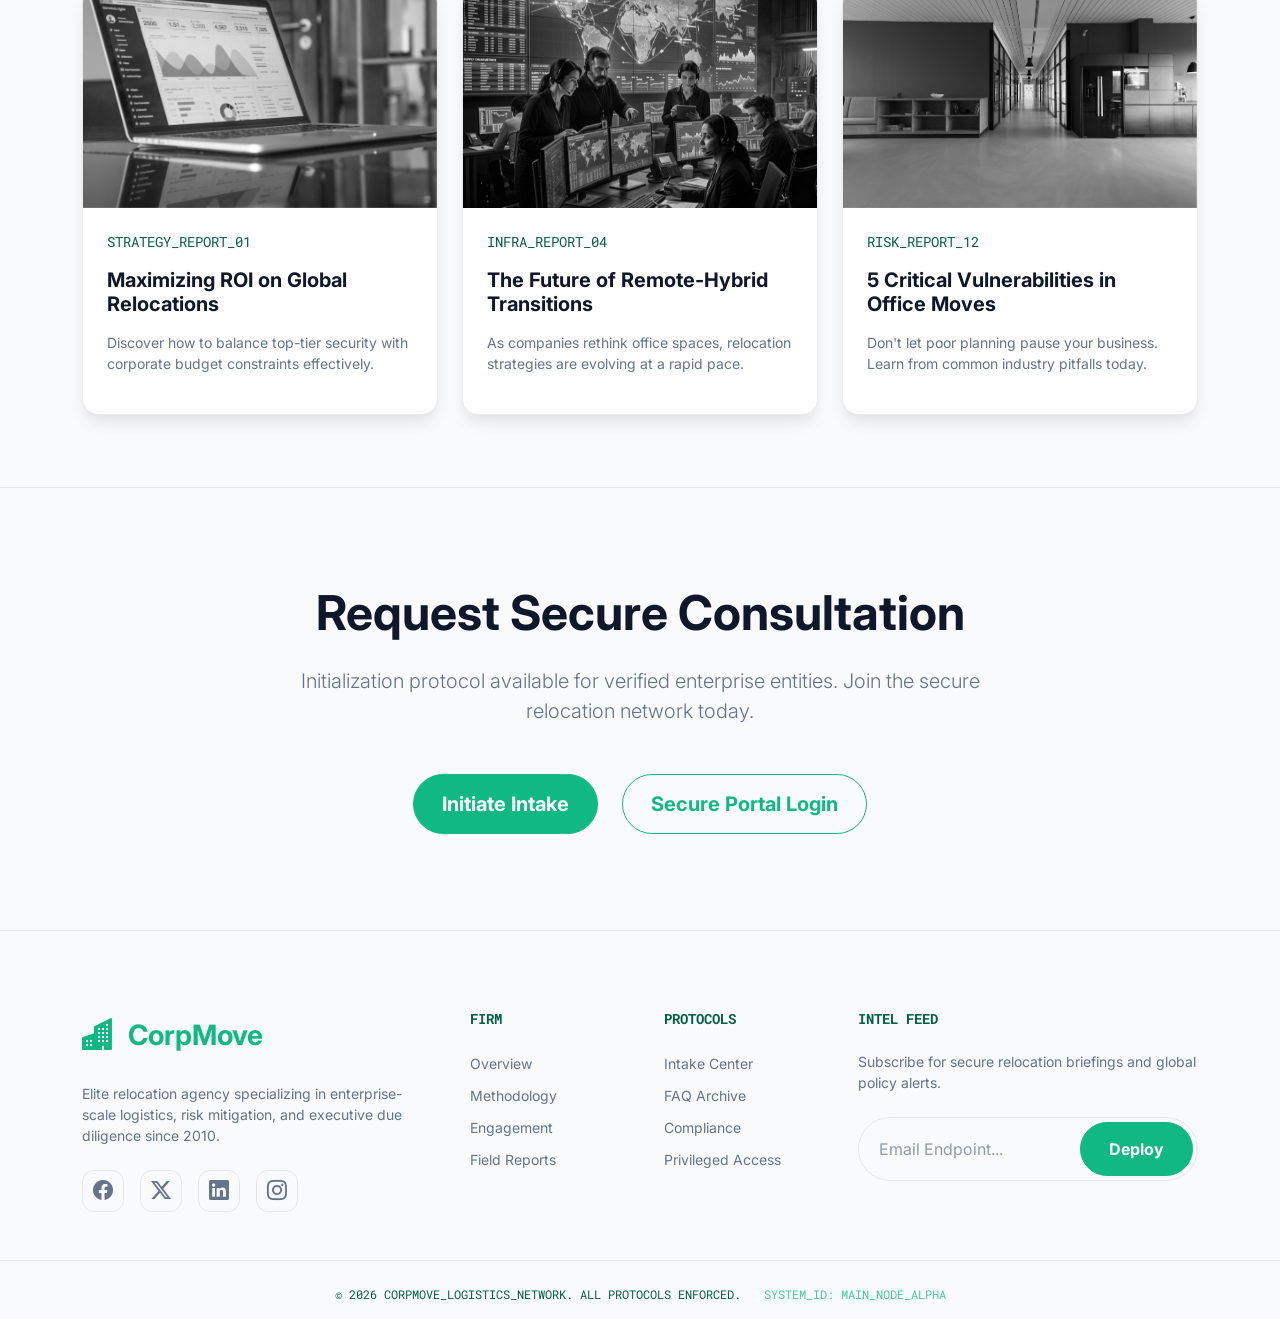
==== commit fb56a5d8: "doc3" ====
--- a/index.html
+++ b/index.html
@@ -3,7 +3,7 @@
 
 <head>
     <meta charset="UTF-8">
-    <meta name="viewport" content="width=device-width, initial-scale=1.0">
+    <meta name="viewport" content="width=device-width, initial-scale=1.0, maximum-scale=1.0, user-scalable=no">
     <meta name="description"
         content="Corporate Relocation & Moving Services. Expert, seamless, and stress-free office moves.">
     <title>CorpMove | Professional Corporate Relocation</title>
@@ -36,8 +36,10 @@
 
               <div class="d-flex align-items-center gap-2 ms-auto order-xl-last">
                   <a href="login.html" class="btn btn-secondary fw-bold rounded-pill d-none d-xl-flex align-items-center justify-content-center">Login</a>
-                  <button class="theme-toggle" id="themeToggle" aria-label="Toggle Theme"><i class="bi bi-moon-fill" id="themeIcon"></i></button>
-                  <button class="rtl-toggle-btn" id="rtlToggle" aria-label="Toggle RTL Direction"><span style="font-size: 0.7rem; font-weight: 700;">RTL</span></button>
+                  <div class="d-none d-xl-flex align-items-center gap-2">
+                      <button class="theme-toggle" aria-label="Toggle Theme"><i class="bi bi-moon-fill theme-icon"></i></button>
+                      <button class="rtl-toggle-btn" aria-label="Toggle RTL Direction"><span style="font-size: 0.7rem; font-weight: 700;">RTL</span></button>
+                  </div>
                   <button class="navbar-toggler" type="button" data-bs-toggle="offcanvas" data-bs-target="#offcanvasNavbar" aria-controls="offcanvasNavbar" aria-label="Toggle navigation">
                       <i class="bi bi-list fs-2"></i>
                   </button>
@@ -58,7 +60,14 @@
                           <li class="nav-item"><a class="nav-link" href="pricing.html">Pricing</a></li>
                           <li class="nav-item"><a class="nav-link" href="blog.html">Blog</a></li>
                           <li class="nav-item"><a class="nav-link" href="contact.html">Contact</a></li>
-                          <li class="nav-item d-xl-none mt-3"><a class="btn btn-secondary w-100 rounded-pill mb-2" href="login.html">Login</a></li>
+                          <li class="nav-item d-xl-none mt-4">
+                              <div class="d-flex align-items-center justify-content-center mb-4 gap-3 px-1">                                  <div class="d-flex gap-3">
+                                      <button class="theme-toggle" aria-label="Toggle Theme"><i class="bi bi-moon-fill theme-icon"></i></button>
+                                      <button class="rtl-toggle-btn" aria-label="Toggle RTL Direction"><span style="font-size: 0.7rem; font-weight: 700;">RTL</span></button>
+                                  </div>
+                              </div>
+                              <a class="btn btn-secondary w-100 rounded-pill mb-2" href="login.html">Login</a>
+                          </li>
                       </ul>
                   </div>
               </div>
@@ -226,7 +235,7 @@
                     <h6 class="text-primary fw-bold text-uppercase tracking-widest small">What We Provide</h6>
                     <h2 class="display-6 fw-bold">Advanced Logistics Protocols</h2>
                 </div>
-                <div class="row g-4">
+                <div class="row g-4 justify-content-center">
                     <div class="col-lg-4 col-md-6 reveal">
                         <div class="cm-card h-100 d-flex flex-column">
                             <div class="overflow-hidden" style="height: 240px;">
@@ -395,7 +404,7 @@
                     </div>
                     <a href="blog.html" class="btn btn-outline-primary rounded-pill px-4 fw-bold small uppercase">All Archives</a>
                 </div>
-                <div class="row g-4">
+                <div class="row g-4 justify-content-center">
                     <div class="col-md-6 col-lg-4 reveal">
                         <div class="cm-card h-100">
                             <div class="overflow-hidden" style="height: 220px;">
@@ -520,3 +529,6 @@
 
 
 
+
+
+
--- a/assets/css/style.css
+++ b/assets/css/style.css
@@ -37,6 +37,28 @@
   --cm-hero-overlay-solid: rgba(255, 255, 255, 0.6);
 }
 
+/* Light mode visibility fixes for hardcoded white classes */
+[data-bs-theme="light"] .text-white:not(.btn) {
+  color: var(--cm-text-heading) !important;
+}
+[data-bs-theme="light"] p.text-white:not(.btn),
+[data-bs-theme="light"] span.text-white:not(.btn),
+[data-bs-theme="light"] small.text-white:not(.btn),
+[data-bs-theme="light"] a.text-white:not(:hover):not(.btn) {
+  color: var(--cm-text-body) !important;
+}
+[data-bs-theme="light"] .text-white-50 {
+  color: var(--cm-text-muted) !important;
+}
+[data-bs-theme="light"] .border-white {
+  border-color: var(--cm-border) !important;
+}
+[data-bs-theme="light"] .border-opacity-10,
+[data-bs-theme="light"] .border-opacity-5 {
+  border-color: var(--cm-border) !important;
+  opacity: 1 !important;
+}
+
 /* Base Style Overrides */
 body {
   font-family: 'Inter', system-ui, -apple-system, sans-serif;
@@ -172,10 +194,13 @@
 
 .navbar-toggler:hover {
   background: var(--cm-primary) !important;
-  color: white !important;
   border-color: var(--cm-primary) !important;
   transform: translateY(-2px);
   box-shadow: 0 6px 15px rgba(16, 185, 129, 0.3);
+}
+
+.navbar-toggler:hover .bi-list {
+  color: white !important;
 }
 
 .navbar-toggler .bi-list {
@@ -194,19 +219,21 @@
 /* Fix #21: 1024px navbar fix */
 @media (max-width: 1199.98px) and (min-width: 992px) {
   .navbar .nav-link {
+    font-size: 0.8rem !important;
+    padding: 0.5rem 0.6rem !important;
+  }
+  .main-nav .btn {
     font-size: 0.75rem !important;
-    padding: 0.5rem 0.4rem !important;
-  }
-  .navbar .btn {
-    font-size: 0.75rem !important;
-    padding: 0.4rem 0.6rem !important;
-  }
-  .theme-toggle, .rtl-toggle-btn {
-    width: 32px !important;
-    height: 32px !important;
+    height: 40px !important;
+    min-width: 80px !important;
+    padding: 0 15px !important;
+  }
+  .theme-toggle, .rtl-toggle-btn, .navbar-toggler {
+    width: 40px !important;
+    height: 40px !important;
   }
   .navbar-brand {
-    font-size: 1.25rem !important;
+    font-size: 1.4rem !important;
   }
 }
 
@@ -222,16 +249,26 @@
     padding-top: 100px !important;
     padding-bottom: 60px !important;
   }
+  .cm-card .btn {
+    letter-spacing: 0.02em !important;
+    font-size: 0.8rem !important;
+    padding-left: 10px !important;
+    padding-right: 10px !important;
+    white-space: normal !important;
+    height: auto !important;
+    min-height: 44px;
+  }
   [style*="height: 600px"], [style*="height: 500px"] {
     height: 380px !important;
   }
 }
 
-/* 1024-specific fix (Navbar layout) */
-@media (max-width: 1024px) {
+/* Hamburger positioning fix (Navbar layout full width) */
+@media (max-width: 1199.98px) {
   .navbar .container {
-    padding-left: 15px !important;
-    padding-right: 15px !important;
+    max-width: 100% !important;
+    padding-left: 20px !important;
+    padding-right: 20px !important;
   }
   .navbar-nav .nav-link {
     font-size: 0.9rem !important;
@@ -266,7 +303,18 @@
   
   .tech-data {
     max-width: 100% !important;
-    text-align: center !important;
+    text-align: left !important;
+  }
+  
+  /* Contact page mobile fixes */
+  .col-lg-7 h3 {
+    font-size: 1.5rem !important;
+    white-space: nowrap !important;
+  }
+  
+  .cm-card label.tech-data {
+    text-align: left !important;
+    width: 100%;
   }
 }
 
@@ -293,11 +341,14 @@
    ========================================================= */
 .btn-primary {
   background: var(--cm-primary) !important;
-  border: none !important;
+  border: 1px solid var(--cm-primary) !important;
   color: #fff !important;
   font-weight: 700;
   border-radius: 8px;
-  padding: 12px 24px;
+  padding: 14px 28px !important;
+  display: inline-flex;
+  align-items: center;
+  justify-content: center;
   transition: all 0.3s cubic-bezier(0.4, 0, 0.2, 1) !important;
 }
 
@@ -313,7 +364,13 @@
 
 .btn-outline-primary {
   color: var(--cm-primary) !important;
-  border-color: var(--cm-primary) !important;
+  border: 1px solid var(--cm-primary) !important;
+  background: transparent !important;
+  font-weight: 700;
+  padding: 14px 28px !important;
+  display: inline-flex;
+  align-items: center;
+  justify-content: center;
   transition: all 0.3s cubic-bezier(0.4, 0, 0.2, 1) !important;
 }
 
@@ -328,6 +385,11 @@
   background: transparent !important;
   color: var(--cm-primary) !important;
   border: 1px solid var(--cm-primary) !important;
+  padding: 14px 28px !important;
+  font-weight: 700;
+  display: inline-flex;
+  align-items: center;
+  justify-content: center;
   transition: all 0.3s cubic-bezier(0.4, 0, 0.2, 1) !important;
 }
 
@@ -478,17 +540,21 @@
 
 @media (max-width: 575.98px) {
   .footer-wrap .tech-data {
-    font-size: 0.65rem !important;
-    white-space: nowrap;
+    font-size: 0.75rem !important;
+    white-space: normal !important;
+    line-height: 1.6;
   }
 }
 
 @media (max-width: 767.98px) {
-  .footer-wrap .text-center-mobile {
-    text-align: center !important;
+  .footer-wrap {
+    text-align: left !important;
   }
   .footer-wrap .d-flex {
-    justify-content: center !important;
+    justify-content: flex-start !important;
+  }
+  .footer-wrap .tech-data {
+    text-align: left !important;
   }
 }
 
@@ -596,6 +662,14 @@
   font-size: 0.85rem;
 }
 
+/* Fix Hero Button Height Consistency */
+.hero-wrapper .btn-lg {
+    height: 60px !important; /* Force exact same height */
+    padding-top: 0 !important;
+    padding-bottom: 0 !important;
+    line-height: 1 !important;
+}
+
 /* =========================================================
    TAB / NAV-TABS ALIGNMENT - FIX #2, #6, #8, #13
    ========================================================= */
@@ -878,12 +952,32 @@
 [data-bs-theme="light"] .text-muted { color: var(--cm-text-muted) !important; }
 
 /* Component Specific Overrides */
-.offcanvas {
-  background-color: var(--cm-panel) !important;
-  color: var(--cm-text-body) !important;
-  z-index: 2000 !important; /* Ensure it stays on top of navbar buttons */
-  height: 100vh !important;
-  min-height: 100vh !important;
+@media (max-width: 1199.98px) {
+  .offcanvas.offcanvas-end {
+    --bs-offcanvas-translate-x: -100% !important;
+    background-color: var(--cm-panel) !important;
+    color: var(--cm-text-body) !important;
+    z-index: 2000 !important; /* Ensure it stays on top of navbar buttons */
+    /* Aggressively force to the left edge */
+    position: fixed !important;
+    inset: 0 auto 0 0 !important;
+    right: auto !important;
+    left: 0 !important;
+    margin: 0 !important;
+    height: 100vh !important;
+    min-height: 100vh !important;
+    width: 350px !important;
+    max-width: 100vw !important;
+  }
+}
+
+@media (max-width: 1199.98px) {
+  [dir="rtl"] .offcanvas.offcanvas-end {
+    --bs-offcanvas-translate-x: -100% !important;
+    inset: 0 auto 0 0 !important;
+    left: 0 !important;
+    right: auto !important;
+  }
 }
 
 @media (max-width: 1199.98px) {
@@ -913,6 +1007,13 @@
     color: var(--cm-text-heading) !important;
     width: 100%;
     background-color: transparent !important;
+    transition: all 0.3s ease;
+  }
+  .offcanvas .nav-link.active {
+    color: var(--cm-primary) !important;
+    font-weight: 700 !important;
+    padding-left: 10px !important;
+    border-left: 3px solid var(--cm-primary);
   }
   [data-bs-theme="light"] .offcanvas .nav-link {
     border-bottom-color: rgba(0, 0, 0, 0.05);
@@ -975,6 +1076,8 @@
 html, body {
   margin: 0;
   padding: 0;
+  touch-action: pan-x pan-y; /* Disables pinch zoom and double-tap zoom */
+  -webkit-text-size-adjust: 100%; /* Prevents font-size change on orientation change */
 }
 
 body {
@@ -987,6 +1090,39 @@
   flex: 1;
 }
 
+/* Password Visibility Toggle */
+.password-field {
+  position: relative;
+}
+
+.password-field .form-control {
+  padding-right: 45px !important;
+}
+
+.password-toggle {
+  position: absolute;
+  right: 15px;
+  top: 50%;
+  transform: translateY(-50%);
+  background: none;
+  border: none;
+  color: var(--cm-text-muted);
+  cursor: pointer;
+  padding: 5px;
+  display: flex;
+  align-items: center;
+  justify-content: center;
+  transition: all 0.3s ease;
+  z-index: 10;
+}
+
+.password-toggle:hover {
+  color: var(--cm-primary) !important;
+}
+
+[data-bs-theme="light"] .password-toggle {
+  color: var(--cm-text-muted);
+}
 footer.footer-wrap {
   margin-top: auto;
 }
